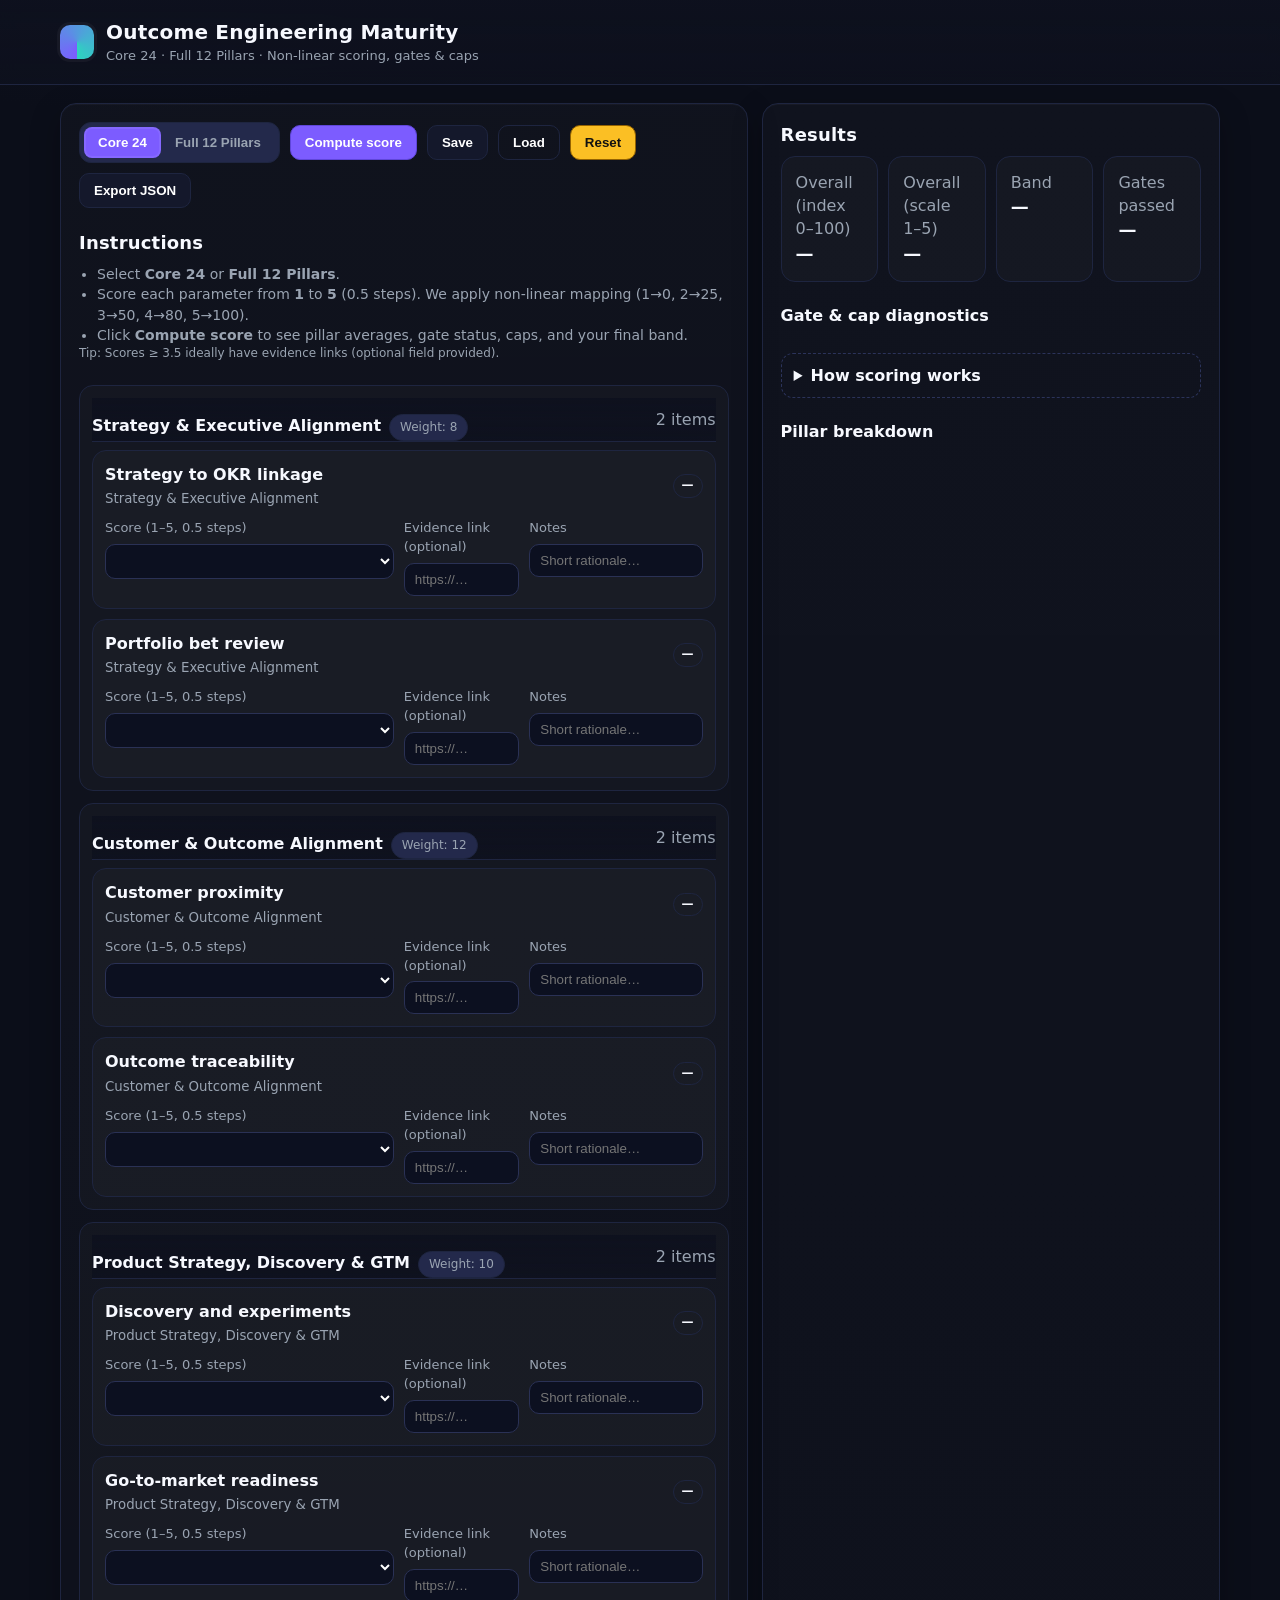
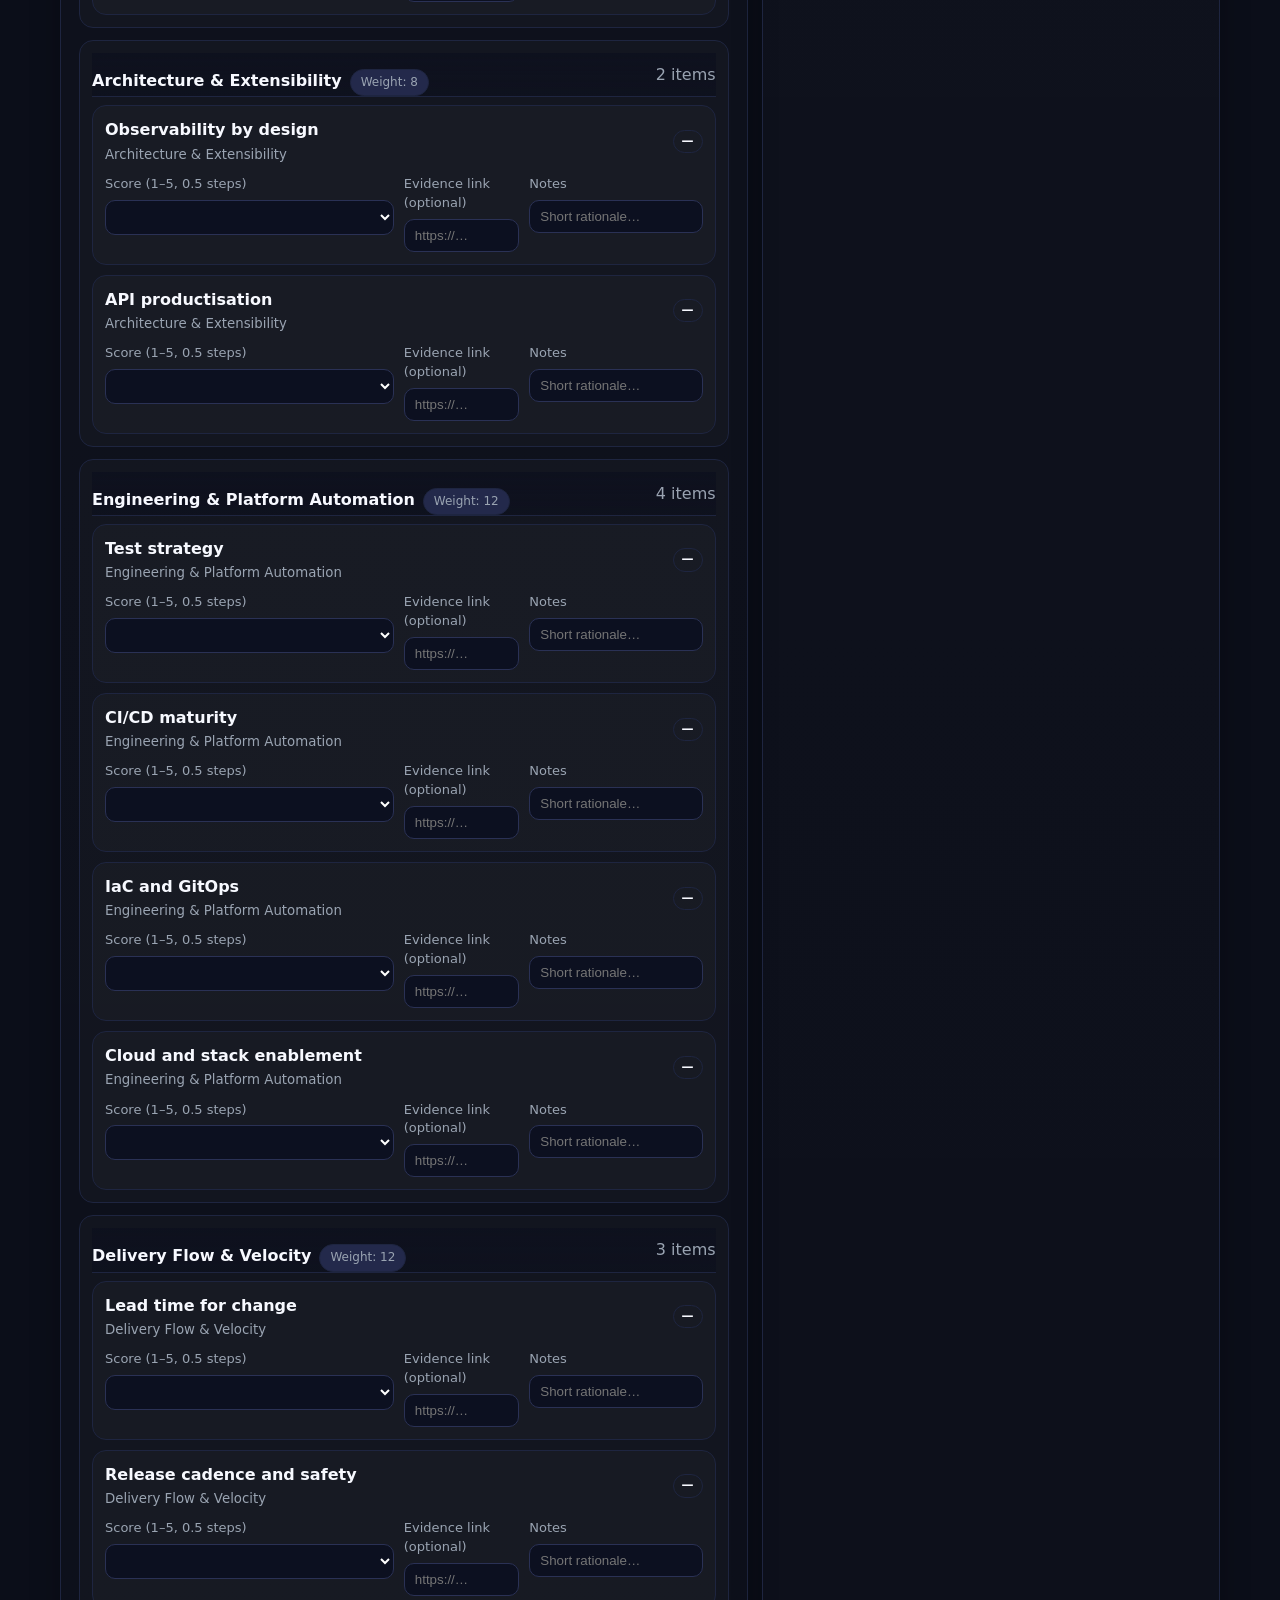
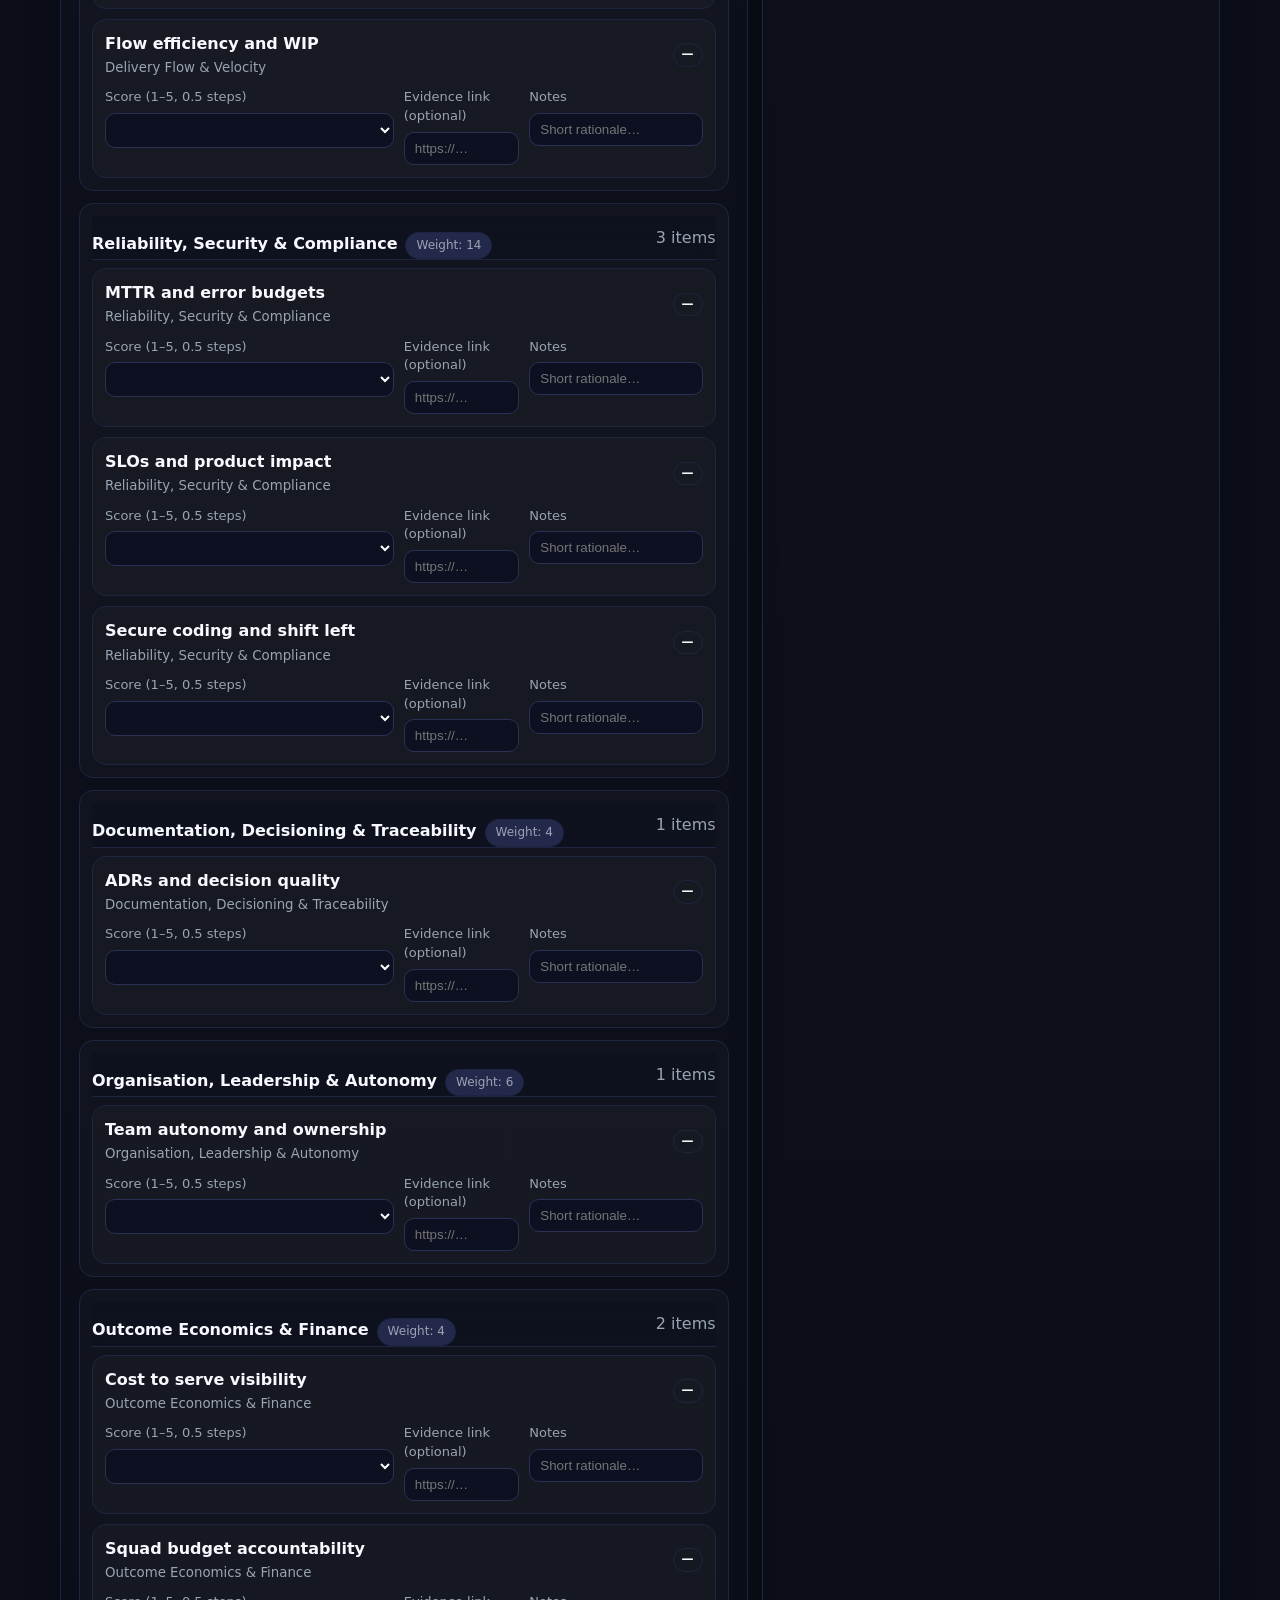
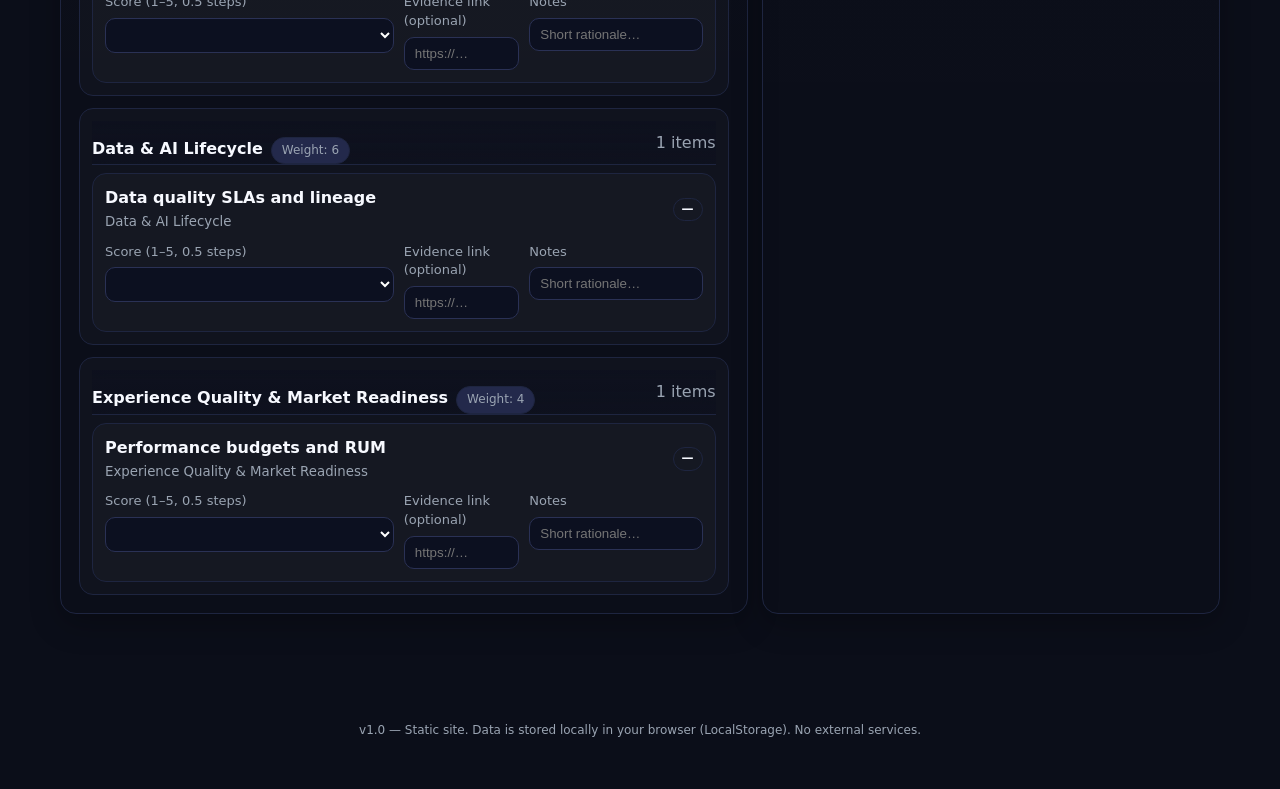
==== Index.html @ f4f96140 "Create Index.html" ====
<!DOCTYPE html>
<html lang="en">
<head>
<meta charset="utf-8" />
<meta name="viewport" content="width=device-width, initial-scale=1" />
<title>Outcome Engineering Maturity – Core 24 & 12 Pillars</title>
<style>
  :root{
    --bg:#0f1220;--panel:#14182b;--muted:#9aa4b2;--text:#f7f9ff;
    --brand:#7c5cff;--brand-2:#2dd4bf;--red:#ff6b6b;--amber:#fbbf24;--green:#22c55e;
    --line:#1e2540;--chip:#23294b;
  }
  *{box-sizing:border-box}
  body{
    margin:0; font:16px/1.45 system-ui, -apple-system, Segoe UI, Roboto, Inter, Arial, sans-serif;
    color:var(--text); background:radial-gradient(60rem 60rem at 10% -10%, #1a1f36, #0b0e19 70%), var(--bg);
  }
  header{
    position:sticky; top:0; z-index:5;
    background:linear-gradient(180deg, rgba(14,17,30,.9),rgba(14,17,30,.6)), rgba(14,17,30,.6);
    backdrop-filter: blur(8px);
    border-bottom:1px solid var(--line);
  }
  .wrap{max-width:1200px; margin:0 auto; padding:18px 20px;}
  .brand{display:flex; align-items:center; gap:12px;}
  .logo{width:34px; height:34px; border-radius:10px; background:conic-gradient(from 180deg, var(--brand), var(--brand-2)); box-shadow:0 0 0 3px #ffffff0a}
  h1{margin:0; font-size:20px; letter-spacing:.2px}
  .sub{color:var(--muted); font-size:13px}
  main{max-width:1200px; margin:18px auto; padding:0 20px 60px}
  .card{
    background:linear-gradient(180deg, rgba(255,255,255,0.02), rgba(255,255,255,0));
    border:1px solid var(--line); border-radius:16px; padding:18px;
    box-shadow: 0 10px 30px rgba(0,0,0,.25), inset 0 1px 0 rgba(255,255,255,.03);
  }
  .toolbar{display:flex; flex-wrap:wrap; gap:10px; align-items:center}
  .seg{
    display:inline-flex; padding:4px; background:var(--chip); border-radius:12px; border:1px solid var(--line);
  }
  .seg button{
    border:0; background:transparent; color:var(--muted); padding:8px 14px; border-radius:8px; cursor:pointer; font-weight:600
  }
  .seg button.active{background:var(--brand); color:#fff; box-shadow:0 0 0 2px #ffffff12 inset}
  .btn{border:1px solid var(--line); background:var(--panel); color:#fff; padding:9px 14px; border-radius:10px; cursor:pointer; font-weight:600}
  .btn.primary{background:var(--brand); border-color:#5f46d9}
  .btn.ghost{background:transparent}
  .btn.good{background:var(--green); border-color:#128d44}
  .btn.warn{background:var(--amber); border-color:#946200; color:#111}
  .btn.danger{background:var(--red); border-color:#8d2020}
  .grid{display:grid; gap:14px}
  @media (min-width:1024px){ .grid-cols-2{grid-template-columns:1fr 1fr} .grid-cols-3{grid-template-columns:1.2fr .8fr} }
  .pill{display:inline-flex; gap:8px; align-items:center; padding:4px 10px; background:var(--chip); border:1px solid var(--line); border-radius:999px; color:var(--muted); font-size:12px}
  .muted{color:var(--muted)}
  .section{margin-top:22px}
  .h2{font-size:18px; margin:0 0 8px; letter-spacing:.2px}
  .h3{font-size:16px; margin:16px 0 4px}
  .item{border:1px solid var(--line); border-radius:14px; padding:12px; background:rgba(255,255,255,.02)}
  .item header{all:unset; display:flex; justify-content:space-between; align-items:center}
  .item small{color:var(--muted)}
  .flex{display:flex; gap:10px; align-items:center}
  select, input[type="number"], input[type="text"], textarea{
    width:100%; background:#0c1020; color:#fff; border:1px solid #2a3155; border-radius:10px; padding:8px 10px;
  }
  label{display:block; font-size:13px; color:var(--muted); margin-bottom:6px}
  .row{display:grid; gap:10px}
  @media (min-width:780px){ .row{grid-template-columns:2fr .8fr 1.2fr}}
  .progress{
    width:100%; height:10px; border-radius:999px; background:#0e1230; border:1px solid var(--line); overflow:hidden;
  }
  .bar{height:100%; background:linear-gradient(90deg, var(--brand), var(--brand-2)); width:0%}
  .kpis{display:grid; grid-template-columns: repeat(2, minmax(0,1fr)); gap:10px}
  @media (min-width:780px){ .kpis{grid-template-columns: repeat(4, minmax(0,1fr));}}
  .kpi{border:1px solid var(--line); border-radius:14px; padding:14px; background:rgba(255,255,255,.02)}
  .kpi strong{font-size:18px}
  .tag{display:inline-block; padding:2px 8px; border-radius:999px; background:#233; color:#aee; font-size:12px; border:1px solid #2b395a}
  .list{margin:0; padding-left:18px; color:var(--muted); font-size:14px}
  .pillars{display:grid; gap:12px}
  .pillars .pillar-card{border:1px solid var(--line); border-radius:14px; padding:12px; background:rgba(255,255,255,.02)}
  .score-badge{padding:2px 8px; border-radius:999px; font-weight:700; font-size:12px; border:1px solid var(--line)}
  .score-good{background:#0f2f1b; color:#7ef39a; border-color:#135d34}
  .score-warn{background:#2f2a0f; color:#ffd977; border-color:#6b5514}
  .score-bad{background:#311315; color:#ffa1a9; border-color:#6b262b}
  footer{color:var(--muted); font-size:12px; padding:30px 0 50px; text-align:center}
  details{border:1px dashed #2b335a; border-radius:12px; padding:10px 12px}
  details > summary{cursor:pointer}
  .hint{font-size:12px; color:var(--muted)}
</style>
</head>
<body>
<header>
  <div class="wrap brand">
    <div class="logo" aria-hidden="true"></div>
    <div>
      <h1>Outcome Engineering Maturity</h1>
      <div class="sub">Core 24 &middot; Full 12 Pillars &middot; Non-linear scoring, gates & caps</div>
    </div>
  </div>
</header>

<main class="grid grid-cols-3">
  <section class="card">
    <div class="toolbar">
      <div class="seg" role="tablist" aria-label="Module selector">
        <button id="btnCore" class="active" role="tab" aria-selected="true">Core 24</button>
        <button id="btnFull" role="tab" aria-selected="false">Full 12 Pillars</button>
      </div>
      <button class="btn primary" id="btnCompute">Compute score</button>
      <button class="btn" id="btnSave">Save</button>
      <button class="btn ghost" id="btnLoad">Load</button>
      <button class="btn warn" id="btnReset">Reset</button>
      <button class="btn" id="btnExport">Export JSON</button>
    </div>

    <div class="section">
      <h2 class="h2">Instructions</h2>
      <ul class="list">
        <li>Select <b>Core 24</b> or <b>Full 12 Pillars</b>.</li>
        <li>Score each parameter from <b>1</b> to <b>5</b> (0.5 steps). We apply non-linear mapping (1→0, 2→25, 3→50, 4→80, 5→100).</li>
        <li>Click <b>Compute score</b> to see pillar averages, gate status, caps, and your final band.</li>
      </ul>
      <div class="hint">Tip: Scores ≥ 3.5 ideally have evidence links (optional field provided).</div>
    </div>

    <div id="formArea" class="section pillars"></div>
  </section>

  <aside class="card">
    <h2 class="h2">Results</h2>
    <div class="kpis" id="kpis">
      <div class="kpi">
        <div class="muted">Overall (index 0–100)</div>
        <strong id="overallIndex">—</strong>
      </div>
      <div class="kpi">
        <div class="muted">Overall (scale 1–5)</div>
        <strong id="overallScale">—</strong>
      </div>
      <div class="kpi">
        <div class="muted">Band</div>
        <strong id="overallBand">—</strong>
      </div>
      <div class="kpi">
        <div class="muted">Gates passed</div>
        <strong id="gatesPassed">—</strong>
      </div>
    </div>

    <div class="section">
      <h3 class="h3">Gate & cap diagnostics</h3>
      <div id="gateList" class="pillars"></div>
      <div class="section">
        <details>
          <summary><b>How scoring works</b></summary>
          <div class="muted" style="margin-top:8px">
            We map each score to a non-linear index (1→0, 2→25, 3→50, 4→80, 5→100), average by pillar (weights applied), then:
            <ul class="list">
              <li><b>Gates:</b> Must pass all to exceed Level 3.</li>
              <li><b>Caps:</b> Lead time/Release < 3 → cap 2.4, Proximity ≤2 → cap 2.9, Traceability ≤2 → cap 3.0.</li>
            </ul>
          </div>
        </details>
      </div>
    </div>

    <div class="section">
      <h3 class="h3">Pillar breakdown</h3>
      <div id="pillarBreakdown" class="pillars"></div>
    </div>
  </aside>
</main>

<footer>
  v1.0 — Static site. Data is stored locally in your browser (LocalStorage). No external services.
</footer>

<script>
/* -----------------------------
   DATA MODEL
--------------------------------*/
const WEIGHTS = {
  "Strategy & Executive Alignment": 8,
  "Customer & Outcome Alignment": 12,
  "Product Strategy, Discovery & GTM": 10,
  "Architecture & Extensibility": 8,
  "Engineering & Platform Automation": 12,
  "Delivery Flow & Velocity": 12,
  "Reliability, Security & Compliance": 14,
  "Documentation, Decisioning & Traceability": 4,
  "Organisation, Leadership & Autonomy": 6,
  "Outcome Economics & Finance": 4,
  "Data & AI Lifecycle": 6,
  "Experience Quality & Market Readiness": 4,
};

const FULL_MODEL = [
  { pillar:"Strategy & Executive Alignment", params:[
    "Strategy to OKR linkage",
    "Portfolio bet review",
    "Exec single narrative",
    "Decision cadence and reversibility"
  ]},
  { pillar:"Customer & Outcome Alignment", params:[
    "Customer proximity",
    "KPI literacy",
    "Problem framing",
    "Outcome traceability"
  ]},
  { pillar:"Product Strategy, Discovery & GTM", params:[
    "Discovery and experiments",
    "Prioritisation method",
    "Roadmapping",
    "Go-to-market readiness"
  ]},
  { pillar:"Architecture & Extensibility", params:[
    "Modularity",
    "Evolutionary architecture",
    "API productisation",
    "Observability by design"
  ]},
  { pillar:"Engineering & Platform Automation", params:[
    "Test strategy",
    "Code review and gates",
    "Dev workflow",
    "CI/CD maturity",
    "IaC and GitOps",
    "Cloud and stack enablement"
  ]},
  { pillar:"Delivery Flow & Velocity", params:[
    "Lead time for change",
    "Release cadence and safety",
    "Flow efficiency and WIP",
    "Planning cadence and adaptability"
  ]},
  { pillar:"Reliability, Security & Compliance", params:[
    "Incident management",
    "MTTR and error budgets",
    "SLOs and product impact",
    "Anomaly detection",
    "Secure coding and shift left",
    "Privacy and data handling",
    "Compliance and evidence",
    "Runtime security and IR"
  ]},
  { pillar:"Documentation, Decisioning & Traceability", params:[
    "Code and API docs",
    "Knowledge sharing and onboarding",
    "ADRs and decision quality",
    "Audit and traceability"
  ]},
  { pillar:"Organisation, Leadership & Autonomy", params:[
    "Role clarity and triad",
    "Team autonomy and ownership",
    "Growth and calibration",
    "Leadership behaviour"
  ]},
  { pillar:"Outcome Economics & Finance", params:[
    "Cost to serve visibility",
    "Squad budget accountability",
    "Pricing and value levers",
    "FinOps practice"
  ]},
  { pillar:"Data & AI Lifecycle", params:[
    "Data quality SLAs and lineage",
    "Model lifecycle and monitoring",
    "Responsible AI",
    "Analytics self-serve"
  ]},
  { pillar:"Experience Quality & Market Readiness", params:[
    "Performance budgets and RUM",
    "Accessibility and inclusion",
    "Internationalisation and localisation",
    "Support integration"
  ]},
];

/* Core 24 = strongest predictors of Level 4 eligibility */
const CORE24_LIST = [
  ["Strategy & Executive Alignment","Strategy to OKR linkage"],
  ["Strategy & Executive Alignment","Portfolio bet review"],
  ["Customer & Outcome Alignment","Customer proximity"],
  ["Customer & Outcome Alignment","Outcome traceability"],
  ["Product Strategy, Discovery & GTM","Discovery and experiments"],
  ["Product Strategy, Discovery & GTM","Go-to-market readiness"],
  ["Architecture & Extensibility","Observability by design"],
  ["Architecture & Extensibility","API productisation"],
  ["Engineering & Platform Automation","Test strategy"],
  ["Engineering & Platform Automation","CI/CD maturity"],
  ["Engineering & Platform Automation","IaC and GitOps"],
  ["Engineering & Platform Automation","Cloud and stack enablement"],
  ["Delivery Flow & Velocity","Lead time for change"],
  ["Delivery Flow & Velocity","Release cadence and safety"],
  ["Delivery Flow & Velocity","Flow efficiency and WIP"],
  ["Reliability, Security & Compliance","MTTR and error budgets"],
  ["Reliability, Security & Compliance","SLOs and product impact"],
  ["Reliability, Security & Compliance","Secure coding and shift left"],
  ["Documentation, Decisioning & Traceability","ADRs and decision quality"],
  ["Organisation, Leadership & Autonomy","Team autonomy and ownership"],
  ["Outcome Economics & Finance","Cost to serve visibility"],
  ["Outcome Economics & Finance","Squad budget accountability"],
  ["Data & AI Lifecycle","Data quality SLAs and lineage"],
  ["Experience Quality & Market Readiness","Performance budgets and RUM"],
];

/* Gates & Caps (names must match data) */
const GATES = [
  { id:"G1", label:"Outcome traceability ≥ 4", needs:[["Customer & Outcome Alignment","Outcome traceability"]], test:(vals)=> vals[0] >= 4 },
  { id:"G2", label:"Lead time ≥ 4 AND Release safety ≥ 4", needs:[
      ["Delivery Flow & Velocity","Lead time for change"],
      ["Delivery Flow & Velocity","Release cadence and safety"]
    ], test:(vals)=> vals[0] >= 4 && vals[1] >= 4 },
  { id:"G3", label:"SLO ownership and MTTR ≥ 4", needs:[
      ["Reliability, Security & Compliance","SLOs and product impact"],
      ["Reliability, Security & Compliance","MTTR and error budgets"]
    ], test:(vals)=> vals[0] >= 4 && vals[1] >= 4 },
  { id:"G4", label:"Customer proximity & KPI literacy ≥ 4", needs:[
      ["Customer & Outcome Alignment","Customer proximity"],
      ["Customer & Outcome Alignment","KPI literacy"]
    ], test:(vals)=> vals[0] >= 4 && vals[1] >= 4 },
  { id:"G5", label:"Strategy → OKR linkage ≥ 3.5", needs:[
      ["Strategy & Executive Alignment","Strategy to OKR linkage"]
    ], test:(vals)=> vals[0] >= 3.5 },
  { id:"G6", label:"Cost to serve & Squad budget ≥ 3.5", needs:[
      ["Outcome Economics & Finance","Cost to serve visibility"],
      ["Outcome Economics & Finance","Squad budget accountability"]
    ], test:(vals)=> vals[0] >= 3.5 && vals[1] >= 3.5 },
];

const CAPS = [
  { label:"Cap 2.4 if Lead time < 3 or Release < 3",
    needs:[
      ["Delivery Flow & Velocity","Lead time for change"],
      ["Delivery Flow & Velocity","Release cadence and safety"]
    ],
    cap:2.4,
    test:(vals)=> (vals[0] < 3) || (vals[1] < 3)
  },
  { label:"Cap 2.9 if Customer proximity ≤ 2",
    needs:[["Customer & Outcome Alignment","Customer proximity"]],
    cap:2.9,
    test:(vals)=> vals[0] <= 2
  },
  { label:"Cap 3.0 if Outcome traceability ≤ 2",
    needs:[["Customer & Outcome Alignment","Outcome traceability"]],
    cap:3.0,
    test:(vals)=> vals[0] <= 2
  },
];

/* -----------------------------
   UTILITIES
--------------------------------*/
const HALF_STEPS = ["",1,1.5,2,2.5,3,3.5,4,4.5,5];

function scoreToIndex(s){
  if (s === "" || s === null || isNaN(s)) return null;
  s = +s;
  if (s <= 2) return (s - 1) * 25;             // 1→0 .. 2→25
  if (s <= 3) return 25 + (s - 2) * 25;         // 2→25 .. 3→50
  if (s <= 4) return 50 + (s - 3) * 30;         // 3→50 .. 4→80
  return 80 + (s - 4) * 20;                     // 4→80 .. 5→100
}

function indexToScale(idx){ // inverse mapping for display (approx)
  if (idx === null || isNaN(idx)) return null;
  if (idx <= 25) return 1 + (idx/25);
  if (idx <= 50) return 2 + ((idx-25)/25);
  if (idx <= 80) return 3 + ((idx-50)/30);
  return 4 + ((idx-80)/20);
}

function bandFromScale(scale){
  if (scale === null) return "—";
  if (scale < 2) return "Level 1 – Traditional";
  if (scale < 2.5) return "Level 2 – Emerging";
  if (scale <= 3) return "Level 3 – Agile max";
  if (scale <= 4) return "Level 4 – Outcome oriented";
  return "Level 5 – Outcome engineered";
}

function fmt(n, digits=1){ return (n===null || isNaN(n)) ? "—" : (+n).toFixed(digits); }

function makeId(pillar, param){ return btoa(unescape(encodeURIComponent(`${pillar}__${param}`))).replace(/=+$/,''); }

/* -----------------------------
   RENDERING
--------------------------------*/
const formArea = document.getElementById("formArea");
const btnCore = document.getElementById("btnCore");
const btnFull = document.getElementById("btnFull");
let currentModule = "core"; // core | full

function render(){
  formArea.innerHTML = "";
  if (currentModule === "core"){
    renderCore24();
  } else {
    renderFull();
  }
}

function renderCore24(){
  const groups = groupCore24();
  Object.entries(groups).forEach(([pillar, items])=>{
    const card = document.createElement("div");
    card.className = "pillar-card";
    card.innerHTML = `
      <header class="flex" style="justify-content:space-between">
        <div class="flex" style="gap:8px; align-items:baseline">
          <h3 class="h3">${pillar}</h3>
          <span class="pill">Weight: ${WEIGHTS[pillar]}</span>
        </div>
        <span class="muted">${items.length} items</span>
      </header>
      <div class="grid" style="margin-top:8px; gap:10px"></div>
    `;
    const grid = card.querySelector(".grid");
    items.forEach(param=>{
      grid.appendChild(renderItem(pillar, param));
    });
    formArea.appendChild(card);
  });
}

function groupCore24(){
  const map = {};
  CORE24_LIST.forEach(([pillar,param])=>{
    if(!map[pillar]) map[pillar]=[];
    map[pillar].push(param);
  });
  return map;
}

function renderFull(){
  FULL_MODEL.forEach(block=>{
    const card = document.createElement("div");
    card.className = "pillar-card";
    card.innerHTML = `
      <header class="flex" style="justify-content:space-between">
        <div class="flex" style="gap:8px; align-items:baseline">
          <h3 class="h3">${block.pillar}</h3>
          <span class="pill">Weight: ${WEIGHTS[block.pillar]}</span>
        </div>
        <span class="muted">${block.params.length} items</span>
      </header>
      <div class="grid" style="margin-top:8px; gap:10px"></div>
    `;
    const grid = card.querySelector(".grid");
    block.params.forEach(param=>{
      grid.appendChild(renderItem(block.pillar, param));
    });
    formArea.appendChild(card);
  });
}

function renderItem(pillar, param){
  const id = makeId(pillar,param);
  const wrap = document.createElement("div");
  wrap.className = "item";
  wrap.innerHTML = `
    <header>
      <div>
        <div style="font-weight:700">${param}</div>
        <small>${pillar}</small>
      </div>
      <span class="score-badge" id="badge-${id}">—</span>
    </header>
    <div class="row" style="margin-top:10px">
      <div>
        <label for="score-${id}">Score (1–5, 0.5 steps)</label>
        <select id="score-${id}" data-pillar="${pillar}" data-param="${param}">
          ${HALF_STEPS.map(v=>`<option value="${v}">${v===""?"":v}</option>`).join("")}
        </select>
      </div>
      <div>
        <label for="evi-${id}">Evidence link (optional)</label>
        <input id="evi-${id}" type="text" placeholder="https://…">
      </div>
      <div>
        <label for="notes-${id}">Notes</label>
        <input id="notes-${id}" type="text" placeholder="Short rationale…">
      </div>
    </div>
  `;
  wrap.querySelector(`#score-${id}`).addEventListener("change", (e)=>{
    const v = e.target.value === "" ? NaN : parseFloat(e.target.value);
    const badge = wrap.querySelector(`#badge-${id}`);
    if (isNaN(v)){ badge.textContent = "—"; badge.className = "score-badge"; return; }
    badge.textContent = v.toFixed(1);
    badge.className = "score-badge " + (v>=4 ? "score-good" : v>=3 ? "score-warn" : "score-bad");
    saveDraftField(id, "score", e.target.value);
  });
  ["evi","notes"].forEach(kind=>{
    wrap.querySelector(`#${kind}-${id}`).addEventListener("input",(e)=>{
      saveDraftField(id, kind, e.target.value);
    });
  });
  // restore draft if present
  const draft = (currentModule==="core"?loadDraftCore():loadDraftFull());
  if (draft[id]){
    const d = draft[id];
    if(d.score!=null){ wrap.querySelector(`#score-${id}`).value = d.score; wrap.querySelector(`#score-${id}`).dispatchEvent(new Event("change")); }
    if(d.evi){ wrap.querySelector(`#evi-${id}`).value = d.evi; }
    if(d.notes){ wrap.querySelector(`#notes-${id}`).value = d.notes; }
  }
  return wrap;
}

/* -----------------------------
   STATE & STORAGE
--------------------------------*/
const STORAGE_KEYS = { core:"oemm_core24", full:"oemm_full12" };

function collectScores(){
  const data = {};
  const selects = formArea.querySelectorAll("select[id^='score-']");
  selects.forEach(sel=>{
    const pillar = sel.dataset.pillar;
    const param = sel.dataset.param;
    const id = makeId(pillar,param);
    const raw = sel.value === "" ? null : parseFloat(sel.value);
    if(!data[pillar]) data[pillar]={};
    data[pillar][param] = raw;
  });
  return data;
}

function saveDraftField(id, kind, val){
  const key = STORAGE_KEYS[currentModule];
  const obj = JSON.parse(localStorage.getItem(key) || "{}");
  if(!obj[id]) obj[id]={};
  obj[id][kind]=val;
  localStorage.setItem(key, JSON.stringify(obj));
}

function loadDraftCore(){ return JSON.parse(localStorage.getItem(STORAGE_KEYS.core) || "{}"); }
function loadDraftFull(){ return JSON.parse(localStorage.getItem(STORAGE_KEYS.full) || "{}"); }

function onSave(){
  const data = collectFullDraft();
  localStorage.setItem(STORAGE_KEYS[currentModule], JSON.stringify(data));
  alert("Saved locally.");
}

function onLoad(){
  render(); // rendering restores from saved drafts
  alert("Loaded from local storage (if any).");
}

function onReset(){
  if(!confirm("Clear all scores and local data for this module?")) return;
  localStorage.removeItem(STORAGE_KEYS[currentModule]);
  render();
}

function collectFullDraft(){
  const res = {};
  document.querySelectorAll(".item").forEach(it=>{
    const sel = it.querySelector("select[id^='score-']");
    const id = sel.id.replace("score-","");
    res[id] = {
      score: sel.value,
      evi: (it.querySelector(`#evi-${id}`)||{}).value || "",
      notes: (it.querySelector(`#notes-${id}`)||{}).value || ""
    };
  });
  return res;
}

/* -----------------------------
   COMPUTATION
--------------------------------*/
function compute(moduleKind){
  const input = collectScores(); // pillar -> {param: score}
  // Build pillar index averages
  const pillarIndices = {};
  let sumW = 0, sumWx = 0;

  const modelBlocks = (moduleKind==="core") ? buildModelFromCore() : FULL_MODEL;

  modelBlocks.forEach(block=>{
    const scores = input[block.pillar] || {};
    const indices = block.params
      .map(p => scores[p])
      .filter(v => v!==null && !isNaN(v))
      .map(scoreToIndex)
      .filter(v => v!==null);
    const avg = indices.length ? (indices.reduce((a,b)=>a+b,0) / indices.length) : null;
    pillarIndices[block.pillar] = avg;
    if (avg !== null){
      sumW += WEIGHTS[block.pillar];
      sumWx += WEIGHTS[block.pillar] * avg;
    }
  });

  const overallIndexPre = (sumW>0) ? (sumWx / sumW) : null;
  const overallScalePre = indexToScale(overallIndexPre);

  // Gates
  const gateDetails = evaluateGates(input);
  const allGatesPass = gateDetails.every(g=>g.pass === true);

  // After gates (min with 3 if failed)
  let scaleAfterGates = overallScalePre;
  if (scaleAfterGates !== null && !allGatesPass){
    scaleAfterGates = Math.min(scaleAfterGates, 3.0);
  }

  // Caps
  const capDetails = evaluateCaps(input);
  let finalScale = scaleAfterGates;
  capDetails.forEach(c=>{
    if (c.trigger){
      finalScale = Math.min(finalScale, c.cap);
    }
  });
  const finalIndex = (finalScale===null) ? null : scoreToIndex(finalScale);

  // Update UI
  document.getElementById("overallIndex").textContent = fmt(finalIndex,1);
  document.getElementById("overallScale").textContent = fmt(finalScale,1);
  document.getElementById("overallBand").textContent = bandFromScale(finalScale);
  document.getElementById("gatesPassed").textContent = allGatesPass ? "All" : `${gateDetails.filter(g=>g.pass).length}/${GATES.length}`;

  renderGateList(gateDetails, capDetails);
  renderPillarBreakdown(pillarIndices);

  return {
    pillarIndices, overallIndexPre, overallScalePre,
    afterGatesScale: scaleAfterGates, finalScale, finalIndex,
    gateDetails, capDetails
  };
}

function buildModelFromCore(){
  // transform core list to grouped blocks like FULL_MODEL
  const map = {};
  CORE24_LIST.forEach(([pillar,param])=>{
    if(!map[pillar]) map[pillar]=[];
    map[pillar].push(param);
  });
  return Object.keys(map).map(p=>({pillar:p, params:map[p]}));
}

function lookupParam(input, pillar, param){
  if (!input[pillar]) return null;
  const v = input[pillar][param];
  return (v===null || isNaN(v)) ? null : v;
}

function evaluateGates(input){
  return GATES.map(g=>{
    const vals = g.needs.map(([p,pr]) => lookupParam(input,p,pr));
    const missing = vals.some(v=>v===null);
    const pass = missing ? false : g.test(vals);
    return { id:g.id, label:g.label, vals, missing, pass };
  });
}

function evaluateCaps(input){
  return CAPS.map(c=>{
    const vals = c.needs.map(([p,pr]) => lookupParam(input,p,pr));
    const missing = vals.some(v=>v===null);
    const trig = missing ? false : c.test(vals);
    return { label:c.label, trigger: trig, cap:c.cap, vals };
  });
}

/* -----------------------------
   UI HELPERS (results)
--------------------------------*/
function renderGateList(gates, caps){
  const box = document.getElementById("gateList");
  box.innerHTML = "";

  gates.forEach(g=>{
    const row = document.createElement("div");
    const state = g.missing ? "score-bad" : (g.pass ? "score-good" : "score-bad");
    const txt = g.missing ? "Missing scores" : (g.pass ? "PASS" : "FAIL");
    row.className = "pillar-card";
    row.innerHTML = `
      <div class="flex" style="justify-content:space-between">
        <div>${g.label}</div>
        <span class="score-badge ${state}">${txt}</span>
      </div>
    `;
    box.appendChild(row);
  });

  const capsHeader = document.createElement("div");
  capsHeader.className = "muted";
  capsHeader.style.marginTop = "8px";
  capsHeader.textContent = "Caps";
  box.appendChild(capsHeader);

  caps.forEach(c=>{
    const row = document.createElement("div");
    row.className = "pillar-card";
    const state = c.trigger ? "score-bad" : "score-good";
    row.innerHTML = `
      <div class="flex" style="justify-content:space-between">
        <div>${c.label}</div>
        <span class="score-badge ${state}">${c.trigger ? "ACTIVE" : "—"}</span>
      </div>
    `;
    box.appendChild(row);
  });
}

function renderPillarBreakdown(pillarIdx){
  const cont = document.getElementById("pillarBreakdown");
  cont.innerHTML = "";
  Object.keys(WEIGHTS).forEach(pillar=>{
    const idx = pillarIdx[pillar] ?? null;
    const scale = indexToScale(idx);
    const pct = idx===null ? 0 : Math.max(0, Math.min(100, idx));
    const state = scale===null ? "" : (scale>=4 ? "score-good" : scale>=3 ? "score-warn" : "score-bad");
    const card = document.createElement("div");
    card.className = "pillar-card";
    card.innerHTML = `
      <div class="flex" style="justify-content:space-between; align-items:center">
        <div class="flex" style="gap:8px; align-items:baseline">
          <strong>${pillar}</strong>
          <span class="pill">Weight: ${WEIGHTS[pillar]}</span>
        </div>
        <span class="score-badge ${state}">${fmt(scale,1)}</span>
      </div>
      <div class="progress" style="margin-top:8px"><div class="bar" style="width:${pct}%"></div></div>
    `;
    cont.appendChild(card);
  });
}

/* -----------------------------
   EXPORT
--------------------------------*/
function exportJSON(){
  const data = collectFullDraft();
  const module = currentModule;
  const calc = compute(currentModule);
  const payload = { module, data, calc, ts: new Date().toISOString() };
  const blob = new Blob([JSON.stringify(payload,null,2)], {type:"application/json"});
  const a = document.createElement("a");
  a.href = URL.createObjectURL(blob);
  a.download = `oemm_${module}_${Date.now()}.json`;
  a.click();
  URL.revokeObjectURL(a.href);
}

/* -----------------------------
   EVENTS
--------------------------------*/
btnCore.addEventListener("click", ()=>{
  currentModule = "core";
  btnCore.classList.add("active");
  btnCore.setAttribute("aria-selected","true");
  btnFull.classList.remove("active");
  btnFull.setAttribute("aria-selected","false");
  render();
});
btnFull.addEventListener("click", ()=>{
  currentModule = "full";
  btnFull.classList.add("active");
  btnFull.setAttribute("aria-selected","true");
  btnCore.classList.remove("active");
  btnCore.setAttribute("aria-selected","false");
  render();
});
document.getElementById("btnCompute").addEventListener("click", ()=> compute(currentModule));
document.getElementById("btnSave").addEventListener("click", onSave);
document.getElementById("btnLoad").addEventListener("click", onLoad);
document.getElementById("btnReset").addEventListener("click", onReset);
document.getElementById("btnExport").addEventListener("click", exportJSON);

// initial render
render();
</script>
</body>
</html>
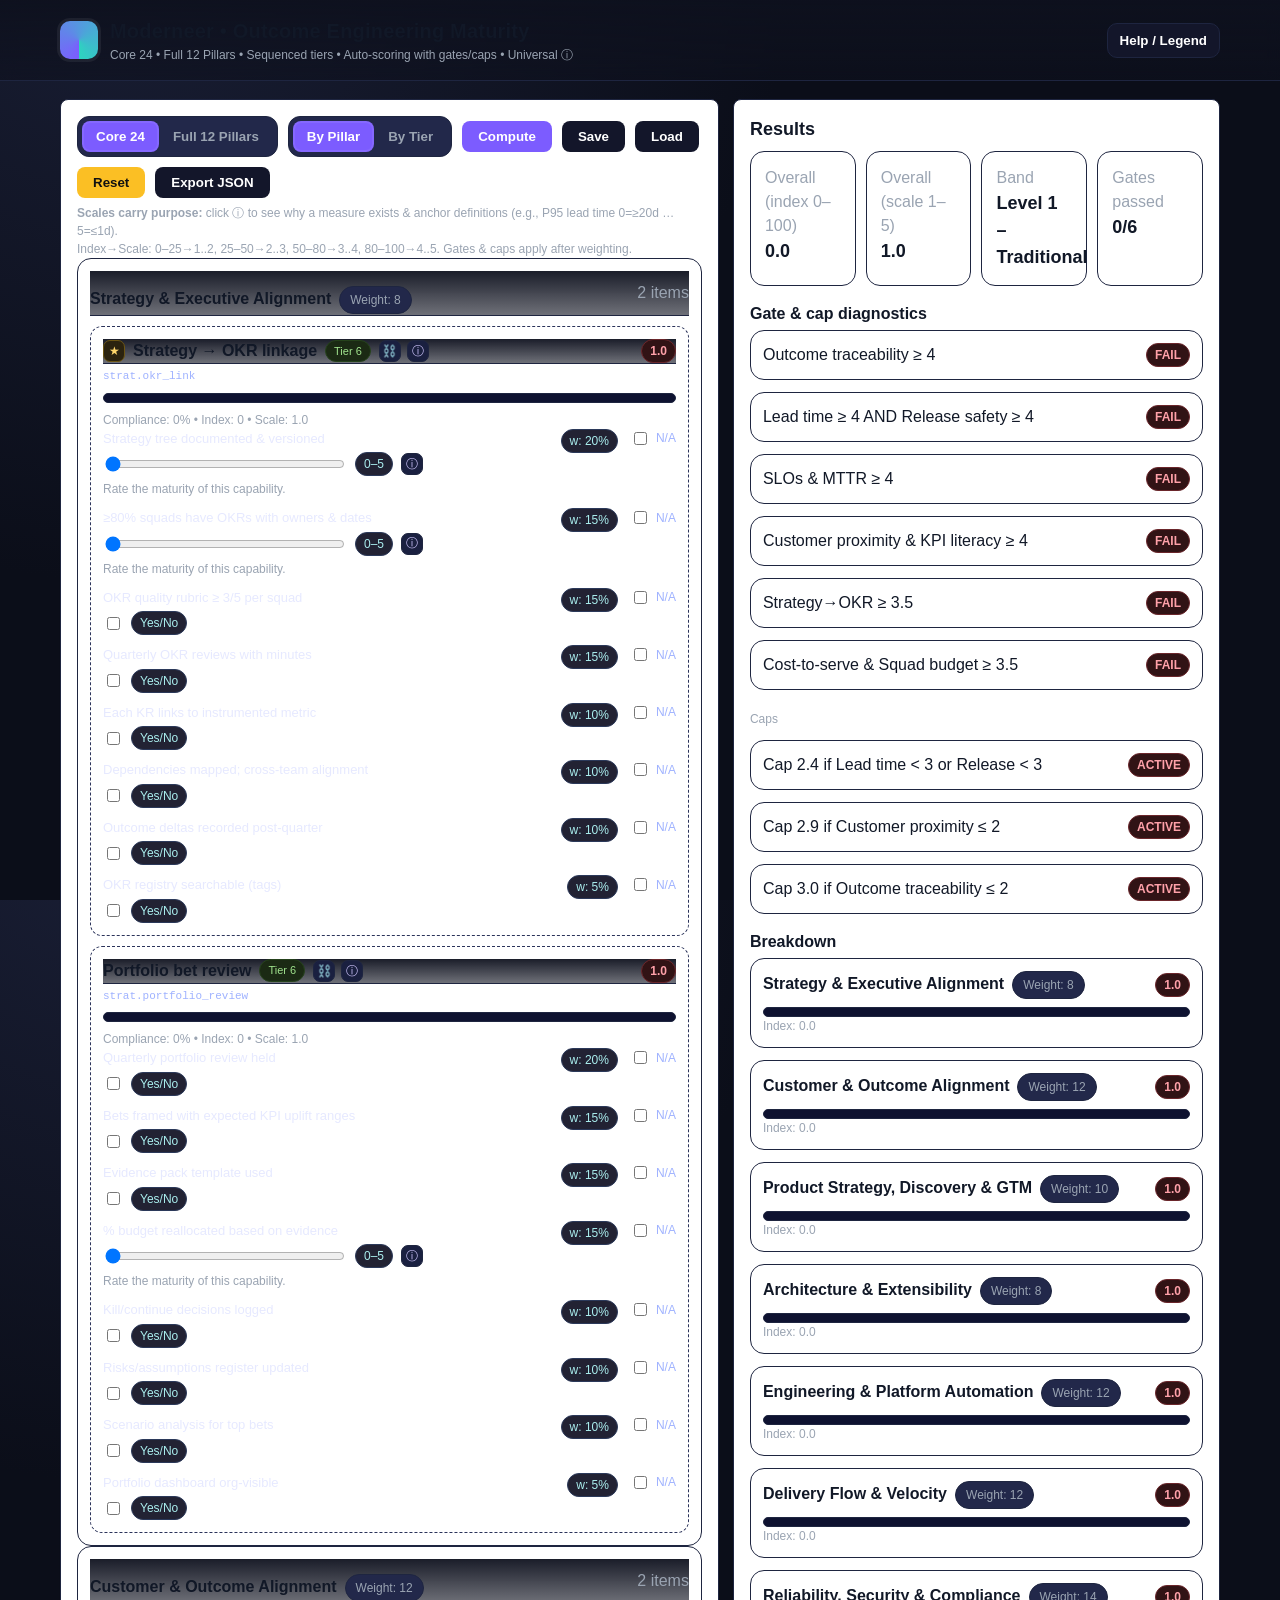
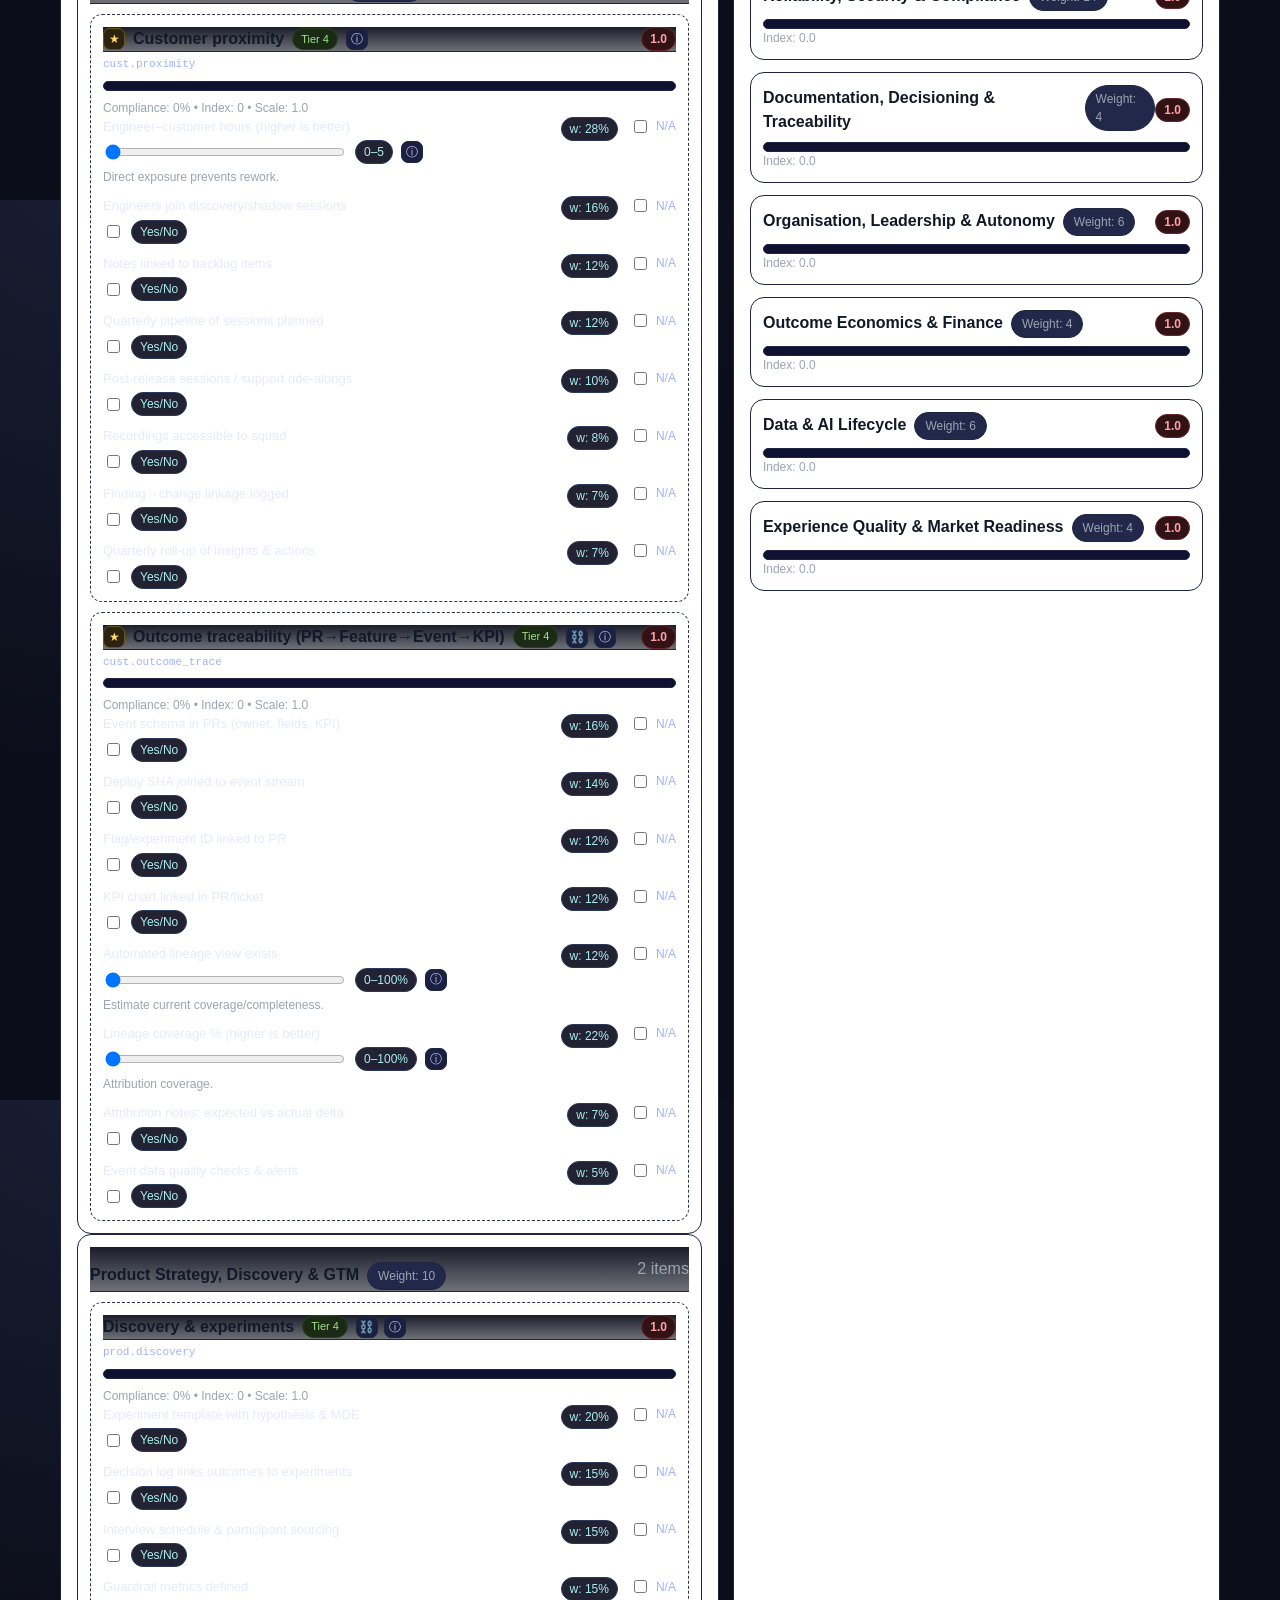
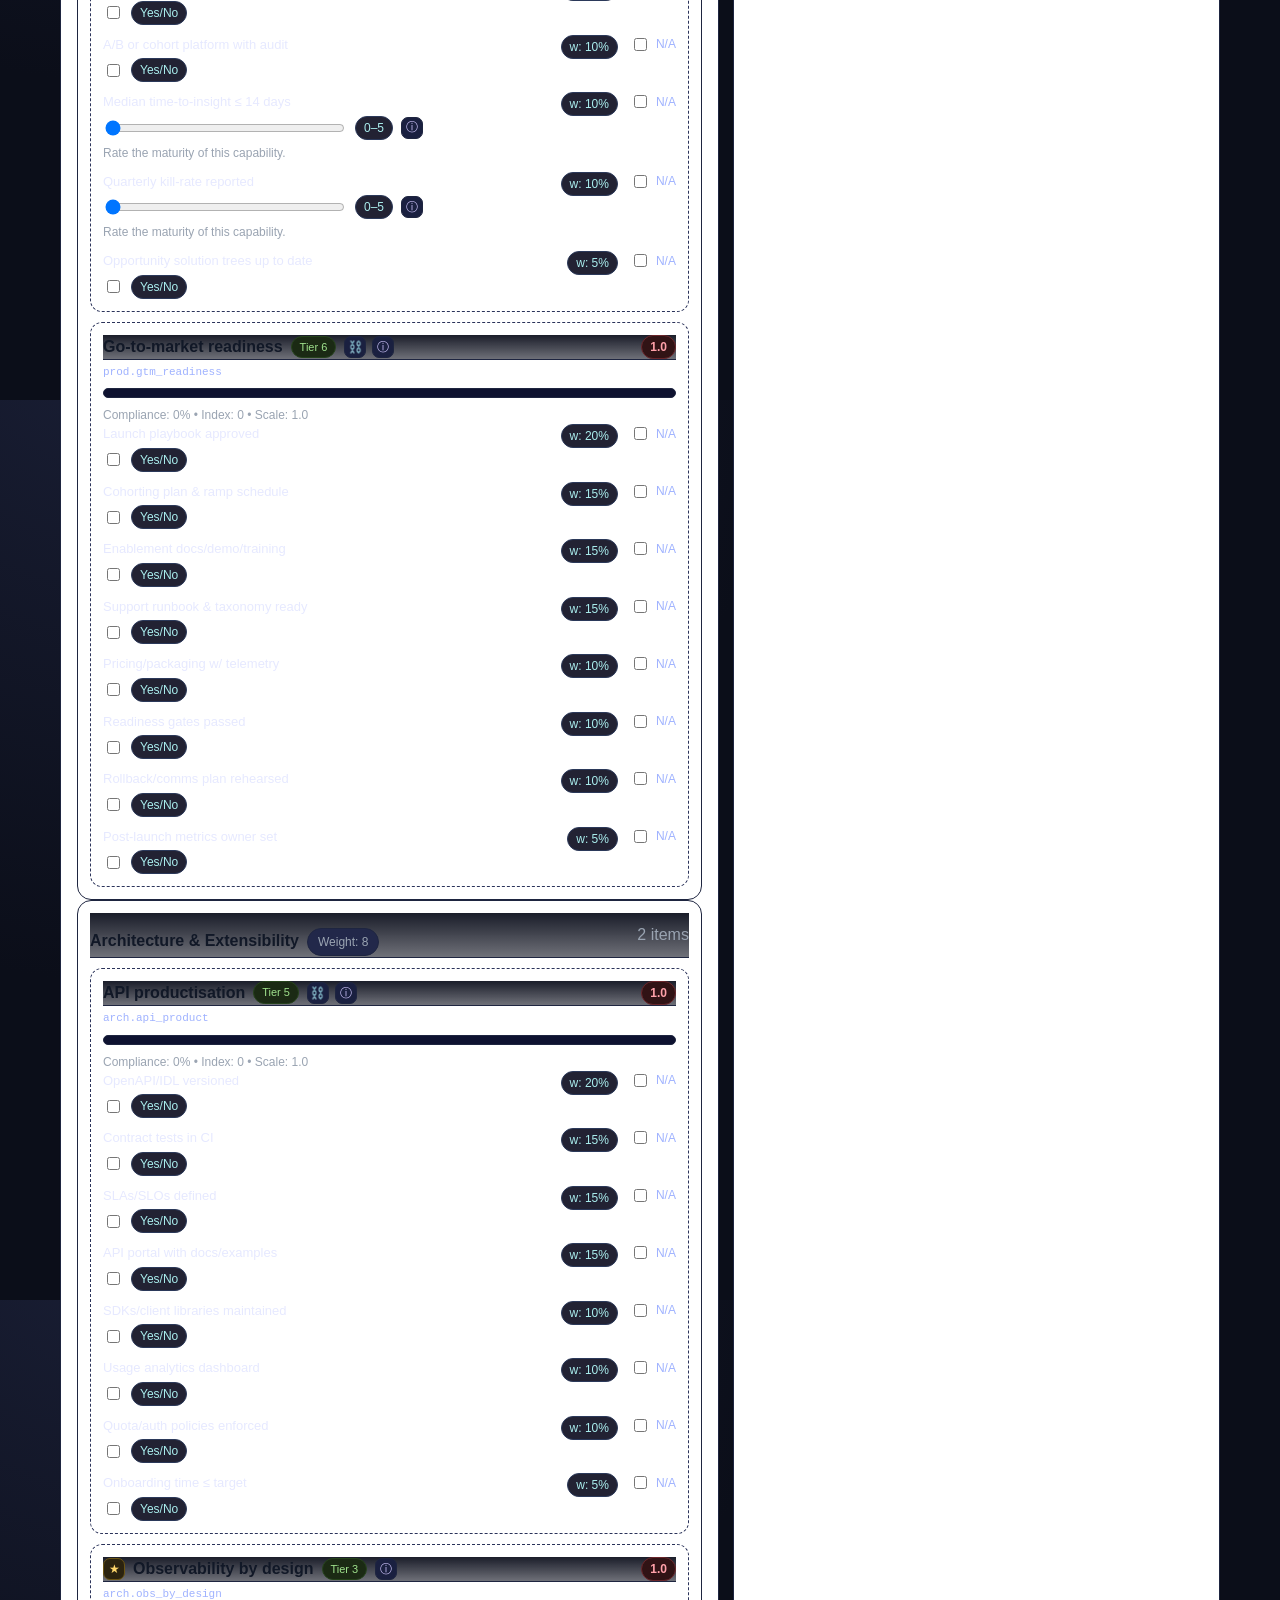
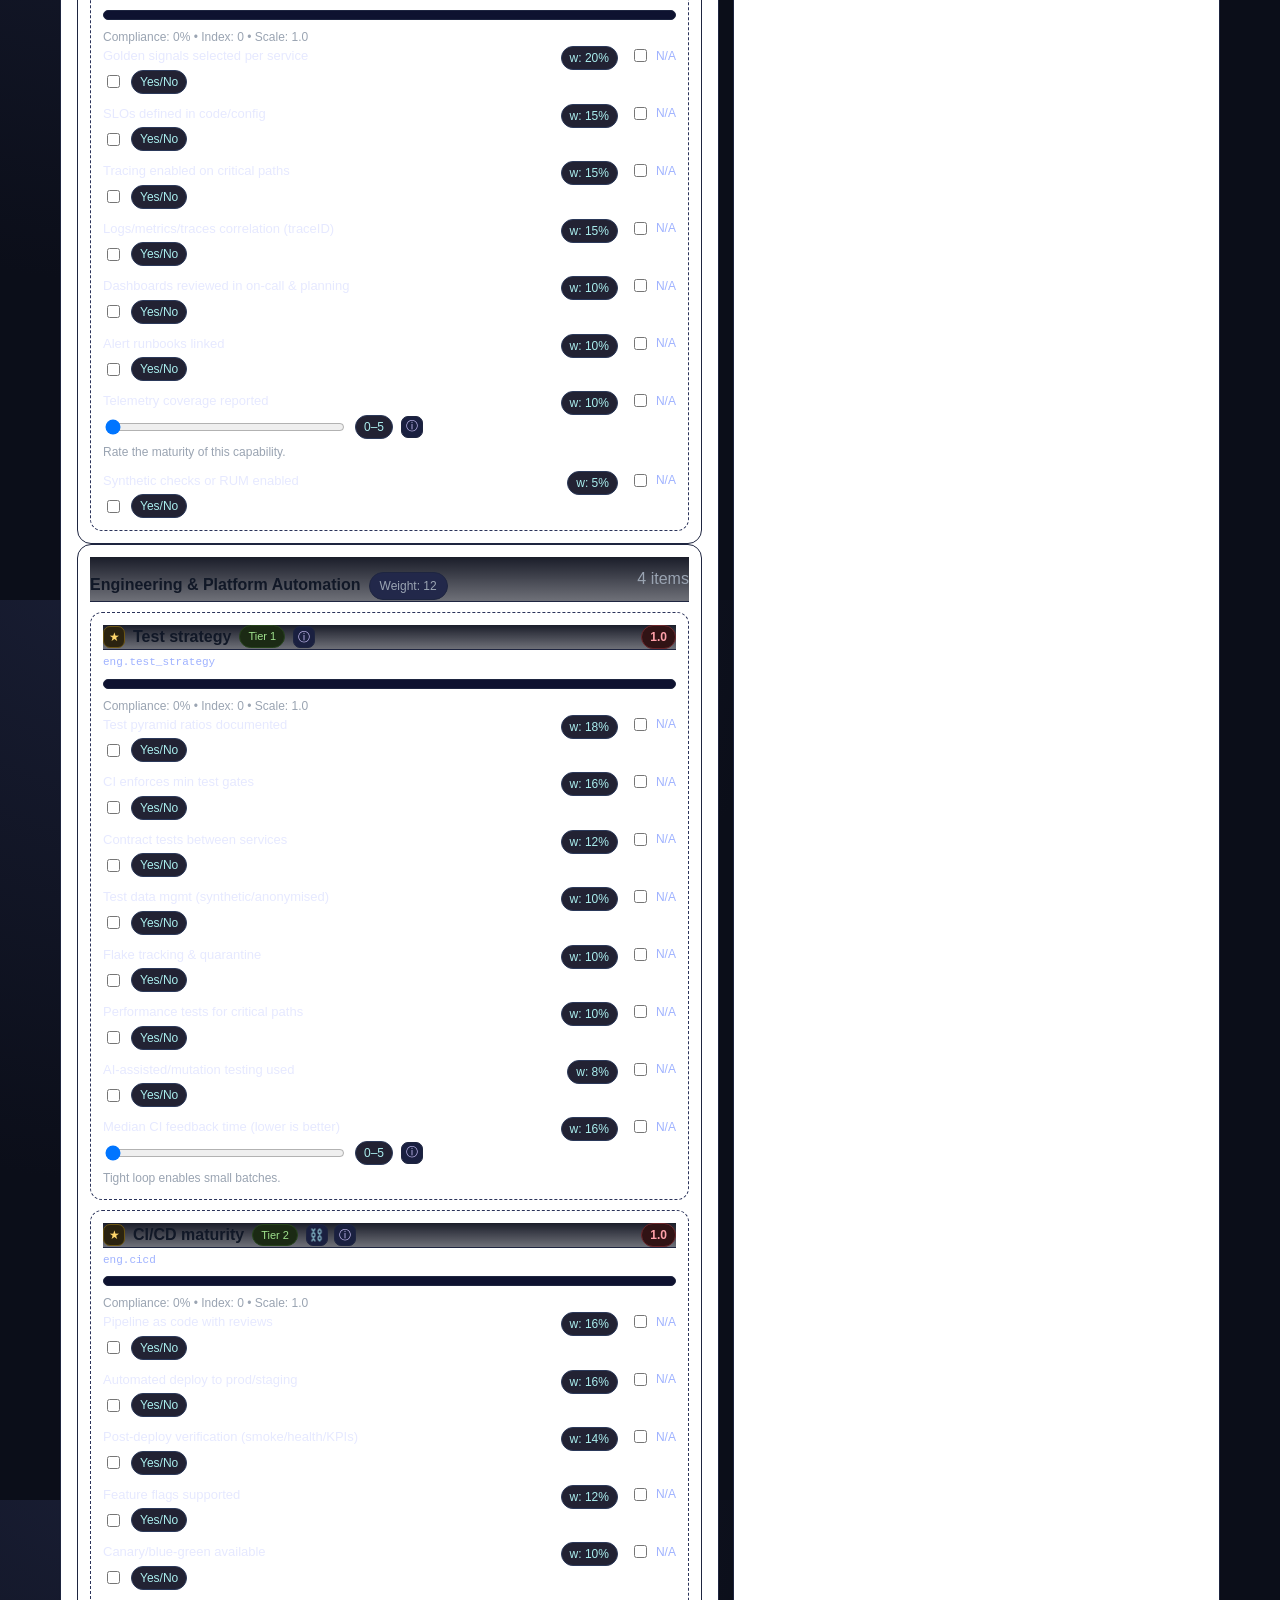
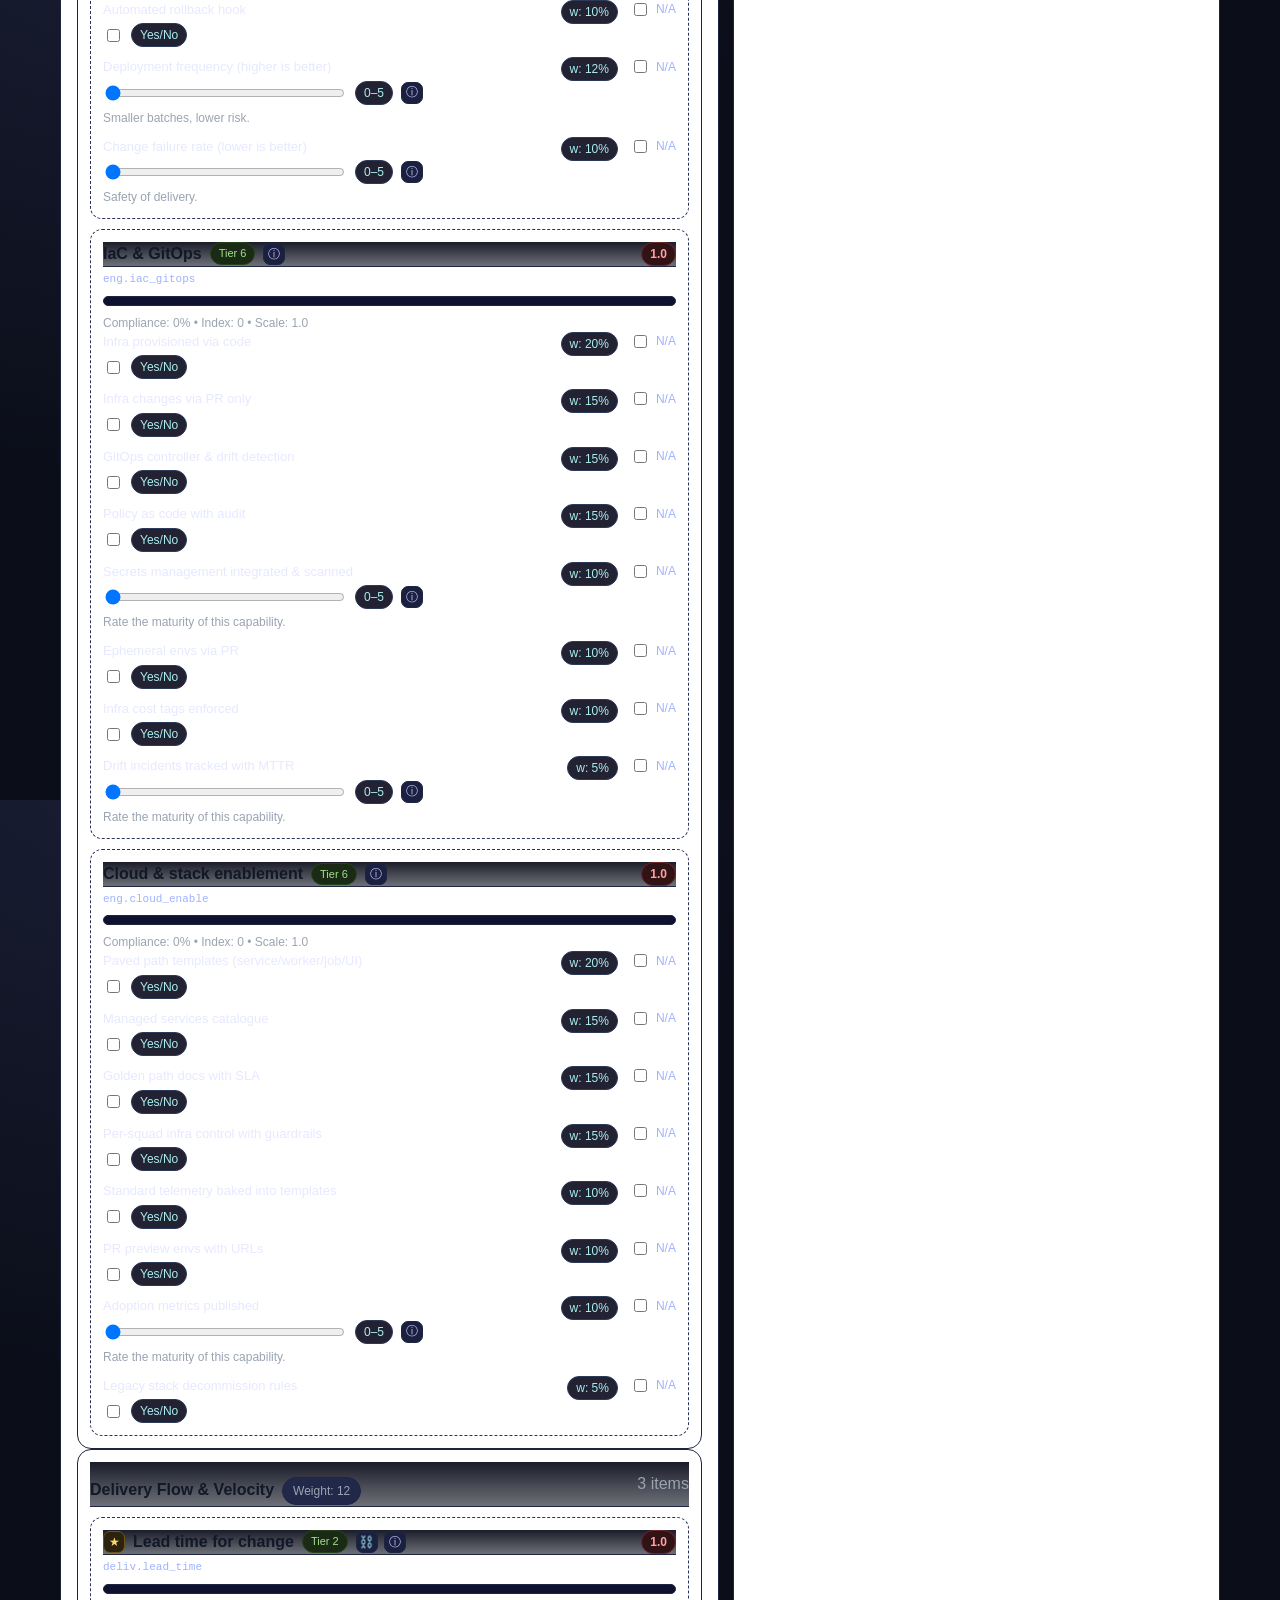
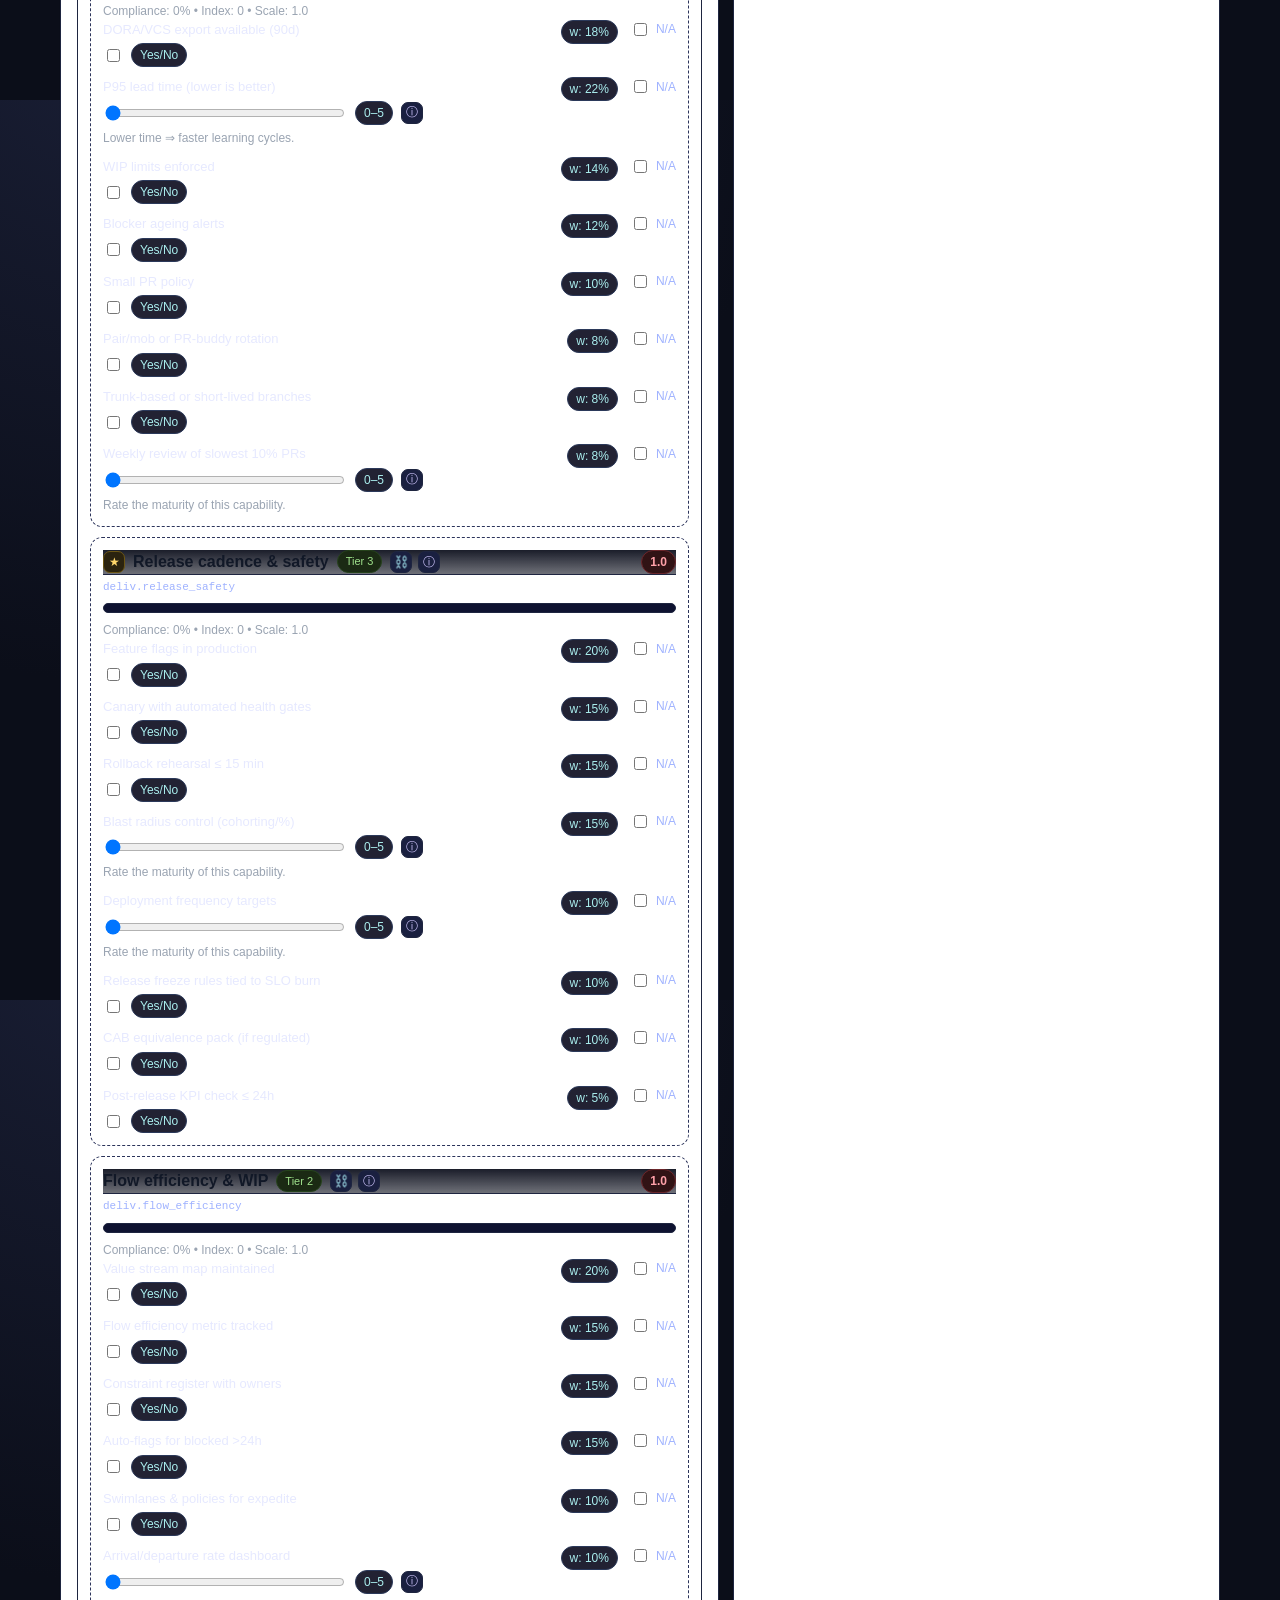
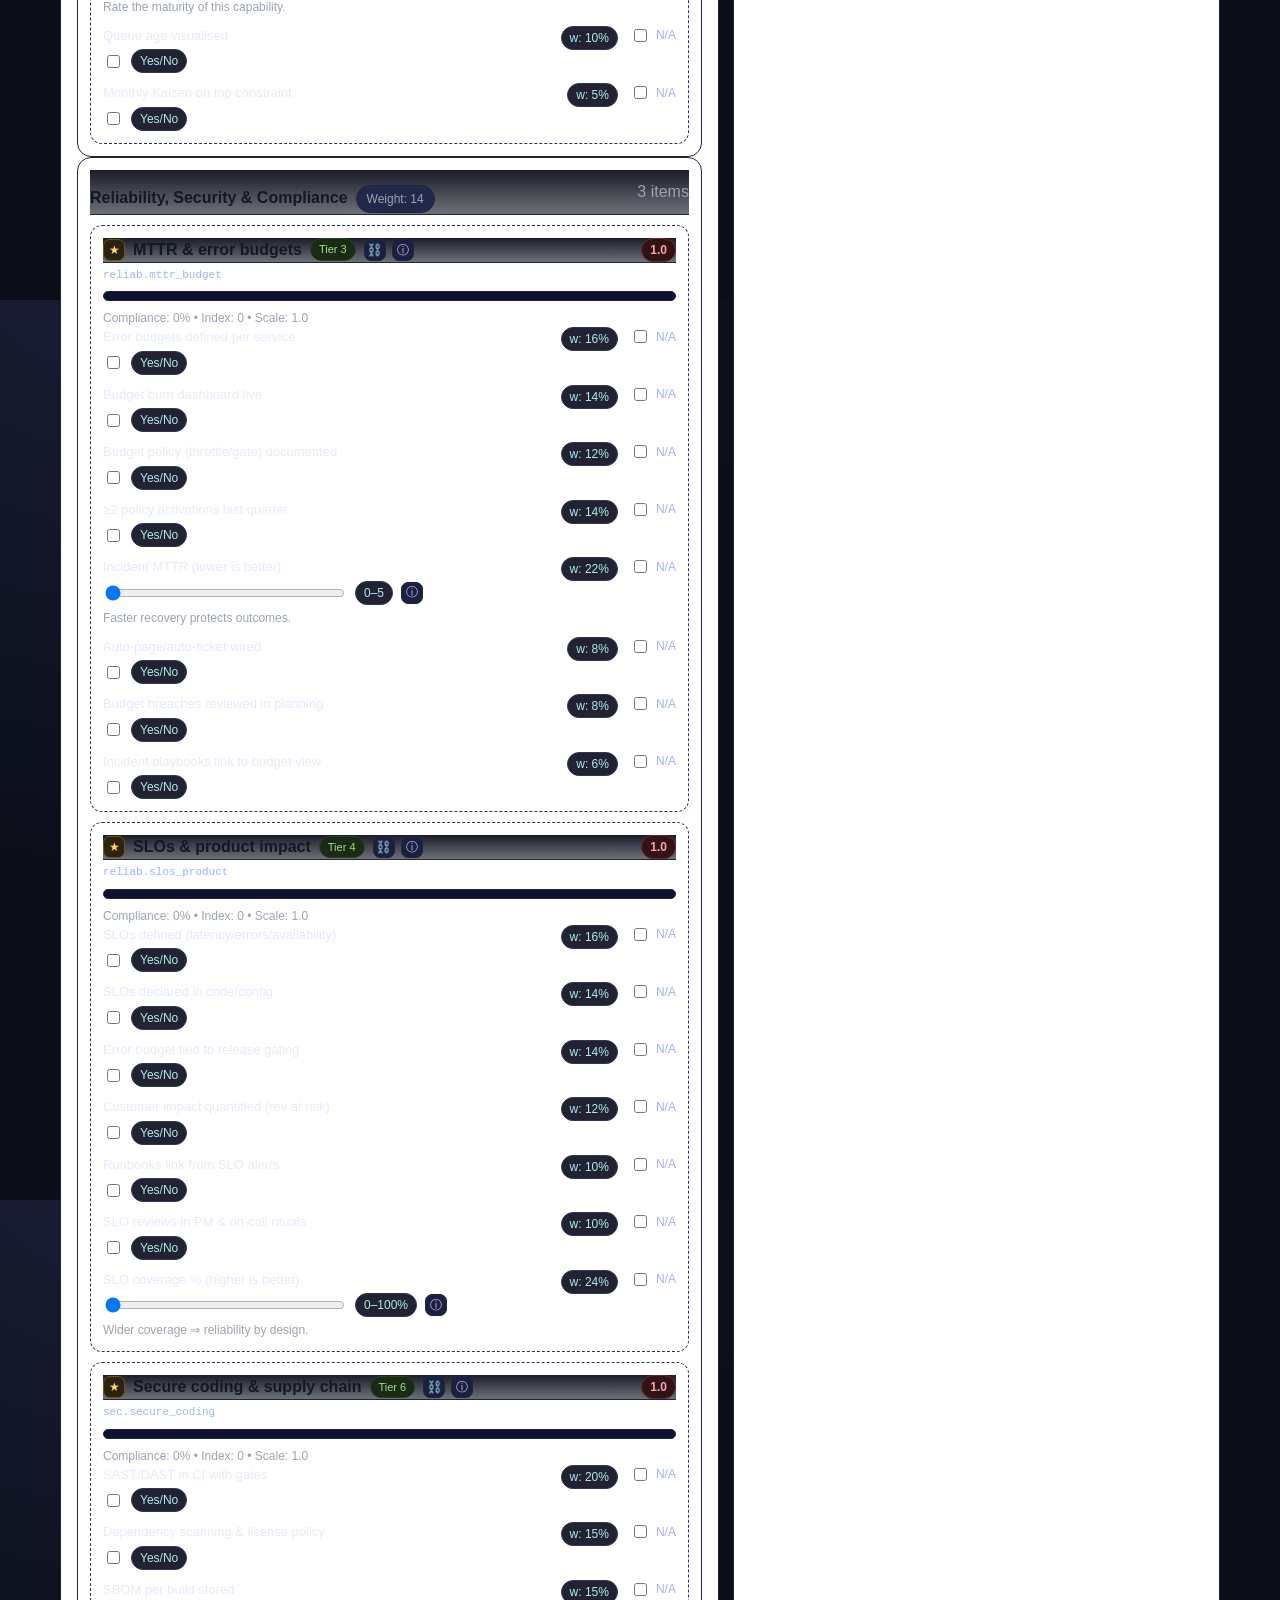
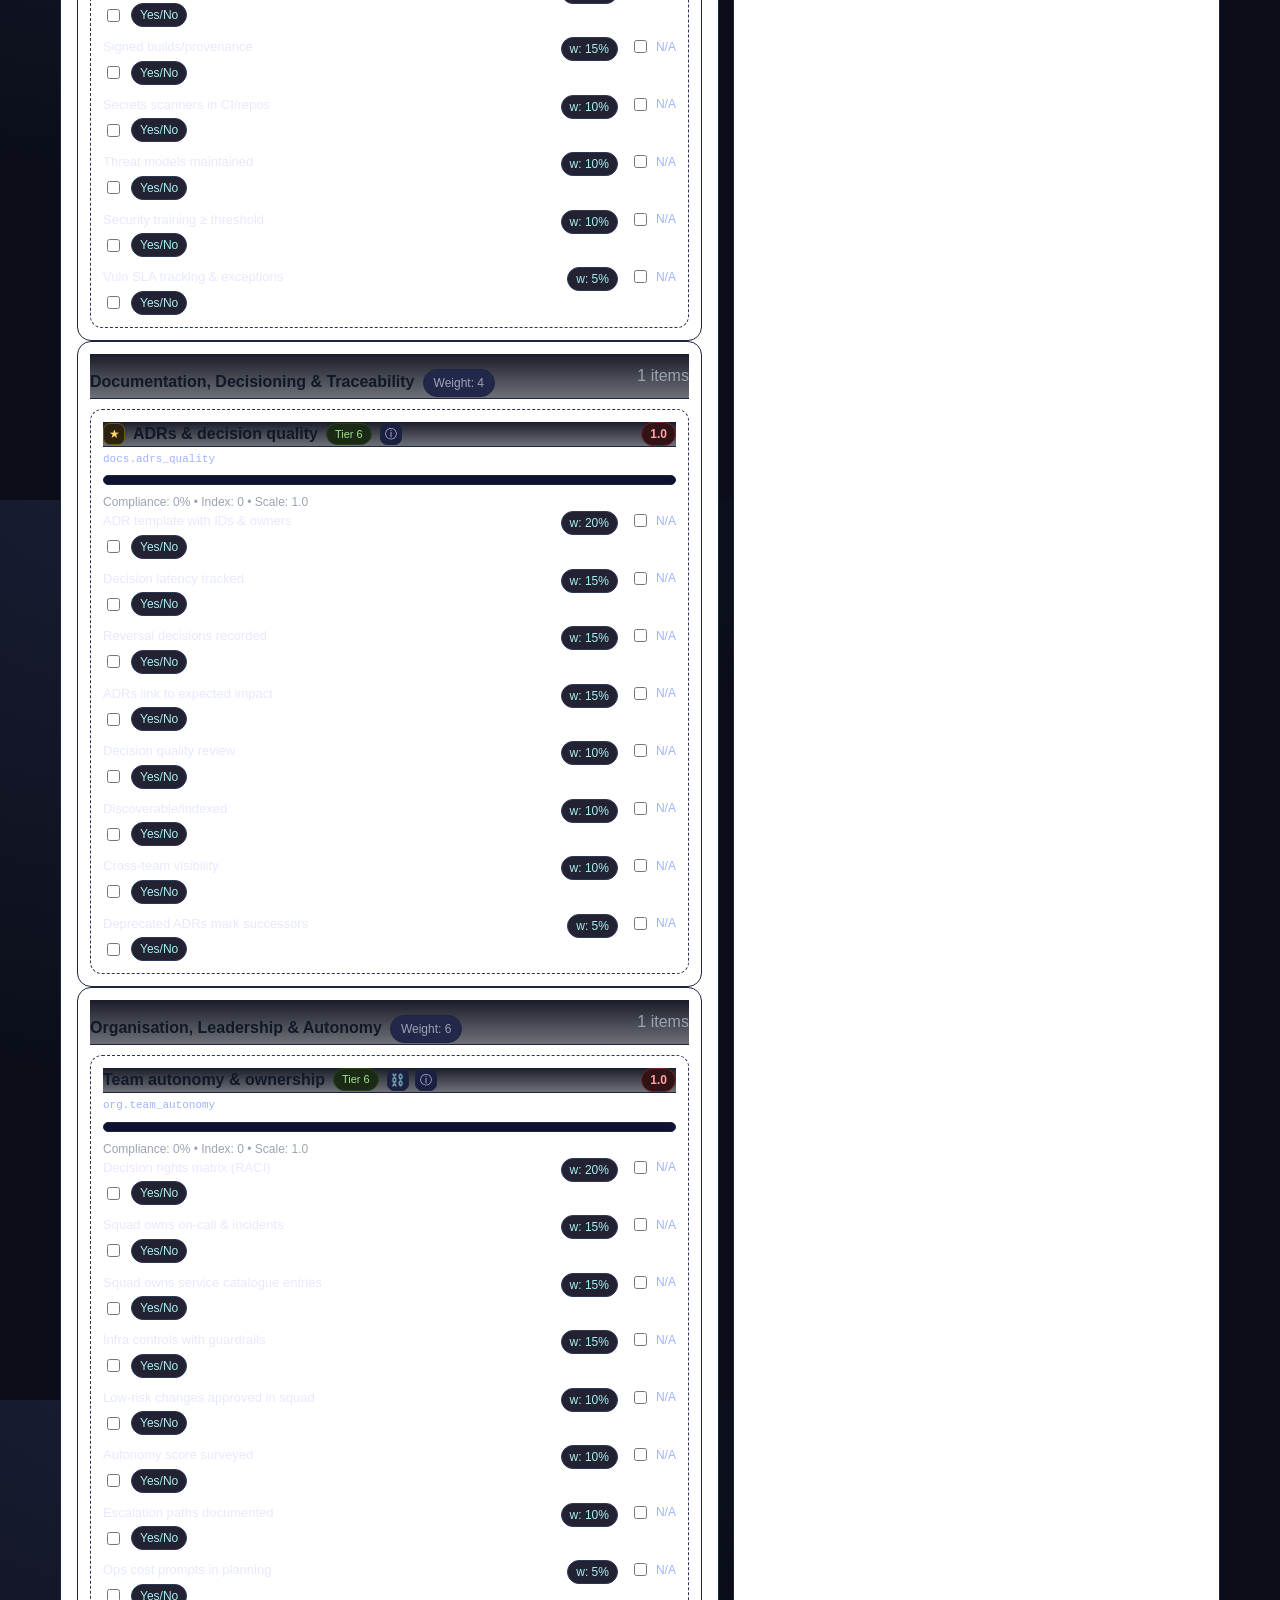
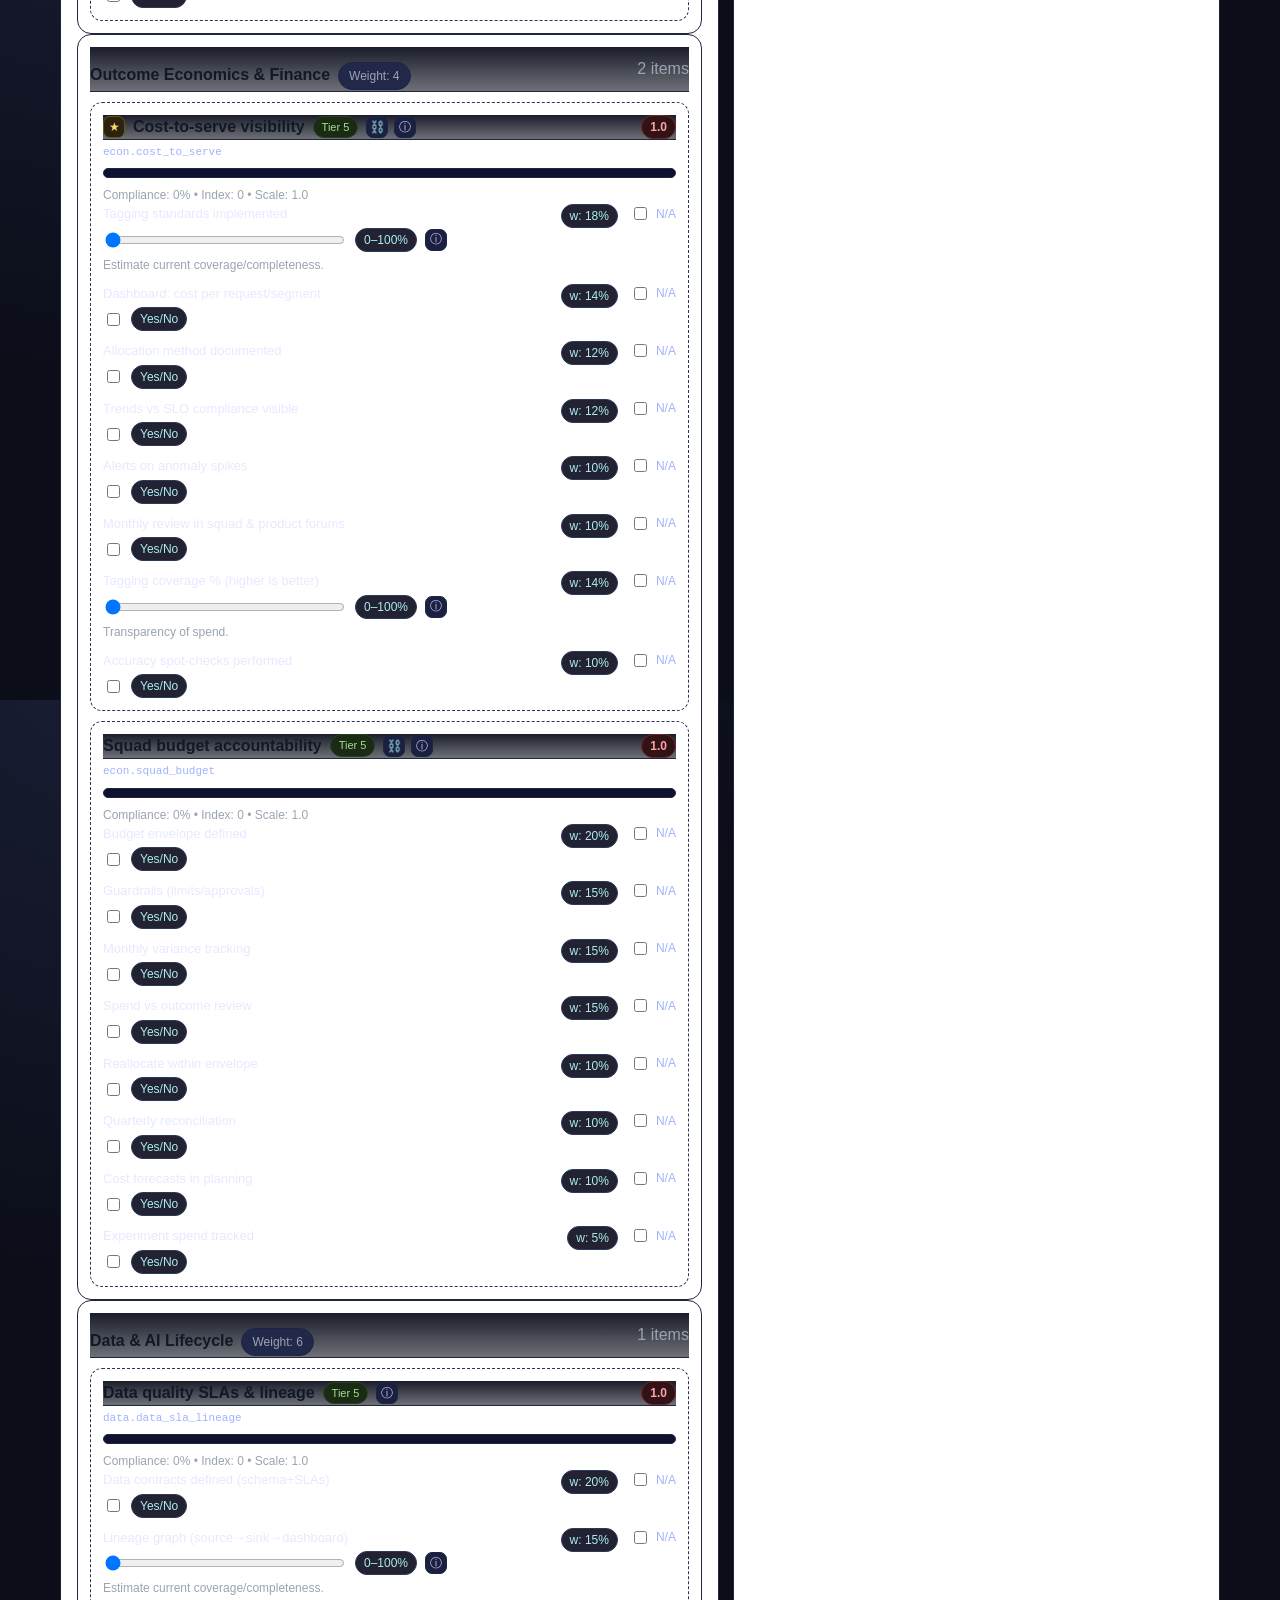
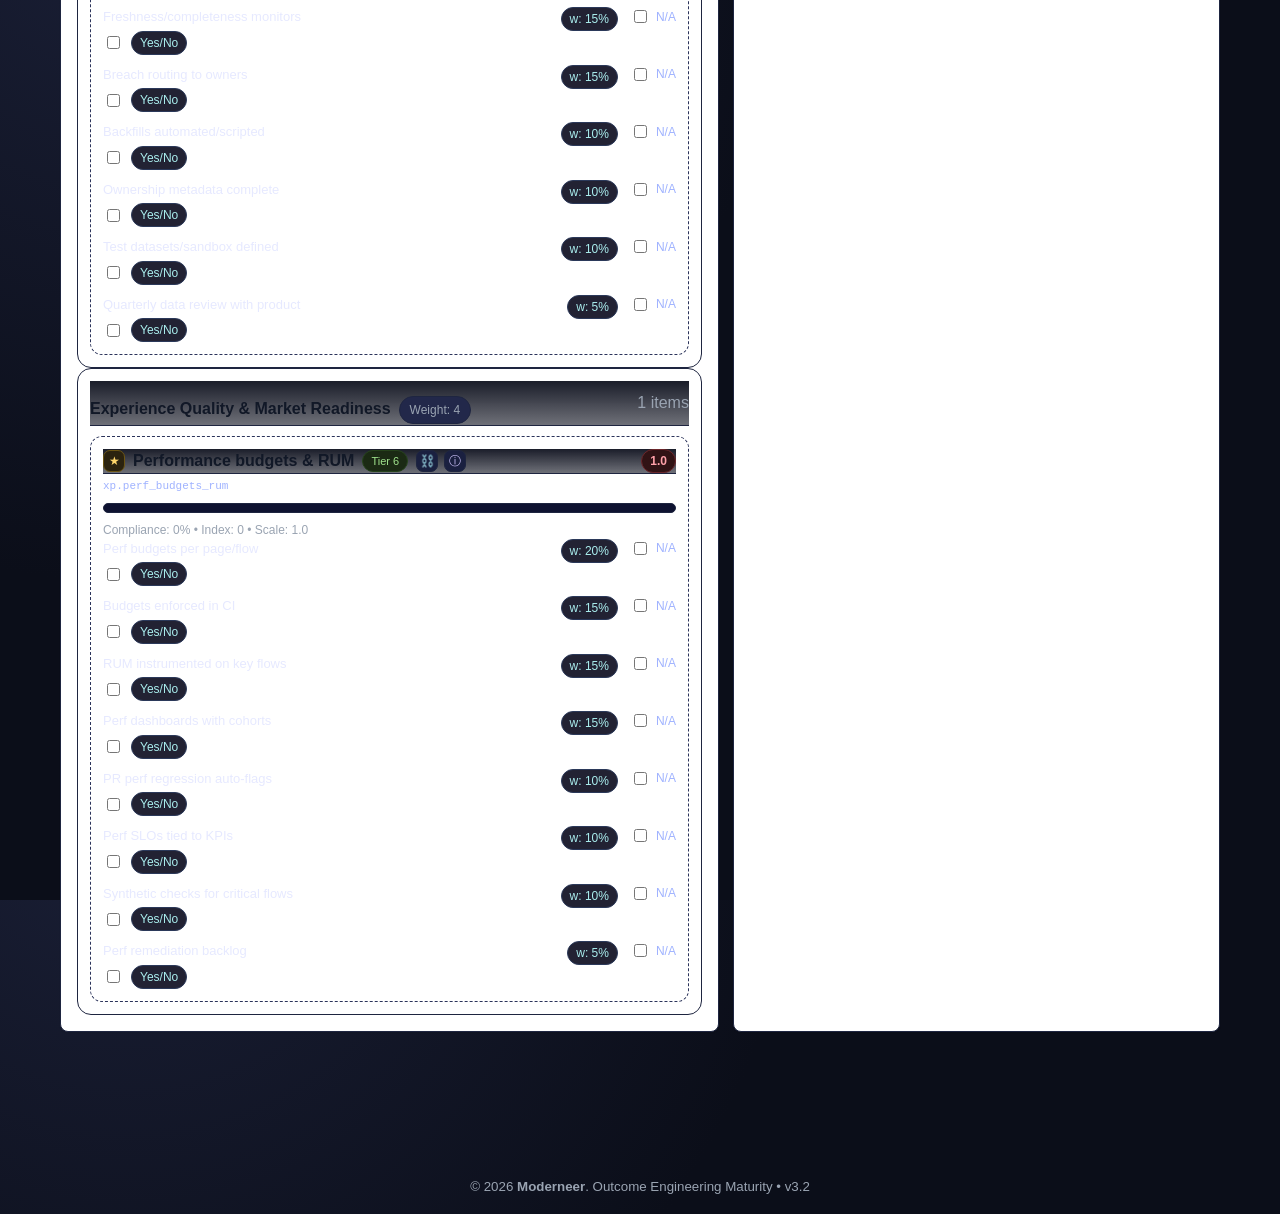
==== commit 0a4d97b3: "Update Index.html" ====
--- a/Index.html
+++ b/Index.html
@@ -3,96 +3,151 @@
 <head>
 <meta charset="utf-8" />
 <meta name="viewport" content="width=device-width, initial-scale=1" />
-<title>Outcome Engineering Maturity – Core 24 & 12 Pillars</title>
+<title>Moderneer • Outcome Engineering Maturity</title>
+<meta name="theme-color" content="#7c5cff" />
+<!-- Default tokens (safe fallbacks). Your moderneer.css will override these. -->
 <style>
   :root{
-    --bg:#0f1220;--panel:#14182b;--muted:#9aa4b2;--text:#f7f9ff;
-    --brand:#7c5cff;--brand-2:#2dd4bf;--red:#ff6b6b;--amber:#fbbf24;--green:#22c55e;
-    --line:#1e2540;--chip:#23294b;
+    --brand-name:"Moderneer";
+    --font: Inter, ui-sans-serif, system-ui, -apple-system, Segoe UI, Roboto, Arial, sans-serif;
+
+    /* brand palette (override in moderneer.css) */
+    --bg:#0e0f1a;           /* page background */
+    --panel:#13162a;        /* card bg */
+    --muted:#9aa4b2;        /* secondary text */
+    --text:#f6f8ff;         /* primary text */
+
+    --brand:#7c5cff;        /* primary brand */
+    --brand-2:#2dd4bf;      /* accent gradient */
+    --accent:#00d4ff;       /* optional accent */
+
+    --line:#1e2540;         /* borders */
+    --chip:#22284a;         /* chips/pills */
+
+    --ok:#22c55e;           /* good */
+    --warn:#fbbf24;         /* warn */
+    --bad:#ff6b6b;          /* bad */
+
+    --overlay:#0b0f22cc;    /* modal overlay */
+    --radius:14px;
   }
+
+  /* === Base === */
   *{box-sizing:border-box}
+  html,body{height:100%}
   body{
-    margin:0; font:16px/1.45 system-ui, -apple-system, Segoe UI, Roboto, Inter, Arial, sans-serif;
-    color:var(--text); background:radial-gradient(60rem 60rem at 10% -10%, #1a1f36, #0b0e19 70%), var(--bg);
+    margin:0; font:16px/1.5 var(--font); color:var(--text);
+    background:radial-gradient(60rem 60rem at 10% -10%, #1a1f36, #0b0e19 70%), var(--bg);
   }
+  a{color:inherit}
+  code{font-family: ui-monospace, SFMono-Regular, Menlo, Consolas, monospace}
+
   header{
-    position:sticky; top:0; z-index:5;
-    background:linear-gradient(180deg, rgba(14,17,30,.9),rgba(14,17,30,.6)), rgba(14,17,30,.6);
-    backdrop-filter: blur(8px);
+    position:sticky; top:0; z-index:8;
+    background:linear-gradient(180deg, rgba(14,17,30,.95), rgba(14,17,30,.6));
+    backdrop-filter:blur(8px);
     border-bottom:1px solid var(--line);
   }
-  .wrap{max-width:1200px; margin:0 auto; padding:18px 20px;}
-  .brand{display:flex; align-items:center; gap:12px;}
-  .logo{width:34px; height:34px; border-radius:10px; background:conic-gradient(from 180deg, var(--brand), var(--brand-2)); box-shadow:0 0 0 3px #ffffff0a}
-  h1{margin:0; font-size:20px; letter-spacing:.2px}
-  .sub{color:var(--muted); font-size:13px}
-  main{max-width:1200px; margin:18px auto; padding:0 20px 60px}
+  .wrap{max-width:1200px;margin:0 auto;padding:16px 20px}
+  .brandbar{display:flex;align-items:center;justify-content:space-between;gap:16px}
+  .brand-left{display:flex;align-items:center;gap:12px}
+  .logo{
+    width:38px;height:38px;border-radius:10px;flex:0 0 38px;
+    background:conic-gradient(from 180deg, var(--brand), var(--brand-2));
+    box-shadow:0 0 0 3px #ffffff10;
+  }
+  .wordmark{display:flex;flex-direction:column}
+  .wordmark h1{margin:0;font-size:20px;font-weight:800;letter-spacing:.2px}
+  .wordmark .sub{color:var(--muted);font-size:12px}
+
+  .help-btn{border:1px solid var(--line);background:var(--panel);color:#fff;
+    padding:9px 12px;border-radius:10px;cursor:pointer;font-weight:700}
+  .help-btn:hover{background:#1a1f3e}
+
+  main{max-width:1200px;margin:18px auto;padding:0 20px 80px}
+  .grid{display:grid;gap:14px}
+  @media (min-width:1100px){ .grid-cols-3{grid-template-columns:1.15fr .85fr} }
+
   .card{
-    background:linear-gradient(180deg, rgba(255,255,255,0.02), rgba(255,255,255,0));
-    border:1px solid var(--line); border-radius:16px; padding:18px;
-    box-shadow: 0 10px 30px rgba(0,0,0,.25), inset 0 1px 0 rgba(255,255,255,.03);
+    background:linear-gradient(180deg, rgba(255,255,255,.02), rgba(255,255,255,0));
+    border:1px solid var(--line); border-radius:var(--radius); padding:18px;
+    box-shadow:0 10px 30px rgba(0,0,0,.25), inset 0 1px 0 rgba(255,255,255,.03)
   }
-  .toolbar{display:flex; flex-wrap:wrap; gap:10px; align-items:center}
-  .seg{
-    display:inline-flex; padding:4px; background:var(--chip); border-radius:12px; border:1px solid var(--line);
-  }
-  .seg button{
-    border:0; background:transparent; color:var(--muted); padding:8px 14px; border-radius:8px; cursor:pointer; font-weight:600
-  }
-  .seg button.active{background:var(--brand); color:#fff; box-shadow:0 0 0 2px #ffffff12 inset}
-  .btn{border:1px solid var(--line); background:var(--panel); color:#fff; padding:9px 14px; border-radius:10px; cursor:pointer; font-weight:600}
-  .btn.primary{background:var(--brand); border-color:#5f46d9}
-  .btn.ghost{background:transparent}
-  .btn.good{background:var(--green); border-color:#128d44}
-  .btn.warn{background:var(--amber); border-color:#946200; color:#111}
-  .btn.danger{background:var(--red); border-color:#8d2020}
-  .grid{display:grid; gap:14px}
-  @media (min-width:1024px){ .grid-cols-2{grid-template-columns:1fr 1fr} .grid-cols-3{grid-template-columns:1.2fr .8fr} }
-  .pill{display:inline-flex; gap:8px; align-items:center; padding:4px 10px; background:var(--chip); border:1px solid var(--line); border-radius:999px; color:var(--muted); font-size:12px}
+
+  .toolbar{display:flex;flex-wrap:wrap;gap:10px;align-items:center}
+  .seg{display:inline-flex;padding:4px;background:var(--chip);border-radius:12px;border:1px solid var(--line)}
+  .seg button{border:0;background:transparent;color:var(--muted);padding:8px 14px;border-radius:8px;cursor:pointer;font-weight:600}
+  .seg button.active{background:var(--brand);color:#fff;box-shadow:0 0 0 2px #ffffff12 inset}
+
+  .btn{border:1px solid var(--line);background:var(--panel);color:#fff;padding:9px 14px;border-radius:10px;cursor:pointer;font-weight:600}
+  .btn.primary{background:var(--brand);border-color:#5f46d9}
+  .btn.warn{background:var(--warn);border-color:#8a6b00;color:#111}
+
+  .pill{display:inline-flex;gap:8px;align-items:center;padding:4px 10px;background:var(--chip);border:1px solid var(--line);border-radius:999px;color:var(--muted);font-size:12px}
   .muted{color:var(--muted)}
-  .section{margin-top:22px}
-  .h2{font-size:18px; margin:0 0 8px; letter-spacing:.2px}
-  .h3{font-size:16px; margin:16px 0 4px}
-  .item{border:1px solid var(--line); border-radius:14px; padding:12px; background:rgba(255,255,255,.02)}
-  .item header{all:unset; display:flex; justify-content:space-between; align-items:center}
-  .item small{color:var(--muted)}
-  .flex{display:flex; gap:10px; align-items:center}
-  select, input[type="number"], input[type="text"], textarea{
-    width:100%; background:#0c1020; color:#fff; border:1px solid #2a3155; border-radius:10px; padding:8px 10px;
-  }
-  label{display:block; font-size:13px; color:var(--muted); margin-bottom:6px}
-  .row{display:grid; gap:10px}
-  @media (min-width:780px){ .row{grid-template-columns:2fr .8fr 1.2fr}}
-  .progress{
-    width:100%; height:10px; border-radius:999px; background:#0e1230; border:1px solid var(--line); overflow:hidden;
-  }
-  .bar{height:100%; background:linear-gradient(90deg, var(--brand), var(--brand-2)); width:0%}
-  .kpis{display:grid; grid-template-columns: repeat(2, minmax(0,1fr)); gap:10px}
-  @media (min-width:780px){ .kpis{grid-template-columns: repeat(4, minmax(0,1fr));}}
-  .kpi{border:1px solid var(--line); border-radius:14px; padding:14px; background:rgba(255,255,255,.02)}
+  .h2{font-size:18px;margin:0 0 8px}
+  .h3{font-size:16px;margin:16px 0 4px}
+
+  .pillar-card{border:1px solid var(--line);border-radius:14px;padding:12px;background:rgba(255,255,255,.02)}
+  .item{border:1px dashed #2b335a;border-radius:12px;padding:12px;background:rgba(255,255,255,.02);margin-top:10px}
+  .item header{display:flex;justify-content:space-between;align-items:center;gap:8px}
+  .titleWrap{display:flex;align-items:center;gap:8px;flex-wrap:wrap}
+  .icons{display:flex;gap:6px;align-items:center}
+  .ico{display:inline-flex;align-items:center;justify-content:center;width:22px;height:22px;border-radius:7px;background:#1a2040;border:1px solid var(--line);color:#cfe;cursor:pointer;font-size:12px}
+  .ico.star{color:#ffd76b;background:#2b230f;border-color:#6b5514}
+  .ico.chain{color:#9fd7ff}
+  .ico.info{color:#d1c7ff}
+
+  .score-badge{padding:2px 8px;border-radius:999px;font-weight:700;font-size:12px;border:1px solid var(--line)}
+  .score-good{background:#0f2f1b;color:#7ef39a;border-color:#135d34}
+  .score-warn{background:#2f2a0f;color:#ffd977;border-color:#6b5514}
+  .score-bad{background:#311315;color:#ffa1a9;border-color:#6b262b}
+
+  .progress{width:100%;height:10px;border-radius:999px;background:#0e1230;border:1px solid var(--line);overflow:hidden}
+  .bar{height:100%;background:linear-gradient(90deg, var(--brand), var(--brand-2));width:0%}
+
+  .checks{display:grid;gap:10px}
+  .row{display:flex;gap:12px;align-items:flex-start;flex-wrap:wrap}
+  .field{display:flex;flex-direction:column;gap:4px;min-width:280px;flex:1}
+  .field label{font-size:13px;color:#e6e9ff}
+  .chip{padding:2px 8px;border-radius:999px;background:#223;color:#aee;border:1px solid #2b395a;font-size:12px}
+  .tiny{font-size:12px;color:var(--muted)}
+  input[type="range"]{width:240px}
+  .na{display:flex;align-items:center;gap:6px;font-size:12px;color:#9fb2ff}
+
+  .kpis{display:grid;grid-template-columns:repeat(4,minmax(0,1fr));gap:10px}
+  .kpi{border:1px solid var(--line);border-radius:14px;padding:14px;background:rgba(255,255,255,.02)}
   .kpi strong{font-size:18px}
-  .tag{display:inline-block; padding:2px 8px; border-radius:999px; background:#233; color:#aee; font-size:12px; border:1px solid #2b395a}
-  .list{margin:0; padding-left:18px; color:var(--muted); font-size:14px}
-  .pillars{display:grid; gap:12px}
-  .pillars .pillar-card{border:1px solid var(--line); border-radius:14px; padding:12px; background:rgba(255,255,255,.02)}
-  .score-badge{padding:2px 8px; border-radius:999px; font-weight:700; font-size:12px; border:1px solid var(--line)}
-  .score-good{background:#0f2f1b; color:#7ef39a; border-color:#135d34}
-  .score-warn{background:#2f2a0f; color:#ffd977; border-color:#6b5514}
-  .score-bad{background:#311315; color:#ffa1a9; border-color:#6b262b}
-  footer{color:var(--muted); font-size:12px; padding:30px 0 50px; text-align:center}
-  details{border:1px dashed #2b335a; border-radius:12px; padding:10px 12px}
-  details > summary{cursor:pointer}
-  .hint{font-size:12px; color:var(--muted)}
+  .tierTag{background:#1b2a14;border:1px solid #25421b;color:#9fe18c;padding:2px 8px;border-radius:999px;font-size:11px}
+  .deck{display:grid;gap:12px}
+
+  /* modal */
+  .overlay{position:fixed;inset:0;background:var(--overlay);display:none;z-index:20;align-items:center;justify-content:center;padding:20px}
+  .modal{max-width:820px;width:100%;background:#0f142b;border:1px solid var(--line);border-radius:14px;box-shadow:0 20px 60px #0009}
+  .modal header{display:flex;justify-content:space-between;align-items:center;padding:14px 16px;border-bottom:1px solid var(--line)}
+  .modal .content{padding:16px;max-height:72vh;overflow:auto}
+  .x{cursor:pointer;border:1px solid var(--line);border-radius:8px;padding:4px 8px;background:#1b2040}
+  .bul{margin:8px 0 0 16px;color:#cfe}
+  .bul li{margin:4px 0}
+
+  footer{color:var(--muted);text-align:center}
 </style>
+
+<!-- Your brand stylesheet; place it next to this file. It will override tokens and styles above. -->
+<link rel="stylesheet" href="moderneer.css">
 </head>
-<body>
+<body class="moderneer">
 <header>
-  <div class="wrap brand">
-    <div class="logo" aria-hidden="true"></div>
-    <div>
-      <h1>Outcome Engineering Maturity</h1>
-      <div class="sub">Core 24 &middot; Full 12 Pillars &middot; Non-linear scoring, gates & caps</div>
+  <div class="wrap brandbar">
+    <div class="brand-left">
+      <!-- If you have a mark, swap this div for: <img src="assets/moderneer-mark.svg" alt="Moderneer" class="logo" /> -->
+      <div class="logo" aria-hidden="true"></div>
+      <div class="wordmark">
+        <h1>Moderneer • Outcome Engineering Maturity</h1>
+        <div class="sub">Core 24 • Full 12 Pillars • Sequenced tiers • Auto-scoring with gates/caps • Universal ⓘ</div>
+      </div>
     </div>
+    <button id="btnHelp" class="help-btn" aria-label="Open help and legend">Help / Legend</button>
   </div>
 </header>
 
@@ -100,678 +155,1236 @@
   <section class="card">
     <div class="toolbar">
       <div class="seg" role="tablist" aria-label="Module selector">
-        <button id="btnCore" class="active" role="tab" aria-selected="true">Core 24</button>
-        <button id="btnFull" role="tab" aria-selected="false">Full 12 Pillars</button>
+        <button id="btnCore" class="active" aria-selected="true">Core 24</button>
+        <button id="btnFull" aria-selected="false">Full 12 Pillars</button>
       </div>
-      <button class="btn primary" id="btnCompute">Compute score</button>
+      <div class="seg" role="tablist" aria-label="View selector">
+        <button id="btnViewPillar" class="active" aria-selected="true">By Pillar</button>
+        <button id="btnViewTier" aria-selected="false">By Tier</button>
+      </div>
+      <button class="btn primary" id="btnCompute">Compute</button>
       <button class="btn" id="btnSave">Save</button>
-      <button class="btn ghost" id="btnLoad">Load</button>
+      <button class="btn" id="btnLoad">Load</button>
       <button class="btn warn" id="btnReset">Reset</button>
       <button class="btn" id="btnExport">Export JSON</button>
     </div>
 
-    <div class="section">
-      <h2 class="h2">Instructions</h2>
-      <ul class="list">
-        <li>Select <b>Core 24</b> or <b>Full 12 Pillars</b>.</li>
-        <li>Score each parameter from <b>1</b> to <b>5</b> (0.5 steps). We apply non-linear mapping (1→0, 2→25, 3→50, 4→80, 5→100).</li>
-        <li>Click <b>Compute score</b> to see pillar averages, gate status, caps, and your final band.</li>
-      </ul>
-      <div class="hint">Tip: Scores ≥ 3.5 ideally have evidence links (optional field provided).</div>
+    <div class="section tiny" style="margin-top:6px">
+      <b>Scales carry purpose:</b> click ⓘ to see why a measure exists & anchor definitions (e.g., P95 lead time 0=≥20d … 5=≤1d).
+      <br/>Index→Scale: 0–25→1..2, 25–50→2..3, 50–80→3..4, 80–100→4..5. Gates & caps apply after weighting.
     </div>
 
-    <div id="formArea" class="section pillars"></div>
+    <div id="formArea" class="section"></div>
   </section>
 
   <aside class="card">
     <h2 class="h2">Results</h2>
-    <div class="kpis" id="kpis">
-      <div class="kpi">
-        <div class="muted">Overall (index 0–100)</div>
-        <strong id="overallIndex">—</strong>
-      </div>
-      <div class="kpi">
-        <div class="muted">Overall (scale 1–5)</div>
-        <strong id="overallScale">—</strong>
-      </div>
-      <div class="kpi">
-        <div class="muted">Band</div>
-        <strong id="overallBand">—</strong>
-      </div>
-      <div class="kpi">
-        <div class="muted">Gates passed</div>
-        <strong id="gatesPassed">—</strong>
-      </div>
+    <div class="kpis">
+      <div class="kpi"><div class="muted">Overall (index 0–100)</div><strong id="overallIndex">—</strong></div>
+      <div class="kpi"><div class="muted">Overall (scale 1–5)</div><strong id="overallScale">—</strong></div>
+      <div class="kpi"><div class="muted">Band</div><strong id="overallBand">—</strong></div>
+      <div class="kpi"><div class="muted">Gates passed</div><strong id="gatesPassed">—</strong></div>
     </div>
 
     <div class="section">
       <h3 class="h3">Gate & cap diagnostics</h3>
-      <div id="gateList" class="pillars"></div>
-      <div class="section">
-        <details>
-          <summary><b>How scoring works</b></summary>
-          <div class="muted" style="margin-top:8px">
-            We map each score to a non-linear index (1→0, 2→25, 3→50, 4→80, 5→100), average by pillar (weights applied), then:
-            <ul class="list">
-              <li><b>Gates:</b> Must pass all to exceed Level 3.</li>
-              <li><b>Caps:</b> Lead time/Release < 3 → cap 2.4, Proximity ≤2 → cap 2.9, Traceability ≤2 → cap 3.0.</li>
-            </ul>
-          </div>
-        </details>
-      </div>
+      <div id="gateList" class="deck"></div>
     </div>
 
     <div class="section">
-      <h3 class="h3">Pillar breakdown</h3>
-      <div id="pillarBreakdown" class="pillars"></div>
+      <h3 class="h3">Breakdown</h3>
+      <div id="pillarBreakdown" class="deck"></div>
     </div>
   </aside>
 </main>
 
-<footer>
-  v1.0 — Static site. Data is stored locally in your browser (LocalStorage). No external services.
+<!-- Modal -->
+<div class="overlay" id="overlay">
+  <div class="modal">
+    <header><strong id="modalTitle">Details</strong><button class="x" id="modalClose">Close</button></header>
+    <div class="content" id="modalContent"></div>
+  </div>
+</div>
+
+<footer class="wrap" style="margin-top:30px">
+  <small>© <span id="yr"></span> <strong>Moderneer</strong>. Outcome Engineering Maturity • v3.2</small>
 </footer>
 
 <script>
-/* -----------------------------
-   DATA MODEL
---------------------------------*/
-const WEIGHTS = {
-  "Strategy & Executive Alignment": 8,
-  "Customer & Outcome Alignment": 12,
-  "Product Strategy, Discovery & GTM": 10,
-  "Architecture & Extensibility": 8,
-  "Engineering & Platform Automation": 12,
-  "Delivery Flow & Velocity": 12,
-  "Reliability, Security & Compliance": 14,
-  "Documentation, Decisioning & Traceability": 4,
-  "Organisation, Leadership & Autonomy": 6,
-  "Outcome Economics & Finance": 4,
-  "Data & AI Lifecycle": 6,
-  "Experience Quality & Market Readiness": 4,
+/* ===== Year ===== */
+document.getElementById('yr').textContent = new Date().getFullYear();
+
+/* ==========================================================
+   SCALE CATALOG — purpose + anchors (incl. generic fallbacks)
+   ========================================================== */
+const SCALE_CATALOG = {
+  p95_lead_time:{label:"P95 Lead Time",purpose:"Shorten idea→production to tighten feedback loops.",anchors:["0 = ≥20 days","1 = ~15 days","2 = ~10 days","3 = ~5 days","4 = ~2 days","5 = ≤1 day"]},
+  deploy_frequency:{label:"Deployment Frequency",purpose:"Increase safe delivery cadence to reduce batch size.",anchors:["0 = Monthly","1 = Bi-weekly","2 = Weekly","3 = 2–3×/week","4 = Daily","5 = Hourly"]},
+  change_failure_rate:{label:"Change Failure Rate",purpose:"Ship safely by reducing incidents per deployment.",anchors:["0 = ≥40%","2 = ~25%","3 = ~15%","4 = ~8%","5 = ≤5% (↑ is better)"]},
+  ci_feedback_time:{label:"CI Feedback Time",purpose:"Tighten developer loop to enable small, frequent changes.",anchors:["0 = ≥60m","1 = 45m","2 = 30m","3 = 20m","4 = 15m","5 = ≤10m"]},
+  mttr_scale:{label:"MTTR",purpose:"Recover fast to protect user outcomes & error budgets.",anchors:["0 = ≥2 days","2 = ~8h","3 = ~2h","4 = ~45m","5 = ≤15m"]},
+  slo_coverage_pct:{label:"SLO Coverage %",purpose:"Ensure reliability is defined where it matters.",anchors:["0–100% of services with SLOs"]},
+  lineage_coverage_pct:{label:"Outcome Lineage %",purpose:"Trace PR→Feature→Event→KPI to attribute impact.",anchors:["0–100% merged PRs with lineage"]},
+  eng_cust_hours:{label:"Engineer–Customer Hours",purpose:"Bring engineers closer to users to reduce rework.",anchors:["0 = 0h/qtr","1 = 1h","2 = 2h","3 = 4h","4 = 6h","5 = ≥8h per engineer/quarter"]},
+  tagging_coverage_pct:{label:"Tagging Coverage %",purpose:"Expose cost-to-serve for financial decisions.",anchors:["0–100% resources correctly tagged"]},
+  /* GENERIC FALLBACKS */
+  generic_0_5:{label:"Maturity (0–5)",purpose:"Rate the maturity of this capability.",anchors:["0 = Not at all","1 = Ad-hoc","2 = Emerging","3 = Defined","4 = Managed","5 = Optimised"]},
+  generic_0_100:{label:"Coverage % (0–100)",purpose:"Estimate current coverage/completeness.",anchors:["0% = none → 100% = fully covered"]}
 };
 
-const FULL_MODEL = [
-  { pillar:"Strategy & Executive Alignment", params:[
-    "Strategy to OKR linkage",
-    "Portfolio bet review",
-    "Exec single narrative",
-    "Decision cadence and reversibility"
-  ]},
-  { pillar:"Customer & Outcome Alignment", params:[
-    "Customer proximity",
-    "KPI literacy",
-    "Problem framing",
-    "Outcome traceability"
-  ]},
-  { pillar:"Product Strategy, Discovery & GTM", params:[
-    "Discovery and experiments",
-    "Prioritisation method",
-    "Roadmapping",
-    "Go-to-market readiness"
-  ]},
-  { pillar:"Architecture & Extensibility", params:[
-    "Modularity",
-    "Evolutionary architecture",
-    "API productisation",
-    "Observability by design"
-  ]},
-  { pillar:"Engineering & Platform Automation", params:[
-    "Test strategy",
-    "Code review and gates",
-    "Dev workflow",
-    "CI/CD maturity",
-    "IaC and GitOps",
-    "Cloud and stack enablement"
-  ]},
-  { pillar:"Delivery Flow & Velocity", params:[
-    "Lead time for change",
-    "Release cadence and safety",
-    "Flow efficiency and WIP",
-    "Planning cadence and adaptability"
-  ]},
-  { pillar:"Reliability, Security & Compliance", params:[
-    "Incident management",
-    "MTTR and error budgets",
-    "SLOs and product impact",
-    "Anomaly detection",
-    "Secure coding and shift left",
-    "Privacy and data handling",
-    "Compliance and evidence",
-    "Runtime security and IR"
-  ]},
-  { pillar:"Documentation, Decisioning & Traceability", params:[
-    "Code and API docs",
-    "Knowledge sharing and onboarding",
-    "ADRs and decision quality",
-    "Audit and traceability"
-  ]},
-  { pillar:"Organisation, Leadership & Autonomy", params:[
-    "Role clarity and triad",
-    "Team autonomy and ownership",
-    "Growth and calibration",
-    "Leadership behaviour"
-  ]},
-  { pillar:"Outcome Economics & Finance", params:[
-    "Cost to serve visibility",
-    "Squad budget accountability",
-    "Pricing and value levers",
-    "FinOps practice"
-  ]},
-  { pillar:"Data & AI Lifecycle", params:[
-    "Data quality SLAs and lineage",
-    "Model lifecycle and monitoring",
-    "Responsible AI",
-    "Analytics self-serve"
-  ]},
-  { pillar:"Experience Quality & Market Readiness", params:[
-    "Performance budgets and RUM",
-    "Accessibility and inclusion",
-    "Internationalisation and localisation",
-    "Support integration"
-  ]},
-];
-
-/* Core 24 = strongest predictors of Level 4 eligibility */
-const CORE24_LIST = [
-  ["Strategy & Executive Alignment","Strategy to OKR linkage"],
-  ["Strategy & Executive Alignment","Portfolio bet review"],
-  ["Customer & Outcome Alignment","Customer proximity"],
-  ["Customer & Outcome Alignment","Outcome traceability"],
-  ["Product Strategy, Discovery & GTM","Discovery and experiments"],
-  ["Product Strategy, Discovery & GTM","Go-to-market readiness"],
-  ["Architecture & Extensibility","Observability by design"],
-  ["Architecture & Extensibility","API productisation"],
-  ["Engineering & Platform Automation","Test strategy"],
-  ["Engineering & Platform Automation","CI/CD maturity"],
-  ["Engineering & Platform Automation","IaC and GitOps"],
-  ["Engineering & Platform Automation","Cloud and stack enablement"],
-  ["Delivery Flow & Velocity","Lead time for change"],
-  ["Delivery Flow & Velocity","Release cadence and safety"],
-  ["Delivery Flow & Velocity","Flow efficiency and WIP"],
-  ["Reliability, Security & Compliance","MTTR and error budgets"],
-  ["Reliability, Security & Compliance","SLOs and product impact"],
-  ["Reliability, Security & Compliance","Secure coding and shift left"],
-  ["Documentation, Decisioning & Traceability","ADRs and decision quality"],
-  ["Organisation, Leadership & Autonomy","Team autonomy and ownership"],
-  ["Outcome Economics & Finance","Cost to serve visibility"],
-  ["Outcome Economics & Finance","Squad budget accountability"],
-  ["Data & AI Lifecycle","Data quality SLAs and lineage"],
-  ["Experience Quality & Market Readiness","Performance budgets and RUM"],
-];
-
-/* Gates & Caps (names must match data) */
-const GATES = [
-  { id:"G1", label:"Outcome traceability ≥ 4", needs:[["Customer & Outcome Alignment","Outcome traceability"]], test:(vals)=> vals[0] >= 4 },
-  { id:"G2", label:"Lead time ≥ 4 AND Release safety ≥ 4", needs:[
-      ["Delivery Flow & Velocity","Lead time for change"],
-      ["Delivery Flow & Velocity","Release cadence and safety"]
-    ], test:(vals)=> vals[0] >= 4 && vals[1] >= 4 },
-  { id:"G3", label:"SLO ownership and MTTR ≥ 4", needs:[
-      ["Reliability, Security & Compliance","SLOs and product impact"],
-      ["Reliability, Security & Compliance","MTTR and error budgets"]
-    ], test:(vals)=> vals[0] >= 4 && vals[1] >= 4 },
-  { id:"G4", label:"Customer proximity & KPI literacy ≥ 4", needs:[
-      ["Customer & Outcome Alignment","Customer proximity"],
-      ["Customer & Outcome Alignment","KPI literacy"]
-    ], test:(vals)=> vals[0] >= 4 && vals[1] >= 4 },
-  { id:"G5", label:"Strategy → OKR linkage ≥ 3.5", needs:[
-      ["Strategy & Executive Alignment","Strategy to OKR linkage"]
-    ], test:(vals)=> vals[0] >= 3.5 },
-  { id:"G6", label:"Cost to serve & Squad budget ≥ 3.5", needs:[
-      ["Outcome Economics & Finance","Cost to serve visibility"],
-      ["Outcome Economics & Finance","Squad budget accountability"]
-    ], test:(vals)=> vals[0] >= 3.5 && vals[1] >= 3.5 },
-];
-
-const CAPS = [
-  { label:"Cap 2.4 if Lead time < 3 or Release < 3",
-    needs:[
-      ["Delivery Flow & Velocity","Lead time for change"],
-      ["Delivery Flow & Velocity","Release cadence and safety"]
+/* ==========================================================
+   DEFAULT PURPOSE (if a parameter lacks detailed text)
+   ========================================================== */
+const DEFAULT_PURPOSE_BY_PREFIX = {
+  strat:"Align strategy to measurable outcomes and governance.",
+  cust:"Wire customer evidence and KPIs into daily work.",
+  prod:"De-risk bets via discovery, prioritisation and GTM readiness.",
+  arch:"Shape systems for safe change and extensibility.",
+  eng:"Automate build/test/deploy and enable paved paths.",
+  deliv:"Improve flow metrics and release safety.",
+  reliab:"Protect user outcomes with SLOs, incidents and budgets.",
+  sec:"Bake security, privacy and compliance into the lifecycle.",
+  docs:"Make decisions and knowledge discoverable and auditable.",
+  org:"Enable empowered, accountable, outcome-owning teams.",
+  econ:"Expose costs and link spend to value outcomes.",
+  data:"Ensure trustworthy data/ML with SLAs and oversight.",
+  xp:"Deliver fast, inclusive experiences with feedback loops."
+};
+
+/* ==========================================================
+   TIER / META — sequence, popularity, dependencies, purpose
+   ========================================================== */
+const PARAM_META = {
+  /* Tier 1 – Foundations */
+  "eng.test_strategy":{tier:1,popular:true,purpose:"Fast, trustworthy feedback at unit→e2e levels.",dependsOn:[]},
+  "eng.code_review_gates":{tier:1,purpose:"Consistent code/security gates via PRs.",dependsOn:[]},
+  "docs.code_api_docs":{tier:1,purpose:"Docs-as-code; discoverable & fresh.",dependsOn:[]},
+  "org.role_triad":{tier:1,purpose:"Clear EM/PM/Design decision rights.",dependsOn:[]},
+  "cust.kpi_literacy":{tier:1,purpose:"Teams read & act on KPIs; shared vocabulary.",dependsOn:[]},
+  /* Tier 2 – Flow basics */
+  "deliv.lead_time":{tier:2,popular:true,purpose:"Shorten change lead time; primary flow signal.",dependsOn:["eng.test_strategy","eng.code_review_gates","eng.dev_workflow"]},
+  "deliv.flow_efficiency":{tier:2,purpose:"Visualise queues; reduce wait vs work.",dependsOn:["deliv.lead_time"]},
+  "eng.dev_workflow":{tier:2,purpose:"Reproducible local/cloud dev; fast bootstraps.",dependsOn:[]},
+  "eng.cicd":{tier:2,popular:true,purpose:"Automated build/test/deploy; ship often & safely.",dependsOn:["eng.test_strategy","eng.dev_workflow"]},
+  "arch.modularity":{tier:2,purpose:"Right-sized modules/services to limit blast radius.",dependsOn:[]},
+  /* Tier 3 – Release & reliability */
+  "deliv.release_safety":{tier:3,popular:true,purpose:"Progressive delivery, flags, rollback.",dependsOn:["eng.cicd"]},
+  "reliab.incident_mgmt":{tier:3,purpose:"Coordinated response; RCAs & drills.",dependsOn:["arch.obs_by_design"]},
+  "reliab.mttr_budget":{tier:3,popular:true,purpose:"Error budgets policies + MTTR tracking.",dependsOn:["arch.obs_by_design","reliab.incident_mgmt"]},
+  "arch.obs_by_design":{tier:3,popular:true,purpose:"Golden signals, tracing & runbooks.",dependsOn:[]},
+  /* Tier 4 – Product outcome wiring */
+  "cust.proximity":{tier:4,popular:true,purpose:"Engineers meet users; evidence flows in.",dependsOn:[]},
+  "cust.outcome_trace":{tier:4,popular:true,purpose:"PR→Feature→Event→KPI lineage for attribution.",dependsOn:["data.data_sla_lineage"]},
+  "reliab.slos_product":{tier:4,popular:true,purpose:"Product-relevant SLOs & budget policy.",dependsOn:["arch.obs_by_design"]},
+  "prod.discovery":{tier:4,purpose:"Derisk bets via experiments & guardrails.",dependsOn:["cust.problem_framing"]},
+  "cust.problem_framing":{tier:4,purpose:"Evidence-first problem statements.",dependsOn:[]},
+  /* Tier 5 – Economics & data */
+  "econ.cost_to_serve":{tier:5,popular:true,purpose:"Cost per request/segment drives choices.",dependsOn:["eng.iac_gitops","eng.cloud_enable"]},
+  "econ.squad_budget":{tier:5,purpose:"Local budget ownership & reallocation.",dependsOn:["econ.cost_to_serve"]},
+  "data.data_sla_lineage":{tier:5,purpose:"Data contracts, lineage & quality SLAs.",dependsOn:[]},
+  "arch.api_product":{tier:5,purpose:"API as product: SLAs, adoption, analytics.",dependsOn:["arch.modularity"]},
+  /* Tier 6 – Enterprise excellence */
+  "prod.gtm_readiness":{tier:6,purpose:"Enablement, support & rollback plans.",dependsOn:["deliv.release_safety"]},
+  "econ.finops":{tier:6,purpose:"Policy-driven cloud savings & forecasts.",dependsOn:["econ.cost_to_serve","eng.iac_gitops"]},
+  "data.model_lifecycle":{tier:6,purpose:"Drift monitors, rollback, cadence.",dependsOn:["data.data_sla_lineage"]},
+  "data.responsible_ai":{tier:6,purpose:"Fairness, HITL, auditability.",dependsOn:["data.model_lifecycle"]},
+  "xp.perf_budgets_rum":{tier:6,popular:true,purpose:"Perceived perf tied to KPIs.",dependsOn:["eng.cicd"]},
+  "xp.accessibility":{tier:6,purpose:"Inclusive usage (WCAG).",dependsOn:[]},
+  "xp.i18n_l10n":{tier:6,purpose:"Global readiness.",dependsOn:[]},
+  "xp.support_integration":{tier:6,purpose:"Close loop with Customer Support.",dependsOn:[]},
+  "strat.okr_link":{tier:6,popular:true,purpose:"Connect strategy→OKRs→metrics; governance.",dependsOn:["cust.kpi_literacy"]},
+  "strat.portfolio_review":{tier:6,purpose:"Evidence-based allocation/kill.",dependsOn:["cust.outcome_trace","reliab.slos_product"]},
+  "strat.exec_narrative":{tier:6,purpose:"Single story across customer, tech, finance.",dependsOn:[]},
+  "strat.decision_reversible":{tier:6,purpose:"Fast, reversible decisions.",dependsOn:["docs.adrs_quality"]},
+  "deliv.planning_adapt":{tier:6,purpose:"Metrics-driven replanning cadence.",dependsOn:["strat.okr_link"]},
+  "arch.evolutionary":{tier:6,purpose:"Fitness functions in CI; guided change.",dependsOn:["eng.test_strategy","eng.cicd"]},
+  "eng.iac_gitops":{tier:6,purpose:"Infra as code; drift & policy control.",dependsOn:[]},
+  "eng.cloud_enable":{tier:6,purpose:"Paved paths, managed services, guardrails.",dependsOn:[]},
+  "reliab.anomaly":{tier:6,purpose:"Change-aware alerting, fatigue control.",dependsOn:["arch.obs_by_design"]},
+  "sec.secure_coding":{tier:6,popular:true,purpose:"Supply chain & code security.",dependsOn:["eng.cicd"]},
+  "sec.privacy_data":{tier:6,purpose:"Lawful, safe data usage.",dependsOn:["data.data_sla_lineage"]},
+  "sec.compliance_evidence":{tier:6,purpose:"Evidence-as-code, audit-ready.",dependsOn:["eng.cicd"]},
+  "sec.runtime_ir":{tier:6,purpose:"Detect/contain/respond.",dependsOn:["reliab.incident_mgmt"]},
+  "docs.knowledge_onboarding":{tier:6,purpose:"Reduce time-to-first-PR.",dependsOn:["docs.code_api_docs"]},
+  "docs.adrs_quality":{tier:6,popular:true,purpose:"Decision quality, reversals & traceability.",dependsOn:[]},
+  "docs.audit_trace":{tier:6,purpose:"End-to-end accountability.",dependsOn:[]},
+  "org.team_autonomy":{tier:6,purpose:"Own problem→ops within guardrails.",dependsOn:["org.role_triad"]},
+  "org.growth_calibration":{tier:6,purpose:"Fair, evidence-based growth.",dependsOn:[]},
+  "org.leadership_behaviour":{tier:6,purpose:"Unblockers; outcome-first leadership.",dependsOn:[]},
+  "econ.pricing_levers":{tier:6,purpose:"Telemetry-informed pricing tests.",dependsOn:["data.analytics_selfserve"]},
+  "prod.prioritisation":{tier:6,purpose:"Value/risk sequencing tied to OKRs.",dependsOn:["cust.problem_framing"]},
+  "prod.roadmapping":{tier:6,purpose:"Outcome-based, scenario-aware plans.",dependsOn:["strat.okr_link"]},
+  "data.analytics_selfserve":{tier:6,purpose:"Speed to insight; self-serve.",dependsOn:["data.data_sla_lineage"]}
+};
+
+/* ==========================================================
+   MODEL (weights, gates, caps, parameters)
+   ========================================================== */
+const MODEL = {
+  weights: {
+    "Strategy & Executive Alignment": 8,
+    "Customer & Outcome Alignment": 12,
+    "Product Strategy, Discovery & GTM": 10,
+    "Architecture & Extensibility": 8,
+    "Engineering & Platform Automation": 12,
+    "Delivery Flow & Velocity": 12,
+    "Reliability, Security & Compliance": 14,
+    "Documentation, Decisioning & Traceability": 4,
+    "Organisation, Leadership & Autonomy": 6,
+    "Outcome Economics & Finance": 4,
+    "Data & AI Lifecycle": 6,
+    "Experience Quality & Market Readiness": 4
+  },
+  gates: [
+    { id:"G1", label:"Outcome traceability ≥ 4", params:["cust.outcome_trace"], logical:"AND", threshold:4.0 },
+    { id:"G2", label:"Lead time ≥ 4 AND Release safety ≥ 4", params:["deliv.lead_time","deliv.release_safety"], logical:"AND", threshold:4.0 },
+    { id:"G3", label:"SLOs & MTTR ≥ 4", params:["reliab.slos_product","reliab.mttr_budget"], logical:"AND", threshold:4.0 },
+    { id:"G4", label:"Customer proximity & KPI literacy ≥ 4", params:["cust.proximity","cust.kpi_literacy"], logical:"AND", threshold:4.0 },
+    { id:"G5", label:"Strategy→OKR ≥ 3.5", params:["strat.okr_link"], logical:"AND", threshold:3.5 },
+    { id:"G6", label:"Cost-to-serve & Squad budget ≥ 3.5", params:["econ.cost_to_serve","econ.squad_budget"], logical:"AND", threshold:3.5 }
+  ],
+  caps: [
+    { label:"Cap 2.4 if Lead time < 3 or Release < 3", params:["deliv.lead_time","deliv.release_safety"], logic:"OR", cap:2.4, lt:3.0 },
+    { label:"Cap 2.9 if Customer proximity ≤ 2", params:["cust.proximity"], logic:"LE", cap:2.9, value:2.0 },
+    { label:"Cap 3.0 if Outcome traceability ≤ 2", params:["cust.outcome_trace"], logic:"LE", cap:3.0, value:2.0 }
+  ],
+  core24: [
+    "strat.okr_link","strat.portfolio_review",
+    "cust.proximity","cust.outcome_trace",
+    "prod.discovery","prod.gtm_readiness",
+    "arch.obs_by_design","arch.api_product",
+    "eng.test_strategy","eng.cicd","eng.iac_gitops","eng.cloud_enable",
+    "deliv.lead_time","deliv.release_safety","deliv.flow_efficiency",
+    "reliab.mttr_budget","reliab.slos_product","sec.secure_coding",
+    "docs.adrs_quality","org.team_autonomy",
+    "econ.cost_to_serve","econ.squad_budget",
+    "data.data_sla_lineage","xp.perf_budgets_rum"
+  ],
+  fullModel: {
+    pillars: [
+      { name:"Strategy & Executive Alignment", parameters:["strat.okr_link","strat.portfolio_review","strat.exec_narrative","strat.decision_reversible"] },
+      { name:"Customer & Outcome Alignment", parameters:["cust.proximity","cust.kpi_literacy","cust.problem_framing","cust.outcome_trace"] },
+      { name:"Product Strategy, Discovery & GTM", parameters:["prod.discovery","prod.prioritisation","prod.roadmapping","prod.gtm_readiness"] },
+      { name:"Architecture & Extensibility", parameters:["arch.modularity","arch.evolutionary","arch.api_product","arch.obs_by_design"] },
+      { name:"Engineering & Platform Automation", parameters:["eng.test_strategy","eng.code_review_gates","eng.dev_workflow","eng.cicd","eng.iac_gitops","eng.cloud_enable"] },
+      { name:"Delivery Flow & Velocity", parameters:["deliv.lead_time","deliv.release_safety","deliv.flow_efficiency","deliv.planning_adapt"] },
+      { name:"Reliability, Security & Compliance", parameters:["reliab.incident_mgmt","reliab.mttr_budget","reliab.slos_product","reliab.anomaly","sec.secure_coding","sec.privacy_data","sec.compliance_evidence","sec.runtime_ir"] },
+      { name:"Documentation, Decisioning & Traceability", parameters:["docs.code_api_docs","docs.knowledge_onboarding","docs.adrs_quality","docs.audit_trace"] },
+      { name:"Organisation, Leadership & Autonomy", parameters:["org.role_triad","org.team_autonomy","org.growth_calibration","org.leadership_behaviour"] },
+      { name:"Outcome Economics & Finance", parameters:["econ.cost_to_serve","econ.squad_budget","econ.pricing_levers","econ.finops"] },
+      { name:"Data & AI Lifecycle", parameters:["data.data_sla_lineage","data.model_lifecycle","data.responsible_ai","data.analytics_selfserve"] },
+      { name:"Experience Quality & Market Readiness", parameters:["xp.perf_budgets_rum","xp.accessibility","xp.i18n_l10n","xp.support_integration"] }
     ],
-    cap:2.4,
-    test:(vals)=> (vals[0] < 3) || (vals[1] < 3)
-  },
-  { label:"Cap 2.9 if Customer proximity ≤ 2",
-    needs:[["Customer & Outcome Alignment","Customer proximity"]],
-    cap:2.9,
-    test:(vals)=> vals[0] <= 2
-  },
-  { label:"Cap 3.0 if Outcome traceability ≤ 2",
-    needs:[["Customer & Outcome Alignment","Outcome traceability"]],
-    cap:3.0,
-    test:(vals)=> vals[0] <= 2
-  },
-];
-
-/* -----------------------------
-   UTILITIES
---------------------------------*/
-const HALF_STEPS = ["",1,1.5,2,2.5,3,3.5,4,4.5,5];
-
-function scoreToIndex(s){
-  if (s === "" || s === null || isNaN(s)) return null;
-  s = +s;
-  if (s <= 2) return (s - 1) * 25;             // 1→0 .. 2→25
-  if (s <= 3) return 25 + (s - 2) * 25;         // 2→25 .. 3→50
-  if (s <= 4) return 50 + (s - 3) * 30;         // 3→50 .. 4→80
-  return 80 + (s - 4) * 20;                     // 4→80 .. 5→100
-}
-
-function indexToScale(idx){ // inverse mapping for display (approx)
-  if (idx === null || isNaN(idx)) return null;
-  if (idx <= 25) return 1 + (idx/25);
-  if (idx <= 50) return 2 + ((idx-25)/25);
-  if (idx <= 80) return 3 + ((idx-50)/30);
+    parameters: {
+      /* Detailed, weighted examples */
+      "deliv.lead_time": { label:"Lead time for change", checks:[
+        {type:"check",  w:18, label:"DORA/VCS export available (90d)"},
+        {type:"scale5", w:22, label:"P95 lead time (lower is better)", scaleRef:"p95_lead_time", purpose:"Lower time ⇒ faster learning cycles."},
+        {type:"check",  w:14, label:"WIP limits enforced"},
+        {type:"check",  w:12, label:"Blocker ageing alerts"},
+        {type:"check",  w:10, label:"Small PR policy"},
+        {type:"check",  w:8,  label:"Pair/mob or PR-buddy rotation"},
+        {type:"check",  w:8,  label:"Trunk-based or short-lived branches"},
+        {type:"check",  w:8,  label:"Weekly review of slowest 10% PRs"}
+      ]},
+      "eng.test_strategy": { label:"Test strategy", checks:[
+        {type:"check",  w:18, label:"Test pyramid ratios documented"},
+        {type:"check",  w:16, label:"CI enforces min test gates"},
+        {type:"check",  w:12, label:"Contract tests between services"},
+        {type:"check",  w:10, label:"Test data mgmt (synthetic/anonymised)"},
+        {type:"check",  w:10, label:"Flake tracking & quarantine"},
+        {type:"check",  w:10, label:"Performance tests for critical paths"},
+        {type:"check",  w:8,  label:"AI-assisted/mutation testing used"},
+        {type:"scale5", w:16, label:"Median CI feedback time (lower is better)", scaleRef:"ci_feedback_time", purpose:"Tight loop enables small batches."}
+      ]},
+      "reliab.mttr_budget": { label:"MTTR & error budgets", checks:[
+        {type:"check",  w:16, label:"Error budgets defined per service"},
+        {type:"check",  w:14, label:"Budget burn dashboard live"},
+        {type:"check",  w:12, label:"Budget policy (throttle/gate) documented"},
+        {type:"check",  w:14, label:"≥2 policy activations last quarter"},
+        {type:"scale5", w:22, label:"Incident MTTR (lower is better)", scaleRef:"mttr_scale", purpose:"Faster recovery protects outcomes."},
+        {type:"check",  w:8,  label:"Auto-page/auto-ticket wired"},
+        {type:"check",  w:8,  label:"Budget breaches reviewed in planning"},
+        {type:"check",  w:6,  label:"Incident playbooks link to budget view"}
+      ]},
+      "reliab.slos_product": { label:"SLOs & product impact", checks:[
+        {type:"check",   w:16, label:"SLOs defined (latency/errors/availability)"},
+        {type:"check",   w:14, label:"SLOs declared in code/config"},
+        {type:"check",   w:14, label:"Error budget tied to release gating"},
+        {type:"check",   w:12, label:"Customer impact quantified (rev at risk)"},
+        {type:"check",   w:10, label:"Runbooks link from SLO alerts"},
+        {type:"check",   w:10, label:"SLO reviews in PM & on-call rituals"},
+        {type:"scale100",w:24, label:"SLO coverage % (higher is better)", scaleRef:"slo_coverage_pct", purpose:"Wider coverage ⇒ reliability by design."}
+      ]},
+      "cust.proximity": { label:"Customer proximity", checks:[
+        {type:"scale5",  w:28, label:"Engineer–customer hours (higher is better)", scaleRef:"eng_cust_hours", purpose:"Direct exposure prevents rework."},
+        {type:"check",   w:16, label:"Engineers join discovery/shadow sessions"},
+        {type:"check",   w:12, label:"Notes linked to backlog items"},
+        {type:"check",   w:12, label:"Quarterly pipeline of sessions planned"},
+        {type:"check",   w:10, label:"Post-release sessions / support ride-alongs"},
+        {type:"check",   w:8,  label:"Recordings accessible to squad"},
+        {type:"check",   w:7,  label:"Finding→change linkage logged"},
+        {type:"check",   w:7,  label:"Quarterly roll-up of insights & actions"}
+      ]},
+      "cust.outcome_trace": { label:"Outcome traceability (PR→Feature→Event→KPI)", checks:[
+        {type:"check",   w:16, label:"Event schema in PRs (owner, fields, KPI)"},
+        {type:"check",   w:14, label:"Deploy SHA joined to event stream"},
+        {type:"check",   w:12, label:"Flag/experiment ID linked to PR"},
+        {type:"check",   w:12, label:"KPI chart linked in PR/ticket"},
+        {type:"check",   w:12, label:"Automated lineage view exists"},
+        {type:"scale100",w:22, label:"Lineage coverage % (higher is better)", scaleRef:"lineage_coverage_pct", purpose:"Attribution coverage."},
+        {type:"check",   w:7,  label:"Attribution notes: expected vs actual delta"},
+        {type:"check",   w:5,  label:"Event data quality checks & alerts"}
+      ]},
+      "eng.cicd": { label:"CI/CD maturity", checks:[
+        {type:"check",  w:16, label:"Pipeline as code with reviews"},
+        {type:"check",  w:16, label:"Automated deploy to prod/staging"},
+        {type:"check",  w:14, label:"Post-deploy verification (smoke/health/KPIs)"},
+        {type:"check",  w:12, label:"Feature flags supported"},
+        {type:"check",  w:10, label:"Canary/blue-green available"},
+        {type:"check",  w:10, label:"Automated rollback hook"},
+        {type:"scale5", w:12, label:"Deployment frequency (higher is better)", scaleRef:"deploy_frequency", purpose:"Smaller batches, lower risk."},
+        {type:"scale5", w:10, label:"Change failure rate (lower is better)", scaleRef:"change_failure_rate", purpose:"Safety of delivery."}
+      ]},
+      "econ.cost_to_serve": { label:"Cost-to-serve visibility", checks:[
+        {type:"check",   w:18, label:"Tagging standards implemented"},
+        {type:"check",   w:14, label:"Dashboard: cost per request/segment"},
+        {type:"check",   w:12, label:"Allocation method documented"},
+        {type:"check",   w:12, label:"Trends vs SLO compliance visible"},
+        {type:"check",   w:10, label:"Alerts on anomaly spikes"},
+        {type:"check",   w:10, label:"Monthly review in squad & product forums"},
+        {type:"scale100",w:14, label:"Tagging coverage % (higher is better)", scaleRef:"tagging_coverage_pct", purpose:"Transparency of spend."},
+        {type:"check",   w:10, label:"Accuracy spot-checks performed"}
+      ]},
+
+      /* Remaining parameters (auto-profiled weights; labels present for all) */
+      "strat.okr_link": { label:"Strategy → OKR linkage", checks:[
+        {label:"Strategy tree documented & versioned"},
+        {label:"≥80% squads have OKRs with owners & dates"},
+        {label:"OKR quality rubric ≥ 3/5 per squad"},
+        {label:"Quarterly OKR reviews with minutes"},
+        {label:"Each KR links to instrumented metric"},
+        {label:"Dependencies mapped; cross-team alignment"},
+        {label:"Outcome deltas recorded post-quarter"},
+        {label:"OKR registry searchable (tags)"}
+      ]},
+      "strat.portfolio_review": { label:"Portfolio bet review", checks:[
+        {label:"Quarterly portfolio review held"},
+        {label:"Bets framed with expected KPI uplift ranges"},
+        {label:"Evidence pack template used"},
+        {label:"% budget reallocated based on evidence"},
+        {label:"Kill/continue decisions logged"},
+        {label:"Risks/assumptions register updated"},
+        {label:"Scenario analysis for top bets"},
+        {label:"Portfolio dashboard org-visible"}
+      ]},
+      "strat.exec_narrative": { label:"Executive single narrative", checks:[
+        {label:"Narrative links customer/tech/finance"},
+        {label:"Versioned & refreshed quarterly"},
+        {label:"Referenced in exec reviews/QBRs"},
+        {label:"KPIs aligned to narrative themes"},
+        {label:"Org-wide accessible/searchable"},
+        {label:"Feedback loop to update"}
+      ]},
+      "strat.decision_reversible": { label:"Decision cadence & reversibility", checks:[
+        {label:"ADRs mandatory for key decisions"},
+        {label:"Decision latency tracked"},
+        {label:"Reversal protocol defined"},
+        {label:"Reversal yield measured"},
+        {label:"Sunset/stop criteria documented"},
+        {label:"Periodic retro on major decisions"}
+      ]},
+      "cust.kpi_literacy": { label:"KPI literacy", checks:[
+        {label:"KPI registry with owners & formulas"},
+        {label:"KPI quiz ≥ threshold"},
+        {label:"Work items link to target KPI"},
+        {label:"KPI dashboards in rituals"},
+        {label:"Pre-release KPI forecast captured"},
+        {label:"Post-release delta reviewed"}
+      ]},
+      "cust.problem_framing": { label:"Problem framing", checks:[
+        {label:"Opportunity solution tree maintained"},
+        {label:"Assumptions log with tests"},
+        {label:"Impact sizing documented"},
+        {label:"Customer evidence attached"},
+        {label:"Alternatives compared"},
+        {label:"Triad-approved problem statement"}
+      ]},
+      "prod.discovery": { label:"Discovery & experiments", checks:[
+        {label:"Experiment template with hypothesis & MDE"},
+        {label:"Decision log links outcomes to experiments"},
+        {label:"Interview schedule & participant sourcing"},
+        {label:"Guardrail metrics defined"},
+        {label:"A/B or cohort platform with audit"},
+        {label:"Median time-to-insight ≤ 14 days"},
+        {label:"Quarterly kill-rate reported"},
+        {label:"Opportunity solution trees up to date"}
+      ]},
+      "prod.prioritisation": { label:"Prioritisation method", checks:[
+        {label:"Impact/risk/confidence/TTV scored"},
+        {label:"Option value or sequencing captured"},
+        {label:"Assumptions & ranges explicit"},
+        {label:"Result ties to strategy/OKRs"},
+        {label:"Periodic re-prioritisation"},
+        {label:"Decision log linked"}
+      ]},
+      "prod.roadmapping": { label:"Roadmapping", checks:[
+        {label:"Outcome-based roadmap"},
+        {label:"Dependencies & risks mapped"},
+        {label:"Replan cycle ≤ quarterly"},
+        {label:"Scenario/guardrails defined"},
+        {label:"Capacity assumptions listed"},
+        {label:"Public, versioned roadmap"}
+      ]},
+      "prod.gtm_readiness": { label:"Go-to-market readiness", checks:[
+        {label:"Launch playbook approved"},
+        {label:"Cohorting plan & ramp schedule"},
+        {label:"Enablement docs/demo/training"},
+        {label:"Support runbook & taxonomy ready"},
+        {label:"Pricing/packaging w/ telemetry"},
+        {label:"Readiness gates passed"},
+        {label:"Rollback/comms plan rehearsed"},
+        {label:"Post-launch metrics owner set"}
+      ]},
+      "arch.modularity": { label:"Modularity", checks:[
+        {label:"Domain/capability map defined"},
+        {label:"Service/module boundaries documented"},
+        {label:"Ownership per module clear"},
+        {label:"Change blast radius measured"},
+        {label:"Dependency graph maintained"},
+        {label:"Refactoring backlog exists"}
+      ]},
+      "arch.evolutionary": { label:"Evolutionary architecture", checks:[
+        {label:"Fitness functions defined"},
+        {label:"Fitness tests in CI"},
+        {label:"Architecture runway documented"},
+        {label:"Policy failures tracked"},
+        {label:"Refactor budget set"},
+        {label:"Architecture reviews regular"}
+      ]},
+      "arch.api_product": { label:"API productisation", checks:[
+        {label:"OpenAPI/IDL versioned"},
+        {label:"Contract tests in CI"},
+        {label:"SLAs/SLOs defined"},
+        {label:"API portal with docs/examples"},
+        {label:"SDKs/client libraries maintained"},
+        {label:"Usage analytics dashboard"},
+        {label:"Quota/auth policies enforced"},
+        {label:"Onboarding time ≤ target"}
+      ]},
+      "arch.obs_by_design": { label:"Observability by design", checks:[
+        {label:"Golden signals selected per service"},
+        {label:"SLOs defined in code/config"},
+        {label:"Tracing enabled on critical paths"},
+        {label:"Logs/metrics/traces correlation (traceID)"},
+        {label:"Dashboards reviewed in on-call & planning"},
+        {label:"Alert runbooks linked"},
+        {label:"Telemetry coverage reported"},
+        {label:"Synthetic checks or RUM enabled"}
+      ]},
+      "eng.code_review_gates": { label:"Code review & gates", checks:[
+        {label:"Peer review required"},
+        {label:"Static checks/lint/format enforced"},
+        {label:"Quality/security gates on PR"},
+        {label:"AI assist guardrails"},
+        {label:"Review SLA tracked"},
+        {label:"Rollback/test evidence in PR"}
+      ]},
+      "eng.dev_workflow": { label:"Dev workflow", checks:[
+        {label:"Dev containers or cloud IDE"},
+        {label:"PR previews with seeded data"},
+        {label:"One-command bootstrap"},
+        {label:"Local/prod parity documented"},
+        {label:"Toolchain version pinning"},
+        {label:"Setup time ≤ target"}
+      ]},
+      "eng.iac_gitops": { label:"IaC & GitOps", checks:[
+        {label:"Infra provisioned via code"},
+        {label:"Infra changes via PR only"},
+        {label:"GitOps controller & drift detection"},
+        {label:"Policy as code with audit"},
+        {label:"Secrets management integrated & scanned"},
+        {label:"Ephemeral envs via PR"},
+        {label:"Infra cost tags enforced"},
+        {label:"Drift incidents tracked with MTTR"}
+      ]},
+      "eng.cloud_enable": { label:"Cloud & stack enablement", checks:[
+        {label:"Paved path templates (service/worker/job/UI)"},
+        {label:"Managed services catalogue"},
+        {label:"Golden path docs with SLA"},
+        {label:"Per-squad infra control with guardrails"},
+        {label:"Standard telemetry baked into templates"},
+        {label:"PR preview envs with URLs"},
+        {label:"Adoption metrics published"},
+        {label:"Legacy stack decommission rules"}
+      ]},
+      "deliv.release_safety": { label:"Release cadence & safety", checks:[
+        {label:"Feature flags in production"},
+        {label:"Canary with automated health gates"},
+        {label:"Rollback rehearsal ≤ 15 min"},
+        {label:"Blast radius control (cohorting/%)"},
+        {label:"Deployment frequency targets"},
+        {label:"Release freeze rules tied to SLO burn"},
+        {label:"CAB equivalence pack (if regulated)"},
+        {label:"Post-release KPI check ≤ 24h"}
+      ]},
+      "deliv.flow_efficiency": { label:"Flow efficiency & WIP", checks:[
+        {label:"Value stream map maintained"},
+        {label:"Flow efficiency metric tracked"},
+        {label:"Constraint register with owners"},
+        {label:"Auto-flags for blocked >24h"},
+        {label:"Swimlanes & policies for expedite"},
+        {label:"Arrival/departure rate dashboard"},
+        {label:"Queue age visualised"},
+        {label:"Monthly Kaizen on top constraint"}
+      ]},
+      "deliv.planning_adapt": { label:"Planning cadence & adaptability", checks:[
+        {label:"Quarterly OKRs set & tracked"},
+        {label:"Decision records maintained"},
+        {label:"Weekly evidence review (metrics)"},
+        {label:"Replan rules documented"},
+        {label:"Stakeholder comms cadence"},
+        {label:"Risk/assumption updates"}
+      ]},
+      "reliab.incident_mgmt": { label:"Incident management", checks:[
+        {label:"On-call rota & escalation"},
+        {label:"Blameless RCA template used"},
+        {label:"Runbooks per top alerts"},
+        {label:"Drills/table-tops held"},
+        {label:"Action items tracked to closure"},
+        {label:"Incident metrics dashboard"}
+      ]},
+      "reliab.anomaly": { label:"Anomaly detection", checks:[
+        {label:"Alert thresholds tuned"},
+        {label:"Change-aware alerting (deploy link)"},
+        {label:"False positive rate monitored"},
+        {label:"Context enrichment (runbook/owner)"},
+        {label:"ML/heuristics evaluated"},
+        {label:"Alert fatigue reviews"}
+      ]},
+      "sec.secure_coding": { label:"Secure coding & supply chain", checks:[
+        {label:"SAST/DAST in CI with gates"},
+        {label:"Dependency scanning & license policy"},
+        {label:"SBOM per build stored"},
+        {label:"Signed builds/provenance"},
+        {label:"Secrets scanners in CI/repos"},
+        {label:"Threat models maintained"},
+        {label:"Security training ≥ threshold"},
+        {label:"Vuln SLA tracking & exceptions"}
+      ]},
+      "sec.privacy_data": { label:"Privacy & data handling", checks:[
+        {label:"Data maps & lawful basis recorded"},
+        {label:"PII tracing by flow"},
+        {label:"Retention/deletion jobs automated"},
+        {label:"Consent checks enforced"},
+        {label:"DPIAs completed & stored"},
+        {label:"Privacy incident runbook"}
+      ]},
+      "sec.compliance_evidence": { label:"Compliance evidence", checks:[
+        {label:"Controls mapped to ISO/SOC"},
+        {label:"Evidence as code (artifacts)"},
+        {label:"Evidence freshness dashboard"},
+        {label:"Sampling window defined"},
+        {label:"Immutable audit trail"},
+        {label:"Alerts on stale/missing evidence"}
+      ]},
+      "sec.runtime_ir": { label:"Runtime security & IR", checks:[
+        {label:"SIEM integrated with product"},
+        {label:"Playbooks & containment steps"},
+        {label:"MTTD/MTTR security tracked"},
+        {label:"Drills with KPIs"},
+        {label:"Forensics capability defined"},
+        {label:"Post-incident learning captured"}
+      ]},
+      "docs.code_api_docs": { label:"Code & API docs", checks:[
+        {label:"Docs as code (in repo)"},
+        {label:"Freshness checks in CI"},
+        {label:"Usage analytics"},
+        {label:"API examples validated"},
+        {label:"Docs ownership listed"},
+        {label:"SLA for doc updates"}
+      ]},
+      "docs.knowledge_onboarding": { label:"Knowledge sharing & onboarding", checks:[
+        {label:"Onboarding path with checkpoints"},
+        {label:"Time to first PR tracked"},
+        {label:"Recorded walkthroughs"},
+        {label:"Glossary of systems"},
+        {label:"Self-serve labs/sandboxes"},
+        {label:"Feedback loop on path"}
+      ]},
+      "docs.adrs_quality": { label:"ADRs & decision quality", checks:[
+        {label:"ADR template with IDs & owners"},
+        {label:"Decision latency tracked"},
+        {label:"Reversal decisions recorded"},
+        {label:"ADRs link to expected impact"},
+        {label:"Decision quality review"},
+        {label:"Discoverable/indexed"},
+        {label:"Cross-team visibility"},
+        {label:"Deprecated ADRs mark successors"}
+      ]},
+      "docs.audit_trace": { label:"Audit & traceability", checks:[
+        {label:"User & system action logging"},
+        {label:"Searchable within minutes"},
+        {label:"Tamper-evident storage"},
+        {label:"Least privilege enforced"},
+        {label:"Retention policy documented"},
+        {label:"Access audit reports"}
+      ]},
+      "org.role_triad": { label:"Role clarity & triad", checks:[
+        {label:"EM/Product/Design triad named"},
+        {label:"Decision rights documented"},
+        {label:"Triad rituals (weekly)"},
+        {label:"Escalation routes"},
+        {label:"Role backfills planned"},
+        {label:"Outcome ownership in goals"}
+      ]},
+      "org.team_autonomy": { label:"Team autonomy & ownership", checks:[
+        {label:"Decision rights matrix (RACI)"},
+        {label:"Squad owns on-call & incidents"},
+        {label:"Squad owns service catalogue entries"},
+        {label:"Infra controls with guardrails"},
+        {label:"Low-risk changes approved in squad"},
+        {label:"Autonomy score surveyed"},
+        {label:"Escalation paths documented"},
+        {label:"Ops cost prompts in planning"}
+      ]},
+      "org.growth_calibration": { label:"Growth & calibration", checks:[
+        {label:"Lattice with competencies"},
+        {label:"Evidence-based calibration"},
+        {label:"Peer/skip calibration"},
+        {label:"Calibration transparency"},
+        {label:"Promotion packet template"},
+        {label:"Calibration cadence defined"}
+      ]},
+      "org.leadership_behaviour": { label:"Leadership behaviour", checks:[
+        {label:"Blocker removal SLA"},
+        {label:"AMAs/surveys (listening)"},
+        {label:"Systems thinking training"},
+        {label:"Outcome-based goals"},
+        {label:"Recognise learning, not just output"},
+        {label:"Visible retros/actions"}
+      ]},
+      "econ.squad_budget": { label:"Squad budget accountability", checks:[
+        {label:"Budget envelope defined"},
+        {label:"Guardrails (limits/approvals)"},
+        {label:"Monthly variance tracking"},
+        {label:"Spend vs outcome review"},
+        {label:"Reallocate within envelope"},
+        {label:"Quarterly reconciliation"},
+        {label:"Cost forecasts in planning"},
+        {label:"Experiment spend tracked"}
+      ]},
+      "econ.pricing_levers": { label:"Pricing & value levers", checks:[
+        {label:"Telemetry inputs to pricing"},
+        {label:"Pricing experiment framework"},
+        {label:"Change cycle time measured"},
+        {label:"Cohort guardrails defined"},
+        {label:"Packaging linked to outcomes"},
+        {label:"Revenue impact tracked"}
+      ]},
+      "econ.finops": { label:"FinOps practice", checks:[
+        {label:"Tagging coverage ≥ threshold"},
+        {label:"Policy engine (alerts/suggestions)"},
+        {label:"Savings tracked & attributed"},
+        {label:"Budget vs forecast dashboards"},
+        {label:"Rightsizing/RI playbooks"},
+        {label:"Monthly FinOps review"}
+      ]},
+      "data.data_sla_lineage": { label:"Data quality SLAs & lineage", checks:[
+        {label:"Data contracts defined (schema+SLAs)"},
+        {label:"Lineage graph (source→sink→dashboard)"},
+        {label:"Freshness/completeness monitors"},
+        {label:"Breach routing to owners"},
+        {label:"Backfills automated/scripted"},
+        {label:"Ownership metadata complete"},
+        {label:"Test datasets/sandbox defined"},
+        {label:"Quarterly data review with product"}
+      ]},
+      "data.model_lifecycle": { label:"Model lifecycle & monitoring", checks:[
+        {label:"Model registry with versions & lineage"},
+        {label:"Drift/perf monitors with alerts"},
+        {label:"Rollback/disable automation"},
+        {label:"Feature store documented"},
+        {label:"Shadow/canary deploys"},
+        {label:"Retraining cadence & data SLAs"}
+      ]},
+      "data.responsible_ai": { label:"Responsible AI", checks:[
+        {label:"Model cards completed"},
+        {label:"Bias/fairness tests stored"},
+        {label:"Human-in-the-loop defined"},
+        {label:"Appeal/override route"},
+        {label:"PII/consent checks"},
+        {label:"Audit trail preserved"}
+      ]},
+      "data.analytics_selfserve": { label:"Analytics self-serve", checks:[
+        {label:"Access control & catalog"},
+        {label:"Dashboards per squad"},
+        {label:"Analytics DAU/MAU telemetry"},
+        {label:"Query templates"},
+        {label:"Training/how-tos"},
+        {label:"Query latency SLAs"}
+      ]},
+      "xp.perf_budgets_rum": { label:"Performance budgets & RUM", checks:[
+        {label:"Perf budgets per page/flow"},
+        {label:"Budgets enforced in CI"},
+        {label:"RUM instrumented on key flows"},
+        {label:"Perf dashboards with cohorts"},
+        {label:"PR perf regression auto-flags"},
+        {label:"Perf SLOs tied to KPIs"},
+        {label:"Synthetic checks for critical flows"},
+        {label:"Perf remediation backlog"}
+      ]},
+      "xp.accessibility": { label:"Accessibility & inclusion", checks:[
+        {label:"WCAG targets & audits scheduled"},
+        {label:"Automated a11y linters in CI"},
+        {label:"Manual audits on critical flows"},
+        {label:"Inclusive research participants"},
+        {label:"A11y debt backlog & SLA"},
+        {label:"Assistive tech test plan"}
+      ]},
+      "xp.i18n_l10n": { label:"Internationalisation & localisation", checks:[
+        {label:"i18n frameworks in code"},
+        {label:"Locale files & workflows"},
+        {label:"Currency/timezone handling"},
+        {label:"Localisation QA process"},
+        {label:"Market toggles/feature flags"},
+        {label:"Locale bug rate tracked"}
+      ]},
+      "xp.support_integration": { label:"Support integration", checks:[
+        {label:"Ticket taxonomy aligns to backlog"},
+        {label:"Deflection & CSAT shared"},
+        {label:"Auto-label/route to squads"},
+        {label:"Support runbooks per issue"},
+        {label:"Feedback loop into roadmap"},
+        {label:"Quarterly CS×Eng review"}
+      ]}
+    }
+  }
+};
+
+/* ---------- Weights & sliders backfill so every ⓘ has content ---------- */
+const TAPER8=[20,15,15,15,10,10,10,5], TAPER6=[20,20,15,15,15,15];
+function patchModel(){
+  const P = MODEL.fullModel.parameters;
+  // Backfill parameter purpose if absent
+  Object.keys(P).forEach(pid=>{
+    PARAM_META[pid] = PARAM_META[pid] || {};
+    if(!PARAM_META[pid].purpose){
+      const pref = pid.split('.')[0];
+      PARAM_META[pid].purpose = DEFAULT_PURPOSE_BY_PREFIX[pref] || "Purpose: see checks below.";
+    }
+  });
+  for(const pid of Object.keys(P)){
+    const def = P[pid];
+    def.checks.forEach(ch=>{ if(!ch.type) ch.type="check"; });
+    const hasW = def.checks.some(ch=> typeof ch.w==="number");
+    if(!hasW){
+      const n=def.checks.length; let prof=(n===8?TAPER8:(n===6?TAPER6:null));
+      if(!prof){
+        prof = Array.from({length:n},(_,i)=> Math.max(8, Math.round(100*Math.pow(0.88,i))));
+        const s=prof.reduce((a,b)=>a+b,0); prof=prof.map(x=>Math.round(100*x/s));
+        const d=100-prof.reduce((a,b)=>a+b,0); if(d) prof[0]+=d;
+      }
+      def.checks.forEach((ch,i)=> ch.w = prof[i]);
+    } else {
+      const s = def.checks.reduce((a,ch)=>a+(ch.w||0),0);
+      if(s>0) def.checks.forEach(ch=> ch.w = +(ch.w*100/s).toFixed(2));
+    }
+    // Heuristics: ensure sliders have a scale + purpose; checks stay boolean
+    def.checks.forEach(ch=>{
+      if(ch.type==="check"){
+        const L=(ch.label||"").toLowerCase();
+        if(/coverage %|slo coverage|lineage|tagging/.test(L)){ ch.type="scale100"; }
+        else if(/coverage|%|adoption|frequency|rate|p95|median|mttr|lead time|time to|setup time/.test(L)){ ch.type="scale5"; }
+      }
+      if((ch.type==="scale5" || ch.type==="scale100") && !ch.scaleRef){
+        ch.scaleRef = (ch.type==="scale100") ? "generic_0_100" : "generic_0_5";
+      }
+      if((ch.type==="scale5" || ch.type==="scale100") && !ch.purpose){
+        const sc = SCALE_CATALOG[ch.scaleRef]; if(sc) ch.purpose = sc.purpose;
+      }
+    });
+  }
+}
+patchModel();
+
+/* ==========================================================
+   STATE & VIEW
+   ========================================================== */
+const STORAGE_KEYS = { core:"oemm_core24_seq", full:"oemm_full12_seq" };
+let currentModule="core";    // 'core' | 'full'
+let currentView="pillar";    // 'pillar' | 'tier'
+const formArea = document.getElementById("formArea");
+
+/* utils */
+function b64(s){ return btoa(unescape(encodeURIComponent(s))).replace(/=+$/,''); }
+function fmt(n,d=1){ return (n==null||isNaN(n)) ? "—" : (+n).toFixed(d); }
+function indexToScale(idx){
+  if(idx==null||isNaN(idx)) return null;
+  if(idx<=25) return 1 + (idx/25);
+  if(idx<=50) return 2 + ((idx-25)/25);
+  if(idx<=80) return 3 + ((idx-50)/30);
   return 4 + ((idx-80)/20);
 }
-
-function bandFromScale(scale){
-  if (scale === null) return "—";
-  if (scale < 2) return "Level 1 – Traditional";
-  if (scale < 2.5) return "Level 2 – Emerging";
-  if (scale <= 3) return "Level 3 – Agile max";
-  if (scale <= 4) return "Level 4 – Outcome oriented";
+function band(scale){
+  if(scale==null) return "—";
+  if(scale<2) return "Level 1 – Traditional";
+  if(scale<2.5) return "Level 2 – Emerging";
+  if(scale<=3) return "Level 3 – Agile max";
+  if(scale<=4) return "Level 4 – Outcome oriented";
   return "Level 5 – Outcome engineered";
 }
-
-function fmt(n, digits=1){ return (n===null || isNaN(n)) ? "—" : (+n).toFixed(digits); }
-
-function makeId(pillar, param){ return btoa(unescape(encodeURIComponent(`${pillar}__${param}`))).replace(/=+$/,''); }
-
-/* -----------------------------
-   RENDERING
---------------------------------*/
-const formArea = document.getElementById("formArea");
-const btnCore = document.getElementById("btnCore");
-const btnFull = document.getElementById("btnFull");
-let currentModule = "core"; // core | full
-
+function getSaved(){ return JSON.parse(localStorage.getItem(STORAGE_KEYS[currentModule]) || "{}"); }
+function setSaved(S){ localStorage.setItem(STORAGE_KEYS[currentModule], JSON.stringify(S)); }
+
+/* ==========================================================
+   RENDER
+   ========================================================== */
 function render(){
-  formArea.innerHTML = "";
-  if (currentModule === "core"){
-    renderCore24();
-  } else {
-    renderFull();
+  formArea.innerHTML="";
+  if(currentView==="pillar") renderByPillar();
+  else renderByTier();
+  attachHandlers();
+  compute();
+}
+
+function visibleParamIds(){
+  const all = MODEL.fullModel.pillars.flatMap(p=>p.parameters);
+  if(currentModule==="core"){
+    const set = new Set(MODEL.core24);
+    return all.filter(id=> set.has(id));
   }
-}
-
-function renderCore24(){
-  const groups = groupCore24();
-  Object.entries(groups).forEach(([pillar, items])=>{
+  return all;
+}
+
+function renderByPillar(){
+  const vis = new Set(visibleParamIds());
+  MODEL.fullModel.pillars.forEach(block=>{
+    const params = block.parameters.filter(p=>vis.has(p));
+    if(!params.length) return;
     const card = document.createElement("div");
-    card.className = "pillar-card";
+    card.className="pillar-card";
     card.innerHTML = `
-      <header class="flex" style="justify-content:space-between">
-        <div class="flex" style="gap:8px; align-items:baseline">
-          <h3 class="h3">${pillar}</h3>
-          <span class="pill">Weight: ${WEIGHTS[pillar]}</span>
+      <header style="display:flex;justify-content:space-between;align-items:center">
+        <div style="display:flex;gap:8px;align-items:baseline">
+          <h3 class="h3">${block.name}</h3>
+          <span class="pill">Weight: ${MODEL.weights[block.name]}</span>
         </div>
-        <span class="muted">${items.length} items</span>
+        <span class="muted">${params.length} items</span>
       </header>
-      <div class="grid" style="margin-top:8px; gap:10px"></div>
-    `;
-    const grid = card.querySelector(".grid");
-    items.forEach(param=>{
-      grid.appendChild(renderItem(pillar, param));
+      <div></div>`;
+    const inner = card.lastElementChild;
+    params.forEach(pid=> inner.appendChild(renderParam(block.name,pid)));
+    formArea.appendChild(card);
+  });
+}
+
+function renderByTier(){
+  const vis = new Set(visibleParamIds());
+  const tiers = {};
+  vis.forEach(pid=>{
+    const t = PARAM_META[pid]?.tier || 6;
+    (tiers[t]=tiers[t]||[]).push(pid);
+  });
+  Object.keys(tiers).sort((a,b)=>a-b).forEach(t=>{
+    const ids = tiers[t];
+    const card = document.createElement("div");
+    card.className="pillar-card";
+    card.innerHTML = `
+      <header style="display:flex;justify-content:space-between;align-items:center">
+        <div class="titleWrap">
+          <h3 class="h3">Tier ${t}</h3>
+          <span class="tierTag">Low→High sequence</span>
+        </div>
+        <span class="muted">${ids.length} items</span>
+      </header>
+      <div></div>`;
+    const inner = card.lastElementChild;
+    ids.forEach(pid=>{
+      const pill = MODEL.fullModel.pillars.find(p=>p.parameters.includes(pid))?.name || "—";
+      inner.appendChild(renderParam(pill,pid,true));
     });
     formArea.appendChild(card);
   });
 }
 
-function groupCore24(){
-  const map = {};
-  CORE24_LIST.forEach(([pillar,param])=>{
-    if(!map[pillar]) map[pillar]=[];
-    map[pillar].push(param);
-  });
-  return map;
-}
-
-function renderFull(){
-  FULL_MODEL.forEach(block=>{
-    const card = document.createElement("div");
-    card.className = "pillar-card";
-    card.innerHTML = `
-      <header class="flex" style="justify-content:space-between">
-        <div class="flex" style="gap:8px; align-items:baseline">
-          <h3 class="h3">${block.pillar}</h3>
-          <span class="pill">Weight: ${WEIGHTS[block.pillar]}</span>
-        </div>
-        <span class="muted">${block.params.length} items</span>
-      </header>
-      <div class="grid" style="margin-top:8px; gap:10px"></div>
-    `;
-    const grid = card.querySelector(".grid");
-    block.params.forEach(param=>{
-      grid.appendChild(renderItem(block.pillar, param));
-    });
-    formArea.appendChild(card);
-  });
-}
-
-function renderItem(pillar, param){
-  const id = makeId(pillar,param);
+function renderParam(pillarName, pid, showPillarChip=false){
+  const def = MODEL.fullModel.parameters[pid];
+  const meta = PARAM_META[pid] || {};
+  const key = b64(pid);
   const wrap = document.createElement("div");
-  wrap.className = "item";
+  wrap.className="item";
   wrap.innerHTML = `
     <header>
-      <div>
-        <div style="font-weight:700">${param}</div>
-        <small>${pillar}</small>
+      <div class="titleWrap">
+        ${meta.popular?'<span class="ico star" title="Popular ★" data-pop="'+pid+'">★</span>':''}
+        <div style="font-weight:700">${def.label}</div>
+        ${showPillarChip?`<span class="pill">${pillarName}</span>`:""}
+        <span class="tierTag">Tier ${meta.tier||"—"}</span>
+        <div class="icons">
+          ${ (meta.dependsOn && meta.dependsOn.length) ? `<span class="ico chain" title="Dependencies" data-dep="${pid}">⛓️</span>` : "" }
+          <span class="ico info" title="Details" data-info="${pid}">ⓘ</span>
+        </div>
       </div>
-      <span class="score-badge" id="badge-${id}">—</span>
+      <span class="score-badge" id="badge-${key}">—</span>
     </header>
-    <div class="row" style="margin-top:10px">
-      <div>
-        <label for="score-${id}">Score (1–5, 0.5 steps)</label>
-        <select id="score-${id}" data-pillar="${pillar}" data-param="${param}">
-          ${HALF_STEPS.map(v=>`<option value="${v}">${v===""?"":v}</option>`).join("")}
-        </select>
-      </div>
-      <div>
-        <label for="evi-${id}">Evidence link (optional)</label>
-        <input id="evi-${id}" type="text" placeholder="https://…">
-      </div>
-      <div>
-        <label for="notes-${id}">Notes</label>
-        <input id="notes-${id}" type="text" placeholder="Short rationale…">
-      </div>
-    </div>
+    <div class="tiny" style="margin-top:2px"><code style="font-size:11px;color:#9fb2ff">${pid}</code></div>
+    <div class="progress" style="margin:8px 0"><div id="bar-${key}" class="bar" style="width:0%"></div></div>
+    <div class="tiny" id="meta-${key}">Compliance: —% • Index: — • Scale: —</div>
+    <div class="checks" id="checks-${key}"></div>
   `;
-  wrap.querySelector(`#score-${id}`).addEventListener("change", (e)=>{
-    const v = e.target.value === "" ? NaN : parseFloat(e.target.value);
-    const badge = wrap.querySelector(`#badge-${id}`);
-    if (isNaN(v)){ badge.textContent = "—"; badge.className = "score-badge"; return; }
-    badge.textContent = v.toFixed(1);
-    badge.className = "score-badge " + (v>=4 ? "score-good" : v>=3 ? "score-warn" : "score-bad");
-    saveDraftField(id, "score", e.target.value);
-  });
-  ["evi","notes"].forEach(kind=>{
-    wrap.querySelector(`#${kind}-${id}`).addEventListener("input",(e)=>{
-      saveDraftField(id, kind, e.target.value);
+  const area = wrap.querySelector(`#checks-${key}`);
+  const saved = getSaved()[pid] || {};
+  def.checks.forEach((ch,i)=>{
+    const row = document.createElement("div"); row.className="row";
+    const type = ch.type || "check";
+    const w = (typeof ch.w==="number")? ch.w : 0;
+
+    const inputId = `${key}-${i}`;
+    let control="";
+    if(type==="check"){
+      control = `
+        <div class="field" style="min-width:320px">
+          <label for="${inputId}">${ch.label}</label>
+          <div class="row" style="align-items:center;gap:8px">
+            <input id="${inputId}" type="checkbox" data-type="check" data-param="${pid}" data-index="${i}" />
+            <span class="chip">Yes/No</span>
+          </div>
+        </div>`;
+    } else if(type==="scale5"){
+      const val = saved[i]?.v ?? 0;
+      control = `
+        <div class="field">
+          <label for="${inputId}">${ch.label}</label>
+          <div class="row" style="align-items:center;gap:8px">
+            <input id="${inputId}" type="range" min="0" max="5" step="0.5" value="${val}" data-type="scale5" data-param="${pid}" data-index="${i}" aria-describedby="${inputId}-desc"/>
+            <span class="chip">0–5</span>
+            <button class="ico info" title="Scale info" data-scale="${ch.scaleRef||''}" data-scale-owner="${pid}" data-scale-idx="${i}">ⓘ</button>
+          </div>
+          <div id="${inputId}-desc" class="tiny">${ch.purpose||""}</div>
+        </div>`;
+    } else {
+      const val = saved[i]?.v ?? 0;
+      control = `
+        <div class="field">
+          <label for="${inputId}">${ch.label}</label>
+          <div class="row" style="align-items:center;gap:8px">
+            <input id="${inputId}" type="range" min="0" max="100" step="5" value="${val}" data-type="scale100" data-param="${pid}" data-index="${i}" aria-describedby="${inputId}-desc"/>
+            <span class="chip">0–100%</span>
+            <button class="ico info" title="Scale info" data-scale="${ch.scaleRef||''}" data-scale-owner="${pid}" data-scale-idx="${i}">ⓘ</button>
+          </div>
+          <div id="${inputId}-desc" class="tiny">${ch.purpose||""}</div>
+        </div>`;
+    }
+    row.innerHTML = `
+      <div style="flex:1">${control}</div>
+      <span class="chip">w: ${w}%</span>
+      <label class="na"><input type="checkbox" data-na="1" data-param="${pid}" data-index="${i}"/> N/A</label>
+    `;
+    area.appendChild(row);
+
+    const ctrl = row.querySelector(`#${CSS.escape(inputId)}`);
+    if(saved[i]){
+      if((ctrl?.dataset.type)==="check") ctrl.checked = !!saved[i].v;
+      else if(ctrl) ctrl.value = saved[i].v;
+      const na = row.querySelector(`[data-na="1"]`);
+      if(saved[i].na){ na.checked = true; if(ctrl) ctrl.disabled = true; }
+    }
+  });
+  return wrap;
+}
+
+/* ==========================================================
+   POPUPS (Info / Dependencies / Global Help)
+   ========================================================== */
+const overlay = document.getElementById("overlay");
+const modalTitle = document.getElementById("modalTitle");
+const modalContent = document.getElementById("modalContent");
+document.getElementById("modalClose").addEventListener("click", ()=> overlay.style.display="none");
+overlay.addEventListener("click", e=>{ if(e.target===overlay) overlay.style.display="none"; });
+
+function openModal(title, html){
+  modalTitle.textContent = title;
+  modalContent.innerHTML = html;
+  overlay.style.display="flex";
+}
+function paramInfoHTML(pid){
+  const def = MODEL.fullModel.parameters[pid];
+  const meta = PARAM_META[pid] || {};
+  const scaleItems = def.checks.map((ch,i)=> ({ch,i})).filter(x=> x.ch.type==="scale5" || x.ch.type==="scale100");
+  let scalesHTML = "";
+  if(scaleItems.length){
+    scalesHTML = `<h4>Scales & anchors</h4>`;
+    scaleItems.forEach(({ch,i})=>{
+      const sc = SCALE_CATALOG[ch.scaleRef||""] || null;
+      const label = ch.label + (sc?` — <em>${sc.label}</em>`:"");
+      const purpose = ch.purpose || (sc?sc.purpose:"");
+      const anchors = sc? `<ul class="bul">${sc.anchors.map(a=>`<li>${a}</li>`).join("")}</ul>` : "";
+      scalesHTML += `<div style="margin:8px 0">
+        <strong>${label}</strong><div class="tiny">${purpose}</div>${anchors}
+      </div>`;
     });
-  });
-  // restore draft if present
-  const draft = (currentModule==="core"?loadDraftCore():loadDraftFull());
-  if (draft[id]){
-    const d = draft[id];
-    if(d.score!=null){ wrap.querySelector(`#score-${id}`).value = d.score; wrap.querySelector(`#score-${id}`).dispatchEvent(new Event("change")); }
-    if(d.evi){ wrap.querySelector(`#evi-${id}`).value = d.evi; }
-    if(d.notes){ wrap.querySelector(`#notes-${id}`).value = d.notes; }
   }
-  return wrap;
-}
-
-/* -----------------------------
-   STATE & STORAGE
---------------------------------*/
-const STORAGE_KEYS = { core:"oemm_core24", full:"oemm_full12" };
-
-function collectScores(){
-  const data = {};
-  const selects = formArea.querySelectorAll("select[id^='score-']");
-  selects.forEach(sel=>{
-    const pillar = sel.dataset.pillar;
-    const param = sel.dataset.param;
-    const id = makeId(pillar,param);
-    const raw = sel.value === "" ? null : parseFloat(sel.value);
-    if(!data[pillar]) data[pillar]={};
-    data[pillar][param] = raw;
-  });
-  return data;
-}
-
-function saveDraftField(id, kind, val){
-  const key = STORAGE_KEYS[currentModule];
-  const obj = JSON.parse(localStorage.getItem(key) || "{}");
-  if(!obj[id]) obj[id]={};
-  obj[id][kind]=val;
-  localStorage.setItem(key, JSON.stringify(obj));
-}
-
-function loadDraftCore(){ return JSON.parse(localStorage.getItem(STORAGE_KEYS.core) || "{}"); }
-function loadDraftFull(){ return JSON.parse(localStorage.getItem(STORAGE_KEYS.full) || "{}"); }
-
-function onSave(){
-  const data = collectFullDraft();
-  localStorage.setItem(STORAGE_KEYS[currentModule], JSON.stringify(data));
-  alert("Saved locally.");
-}
-
-function onLoad(){
-  render(); // rendering restores from saved drafts
-  alert("Loaded from local storage (if any).");
-}
-
-function onReset(){
-  if(!confirm("Clear all scores and local data for this module?")) return;
-  localStorage.removeItem(STORAGE_KEYS[currentModule]);
+  const deps = (meta.dependsOn||[]).map(d=>`<code>${d}</code>`).join(", ");
+  return `
+    <div class="tiny" style="margin-bottom:6px"><code>${pid}</code></div>
+    <p>${meta.purpose || "No description available."}</p>
+    ${meta.popular?`<p class="tiny">★ Popular: commonly adopted / high ROI</p>`:""}
+    ${meta.dependsOn && meta.dependsOn.length ? `<p><strong>Depends on:</strong> ${deps}</p>`:""}
+    ${scalesHTML}
+  `;
+}
+
+document.getElementById("btnHelp").addEventListener("click", ()=>{
+  openModal("Moderneer • Help / Legend", `
+    <p>Assess your maturity via <b>checkboxes</b> and <b>scales</b> with clear <b>purpose</b> and <b>anchors</b>.</p>
+    <ul class="bul">
+      <li><b>Modules:</b> <em>Core 24</em> (fast baseline) vs <em>Full 12 Pillars</em> (comprehensive).</li>
+      <li><b>Views:</b> <em>By Pillar</em> groups by capability; <em>By Tier</em> shows the recommended <u>sequence of adoption</u> (low→high). <b>Tier ≠ Score level</b>.</li>
+      <li><b>Icons:</b> ★ popular high-ROI; ⛓️ <em>dependencies</em>; ⓘ details (purpose, anchors, deps).</li>
+      <li><b>Sliders:</b> Each slider is labeled; click the ⓘ beside it for plain-English anchors.</li>
+      <li><b>N/A:</b> Exclude non-applicable sub-items with <em>N/A</em>.</li>
+      <li><b>Weighting:</b> Each sub-item shows its weight (w:%). Parameters roll up to pillars → overall.</li>
+      <li><b>Index → Scale:</b> 0–25→1..2, 25–50→2..3, 50–80→3..4, 80–100→4..5.</li>
+      <li><b>Gates & Caps:</b> Failing key gates caps overall at ≤3; specific caps (e.g., proximity) may apply.</li>
+      <li><b>Save/Load/Export:</b> Local (browser) only. Use <em>Export JSON</em> to share results.</li>
+    </ul>
+  `);
+});
+
+/* ==========================================================
+   EVENTS / PERSIST
+   ========================================================== */
+function attachHandlers(){
+  formArea.addEventListener("click", e=>{
+    const t=e.target;
+    if(t.matches('[data-info]')){ const pid=t.getAttribute('data-info'); openModal(MODEL.fullModel.parameters[pid].label, paramInfoHTML(pid)); }
+    if(t.matches('[data-pop]')){ const pid=t.getAttribute('data-pop'); openModal(MODEL.fullModel.parameters[pid].label, paramInfoHTML(pid)); }
+    if(t.matches('[data-dep]')){
+      const pid=t.getAttribute('data-dep'); const meta = PARAM_META[pid]||{}; const current = compute(true);
+      let html = `<div class="tiny" style="margin-bottom:6px"><code>${pid}</code></div>`;
+      if(!meta.dependsOn || !meta.dependsOn.length){ html += "<p>No dependencies.</p>"; }
+      else{
+        html += "<ul class='bul'>";
+        meta.dependsOn.forEach(d=>{
+          const scl = current.perParam?.[d]?.scale ?? null;
+          const label = MODEL.fullModel.parameters[d]?.label || d;
+          html += `<li><strong>${label}</strong> <span class="tiny">(${d})</span> — status: <b>${fmt(scl,1)}</b></li>`;
+        });
+        html += "</ul>";
+      }
+      openModal("Dependencies", html);
+    }
+    if(t.matches('[data-scale]')){
+      const ref=t.getAttribute('data-scale'); const sc = SCALE_CATALOG[ref] || null;
+      if(!sc){ openModal("Scale", "<p>No scale info available.</p>"); return; }
+      openModal(sc.label, `<p>${sc.purpose}</p><ul class="bul">${sc.anchors.map(a=>`<li>${a}</li>`).join("")}</ul>`);
+    }
+  });
+  formArea.addEventListener("change", e=>{
+    const t=e.target;
+    if(t.matches('[data-na="1"]')){
+      const ctrl = t.closest(".row").querySelector('[data-param][data-index]:not([data-na])');
+      if(ctrl){ ctrl.disabled = t.checked; }
+    }
+    compute();
+  });
+}
+function saveAll(){ alert("Saved locally."); }
+function loadAll(){ render(); alert("Loaded (if previously saved)."); }
+function resetAll(){ if(!confirm("Clear all selections for this module?")) return; localStorage.removeItem(STORAGE_KEYS[currentModule]); render(); }
+
+document.getElementById("btnCompute").addEventListener("click", ()=>compute());
+document.getElementById("btnSave").addEventListener("click", saveAll);
+document.getElementById("btnLoad").addEventListener("click", loadAll);
+document.getElementById("btnReset").addEventListener("click", resetAll);
+document.getElementById("btnExport").addEventListener("click", ()=>{
+  const payload = { module:currentModule, view:currentView, ts:new Date().toISOString(), selections:getSaved(), results:compute(true) };
+  const blob = new Blob([JSON.stringify(payload,null,2)], {type:"application/json"});
+  const a=document.createElement("a"); a.href=URL.createObjectURL(blob); a.download=`moderneer_oemm_${currentModule}_${Date.now()}.json`;
+  a.click(); URL.revokeObjectURL(a.href);
+});
+document.getElementById("btnCore").addEventListener("click", ()=>{
+  currentModule="core";
+  document.getElementById("btnCore").classList.add("active");
+  document.getElementById("btnFull").classList.remove("active");
   render();
-}
-
-function collectFullDraft(){
-  const res = {};
-  document.querySelectorAll(".item").forEach(it=>{
-    const sel = it.querySelector("select[id^='score-']");
-    const id = sel.id.replace("score-","");
-    res[id] = {
-      score: sel.value,
-      evi: (it.querySelector(`#evi-${id}`)||{}).value || "",
-      notes: (it.querySelector(`#notes-${id}`)||{}).value || ""
-    };
-  });
-  return res;
-}
-
-/* -----------------------------
+});
+document.getElementById("btnFull").addEventListener("click", ()=>{
+  currentModule="full";
+  document.getElementById("btnFull").classList.add("active");
+  document.getElementById("btnCore").classList.remove("active");
+  render();
+});
+document.getElementById("btnViewPillar").addEventListener("click", ()=>{
+  currentView="pillar";
+  document.getElementById("btnViewPillar").classList.add("active");
+  document.getElementById("btnViewTier").classList.remove("active");
+  render();
+});
+document.getElementById("btnViewTier").addEventListener("click", ()=>{
+  currentView="tier";
+  document.getElementById("btnViewTier").classList.add("active");
+  document.getElementById("btnViewPillar").classList.remove("active");
+  render();
+});
+
+/* ==========================================================
    COMPUTATION
---------------------------------*/
-function compute(moduleKind){
-  const input = collectScores(); // pillar -> {param: score}
-  // Build pillar index averages
-  const pillarIndices = {};
-  let sumW = 0, sumWx = 0;
-
-  const modelBlocks = (moduleKind==="core") ? buildModelFromCore() : FULL_MODEL;
-
-  modelBlocks.forEach(block=>{
-    const scores = input[block.pillar] || {};
-    const indices = block.params
-      .map(p => scores[p])
-      .filter(v => v!==null && !isNaN(v))
-      .map(scoreToIndex)
-      .filter(v => v!==null);
-    const avg = indices.length ? (indices.reduce((a,b)=>a+b,0) / indices.length) : null;
-    pillarIndices[block.pillar] = avg;
-    if (avg !== null){
-      sumW += WEIGHTS[block.pillar];
-      sumWx += WEIGHTS[block.pillar] * avg;
+   ========================================================== */
+function collectCompliance(){
+  const out = {};
+  const saved = getSaved();
+  document.querySelectorAll('[data-param][data-index]:not([data-na])').forEach(ctrl=>{
+    const pid = ctrl.dataset.param, i = ctrl.dataset.index;
+    saved[pid] = saved[pid] || {};
+    const type = ctrl.dataset.type;
+    let v = 0;
+    if(type==="check") v = ctrl.checked ? 1 : 0;
+    else if(type==="scale5") v = parseFloat(ctrl.value||"0");
+    else v = parseFloat(ctrl.value||"0");
+    const naEl = ctrl.closest(".row").querySelector('[data-na="1"]');
+    const na = !!(naEl && naEl.checked);
+    saved[pid][i] = { v, na };
+  });
+  setSaved(saved);
+  visibleParamIds().forEach(pid=>{
+    const def = MODEL.fullModel.parameters[pid];
+    let num=0, den=0;
+    def.checks.forEach((ch,i)=>{
+      const rec = saved[pid]?.[i]; const w = (typeof ch.w==="number")? ch.w : 0;
+      if(rec?.na) return;
+      let val = 0;
+      if(rec){
+        if(ch.type==="check") val = rec.v?1:0;
+        else if(ch.type==="scale5") val = (rec.v||0)/5;
+        else val = (rec.v||0)/100;
+      }
+      num += w * val; den += w;
+    });
+    const idx = den>0 ? (num/den)*100 : 0;
+    out[pid] = { index: idx, scale: indexToScale(idx) };
+  });
+  return out;
+}
+
+function compute(silent=false){
+  const comp = collectCompliance();
+  if(!silent){
+    Object.keys(comp).forEach(pid=>{
+      const idx=comp[pid].index, scl=comp[pid].scale;
+      const key=b64(pid);
+      const meta=document.getElementById(`meta-${key}`);
+      const bar=document.getElementById(`bar-${key}`);
+      const badge=document.getElementById(`badge-${key}`);
+      if(meta) meta.textContent = `Compliance: ${fmt(idx,0)}% • Index: ${fmt(idx,0)} • Scale: ${fmt(scl,1)}`;
+      if(bar) bar.style.width = `${Math.max(0,Math.min(100,idx))}%`;
+      if(badge){
+        badge.textContent = fmt(scl,1);
+        badge.className = "score-badge " + (scl>=4?"score-good":scl>=3?"score-warn":"score-bad");
+      }
+    });
+  }
+  // pillar aggregation
+  const byPillar = {};
+  MODEL.fullModel.pillars.forEach(p=>{
+    const ids = p.parameters.filter(id => visibleParamIds().includes(id));
+    if(!ids.length) return;
+    const idxs = ids.map(id => comp[id]?.index).filter(v=>v!=null);
+    const avg = idxs.length ? idxs.reduce((a,c)=>a+c,0)/idxs.length : null;
+    byPillar[p.name] = avg;
+  });
+  let sumW=0, sumWx=0;
+  Object.keys(byPillar).forEach(p=>{
+    const idx = byPillar[p];
+    if(idx!=null){ sumW += MODEL.weights[p]||0; sumWx += (MODEL.weights[p]||0)*idx; }
+  });
+  const overallIndexPre = sumW? (sumWx/sumW) : null;
+  const overallScalePre = indexToScale(overallIndexPre);
+  // gates
+  const gates = MODEL.gates.map(g=>{
+    const vals = g.params.map(pid => comp[pid]?.scale ?? null);
+    const pass = vals.every(v=>v!=null) && ((g.logical==="AND") ? vals.every(v=>v>=g.threshold) : vals.some(v=>v>=g.threshold));
+    return { id:g.id, label:g.label, pass };
+  });
+  const allPass = gates.every(x=>x.pass);
+  // gates cap at 3 if fail
+  let afterGatesScale = overallScalePre;
+  if(afterGatesScale!=null && !allPass) afterGatesScale = Math.min(afterGatesScale,3.0);
+  // caps
+  const caps = MODEL.caps.map(c=>{
+    const vals = c.params.map(pid => comp[pid]?.scale ?? null);
+    let trigger=false;
+    if(vals.every(v=>v!=null)){
+      if(c.logic==="OR"){ trigger = (vals[0] < c.lt) || (vals[1] < c.lt); }
+      else if(c.logic==="LE"){ trigger = (vals[0] <= c.value); }
     }
-  });
-
-  const overallIndexPre = (sumW>0) ? (sumWx / sumW) : null;
-  const overallScalePre = indexToScale(overallIndexPre);
-
-  // Gates
-  const gateDetails = evaluateGates(input);
-  const allGatesPass = gateDetails.every(g=>g.pass === true);
-
-  // After gates (min with 3 if failed)
-  let scaleAfterGates = overallScalePre;
-  if (scaleAfterGates !== null && !allGatesPass){
-    scaleAfterGates = Math.min(scaleAfterGates, 3.0);
+    return { label:c.label, trigger, cap:c.cap };
+  });
+  let finalScale = afterGatesScale;
+  caps.forEach(c=>{ if(c.trigger) finalScale = Math.min(finalScale, c.cap); });
+  const finalIndex = (()=>{
+    if(finalScale==null) return null;
+    if(finalScale<=2) return (finalScale-1)*25;
+    if(finalScale<=3) return 25 + (finalScale-2)*25;
+    if(finalScale<=4) return 50 + (finalScale-3)*30;
+    return 80 + (finalScale-4)*20;
+  })();
+  if(!silent){
+    document.getElementById("overallIndex").textContent = fmt(finalIndex,1);
+    document.getElementById("overallScale").textContent = fmt(finalScale,1);
+    document.getElementById("overallBand").textContent = band(finalScale);
+    document.getElementById("gatesPassed").textContent = allPass ? "All" : `${gates.filter(x=>x.pass).length}/${MODEL.gates.length}`;
+    renderGateCaps(gates,caps);
+    renderBreakdown(byPillar);
   }
-
-  // Caps
-  const capDetails = evaluateCaps(input);
-  let finalScale = scaleAfterGates;
-  capDetails.forEach(c=>{
-    if (c.trigger){
-      finalScale = Math.min(finalScale, c.cap);
-    }
-  });
-  const finalIndex = (finalScale===null) ? null : scoreToIndex(finalScale);
-
-  // Update UI
-  document.getElementById("overallIndex").textContent = fmt(finalIndex,1);
-  document.getElementById("overallScale").textContent = fmt(finalScale,1);
-  document.getElementById("overallBand").textContent = bandFromScale(finalScale);
-  document.getElementById("gatesPassed").textContent = allGatesPass ? "All" : `${gateDetails.filter(g=>g.pass).length}/${GATES.length}`;
-
-  renderGateList(gateDetails, capDetails);
-  renderPillarBreakdown(pillarIndices);
-
-  return {
-    pillarIndices, overallIndexPre, overallScalePre,
-    afterGatesScale: scaleAfterGates, finalScale, finalIndex,
-    gateDetails, capDetails
-  };
-}
-
-function buildModelFromCore(){
-  // transform core list to grouped blocks like FULL_MODEL
-  const map = {};
-  CORE24_LIST.forEach(([pillar,param])=>{
-    if(!map[pillar]) map[pillar]=[];
-    map[pillar].push(param);
-  });
-  return Object.keys(map).map(p=>({pillar:p, params:map[p]}));
-}
-
-function lookupParam(input, pillar, param){
-  if (!input[pillar]) return null;
-  const v = input[pillar][param];
-  return (v===null || isNaN(v)) ? null : v;
-}
-
-function evaluateGates(input){
-  return GATES.map(g=>{
-    const vals = g.needs.map(([p,pr]) => lookupParam(input,p,pr));
-    const missing = vals.some(v=>v===null);
-    const pass = missing ? false : g.test(vals);
-    return { id:g.id, label:g.label, vals, missing, pass };
-  });
-}
-
-function evaluateCaps(input){
-  return CAPS.map(c=>{
-    const vals = c.needs.map(([p,pr]) => lookupParam(input,p,pr));
-    const missing = vals.some(v=>v===null);
-    const trig = missing ? false : c.test(vals);
-    return { label:c.label, trigger: trig, cap:c.cap, vals };
-  });
-}
-
-/* -----------------------------
-   UI HELPERS (results)
---------------------------------*/
-function renderGateList(gates, caps){
-  const box = document.getElementById("gateList");
-  box.innerHTML = "";
-
+  return { perParam: comp, byPillar, overallIndexPre, overallScalePre, afterGatesScale, finalScale, finalIndex, gates, caps };
+}
+
+function renderGateCaps(gates,caps){
+  const box=document.getElementById("gateList"); box.innerHTML="";
   gates.forEach(g=>{
-    const row = document.createElement("div");
-    const state = g.missing ? "score-bad" : (g.pass ? "score-good" : "score-bad");
-    const txt = g.missing ? "Missing scores" : (g.pass ? "PASS" : "FAIL");
-    row.className = "pillar-card";
-    row.innerHTML = `
-      <div class="flex" style="justify-content:space-between">
-        <div>${g.label}</div>
-        <span class="score-badge ${state}">${txt}</span>
-      </div>
-    `;
+    const row=document.createElement("div"); row.className="pillar-card";
+    const cls = g.pass?"score-good":"score-bad";
+    row.innerHTML = `<div style="display:flex;justify-content:space-between;align-items:center">
+      <div>${g.label}</div><span class="score-badge ${cls}">${g.pass?"PASS":"FAIL"}</span></div>`;
     box.appendChild(row);
   });
-
-  const capsHeader = document.createElement("div");
-  capsHeader.className = "muted";
-  capsHeader.style.marginTop = "8px";
-  capsHeader.textContent = "Caps";
-  box.appendChild(capsHeader);
-
+  const sep=document.createElement("div"); sep.className="tiny"; sep.style.marginTop="8px"; sep.textContent="Caps";
+  box.appendChild(sep);
   caps.forEach(c=>{
-    const row = document.createElement("div");
-    row.className = "pillar-card";
-    const state = c.trigger ? "score-bad" : "score-good";
-    row.innerHTML = `
-      <div class="flex" style="justify-content:space-between">
-        <div>${c.label}</div>
-        <span class="score-badge ${state}">${c.trigger ? "ACTIVE" : "—"}</span>
-      </div>
-    `;
+    const row=document.createElement("div"); row.className="pillar-card";
+    row.innerHTML = `<div style="display:flex;justify-content:space-between;align-items:center">
+      <div>${c.label}</div><span class="score-badge ${c.trigger?"score-bad":"score-good"}">${c.trigger?"ACTIVE":"—"}</span></div>`;
     box.appendChild(row);
   });
 }
 
-function renderPillarBreakdown(pillarIdx){
-  const cont = document.getElementById("pillarBreakdown");
-  cont.innerHTML = "";
-  Object.keys(WEIGHTS).forEach(pillar=>{
-    const idx = pillarIdx[pillar] ?? null;
-    const scale = indexToScale(idx);
-    const pct = idx===null ? 0 : Math.max(0, Math.min(100, idx));
-    const state = scale===null ? "" : (scale>=4 ? "score-good" : scale>=3 ? "score-warn" : "score-bad");
-    const card = document.createElement("div");
-    card.className = "pillar-card";
+function renderBreakdown(byPillar){
+  const cont=document.getElementById("pillarBreakdown"); cont.innerHTML="";
+  Object.keys(MODEL.weights).forEach(p=>{
+    const idx = byPillar[p];
+    if(idx==null) return;
+    const scl = indexToScale(idx);
+    const pct = Math.max(0,Math.min(100,idx));
+    const state = scl>=4?"score-good":(scl>=3?"score-warn":"score-bad");
+    const card=document.createElement("div"); card.className="pillar-card";
     card.innerHTML = `
-      <div class="flex" style="justify-content:space-between; align-items:center">
-        <div class="flex" style="gap:8px; align-items:baseline">
-          <strong>${pillar}</strong>
-          <span class="pill">Weight: ${WEIGHTS[pillar]}</span>
+      <div style="display:flex;justify-content:space-between;align-items:center">
+        <div style="display:flex; gap:8px; align-items:baseline">
+          <strong>${p}</strong><span class="pill">Weight: ${MODEL.weights[p]}</span>
         </div>
-        <span class="score-badge ${state}">${fmt(scale,1)}</span>
+        <span class="score-badge ${state}">${fmt(scl,1)}</span>
       </div>
       <div class="progress" style="margin-top:8px"><div class="bar" style="width:${pct}%"></div></div>
+      <div class="tiny">Index: ${fmt(idx,1)}</div>
     `;
     cont.appendChild(card);
   });
 }
 
-/* -----------------------------
-   EXPORT
---------------------------------*/
-function exportJSON(){
-  const data = collectFullDraft();
-  const module = currentModule;
-  const calc = compute(currentModule);
-  const payload = { module, data, calc, ts: new Date().toISOString() };
-  const blob = new Blob([JSON.stringify(payload,null,2)], {type:"application/json"});
-  const a = document.createElement("a");
-  a.href = URL.createObjectURL(blob);
-  a.download = `oemm_${module}_${Date.now()}.json`;
-  a.click();
-  URL.revokeObjectURL(a.href);
-}
-
-/* -----------------------------
-   EVENTS
---------------------------------*/
-btnCore.addEventListener("click", ()=>{
-  currentModule = "core";
-  btnCore.classList.add("active");
-  btnCore.setAttribute("aria-selected","true");
-  btnFull.classList.remove("active");
-  btnFull.setAttribute("aria-selected","false");
-  render();
-});
-btnFull.addEventListener("click", ()=>{
-  currentModule = "full";
-  btnFull.classList.add("active");
-  btnFull.setAttribute("aria-selected","true");
-  btnCore.classList.remove("active");
-  btnCore.setAttribute("aria-selected","false");
-  render();
-});
-document.getElementById("btnCompute").addEventListener("click", ()=> compute(currentModule));
-document.getElementById("btnSave").addEventListener("click", onSave);
-document.getElementById("btnLoad").addEventListener("click", onLoad);
-document.getElementById("btnReset").addEventListener("click", onReset);
-document.getElementById("btnExport").addEventListener("click", exportJSON);
-
-// initial render
+/* init */
 render();
 </script>
 </body>
-</html>
+</html>
--- a/moderneer.css
+++ b/moderneer.css
@@ -0,0 +1,182 @@
+/* ===================================================
+   Moderneer Design System
+   File: moderneer.css
+   =================================================== */
+
+/* ---------- CSS Variables (Design Tokens) ---------- */
+:root {
+  /* Colours */
+  --color-primary: #2563EB;
+  --color-secondary: #1E1E1E;
+  --color-accent: #10B981;
+
+  --color-neutral-50: #F9FAFB;
+  --color-neutral-100: #F3F4F6;
+  --color-neutral-200: #E5E7EB;
+  --color-neutral-300: #D1D5DB;
+  --color-neutral-400: #9CA3AF;
+  --color-neutral-500: #6B7280;
+  --color-neutral-600: #4B5563;
+  --color-neutral-700: #374151;
+  --color-neutral-800: #1F2937;
+  --color-neutral-900: #111827;
+
+  --color-success: #16A34A;
+  --color-error: #DC2626;
+  --color-warning: #F59E0B;
+  --color-info: #3B82F6;
+
+  /* Typography */
+  --font-heading: 'Inter', sans-serif;
+  --font-body: 'Inter', sans-serif;
+  --font-mono: 'JetBrains Mono', monospace;
+
+  --font-size-xs: 0.75rem;
+  --font-size-sm: 0.875rem;
+  --font-size-md: 1rem;
+  --font-size-lg: 1.125rem;
+  --font-size-xl: 1.25rem;
+  --font-size-2xl: 1.5rem;
+  --font-size-3xl: 1.875rem;
+
+  /* Spacing (8px scale) */
+  --space-1: 0.25rem;
+  --space-2: 0.5rem;
+  --space-3: 0.75rem;
+  --space-4: 1rem;
+  --space-6: 1.5rem;
+  --space-8: 2rem;
+  --space-12: 3rem;
+  --space-16: 4rem;
+
+  /* Borders & Radius */
+  --radius-sm: 4px;
+  --radius-md: 8px;
+  --radius-lg: 16px;
+  --radius-full: 9999px;
+
+  /* Shadows */
+  --shadow-sm: 0 1px 2px rgba(0, 0, 0, 0.05);
+  --shadow-md: 0 4px 6px rgba(0, 0, 0, 0.1);
+  --shadow-lg: 0 10px 15px rgba(0, 0, 0, 0.15);
+
+  /* Motion */
+  --ease-default: cubic-bezier(0.4, 0, 0.2, 1);
+  --duration-fast: 150ms;
+  --duration-base: 300ms;
+  --duration-slow: 500ms;
+}
+
+/* ---------- Base Styles ---------- */
+body {
+  font-family: var(--font-body);
+  font-size: var(--font-size-md);
+  color: var(--color-neutral-900);
+  background-color: var(--color-neutral-50);
+  line-height: 1.5;
+  margin: 0;
+  padding: 0;
+}
+
+h1, h2, h3, h4, h5, h6 {
+  font-family: var(--font-heading);
+  font-weight: 700;
+  margin: 0 0 var(--space-4) 0;
+}
+
+code, pre {
+  font-family: var(--font-mono);
+}
+
+/* ---------- Components ---------- */
+
+/* Buttons */
+.btn {
+  display: inline-block;
+  padding: var(--space-2) var(--space-4);
+  border-radius: var(--radius-md);
+  font-weight: 600;
+  transition: background var(--duration-base) var(--ease-default);
+  cursor: pointer;
+  border: none;
+}
+
+.btn-primary {
+  background: var(--color-primary);
+  color: white;
+}
+
+.btn-primary:hover {
+  background: #1E4DB7; /* darker shade */
+}
+
+.btn-secondary {
+  background: var(--color-secondary);
+  color: white;
+}
+
+.btn-secondary:hover {
+  background: #000000;
+}
+
+.btn-accent {
+  background: var(--color-accent);
+  color: white;
+}
+
+.btn-accent:hover {
+  background: #0B7D62;
+}
+
+/* Cards */
+.card {
+  background: white;
+  border-radius: var(--radius-md);
+  box-shadow: var(--shadow-sm);
+  padding: var(--space-4);
+  margin-bottom: var(--space-4);
+}
+
+/* Inputs */
+.input {
+  width: 100%;
+  padding: var(--space-2) var(--space-3);
+  border: 1px solid var(--color-neutral-300);
+  border-radius: var(--radius-sm);
+  font-size: var(--font-size-md);
+  transition: border var(--duration-base) var(--ease-default);
+}
+
+.input:focus {
+  border-color: var(--color-primary);
+  outline: none;
+  box-shadow: 0 0 0 3px rgba(37, 99, 235, 0.3);
+}
+
+/* Alerts */
+.alert {
+  padding: var(--space-3) var(--space-4);
+  border-radius: var(--radius-md);
+  margin-bottom: var(--space-4);
+  font-weight: 500;
+}
+
+.alert-success {
+  background: var(--color-success);
+  color: white;
+}
+
+.alert-error {
+  background: var(--color-error);
+  color: white;
+}
+
+.alert-warning {
+  background: var(--color-warning);
+  color: white;
+}
+
+.alert-info {
+  background: var(--color-info);
+  color: white;
+}
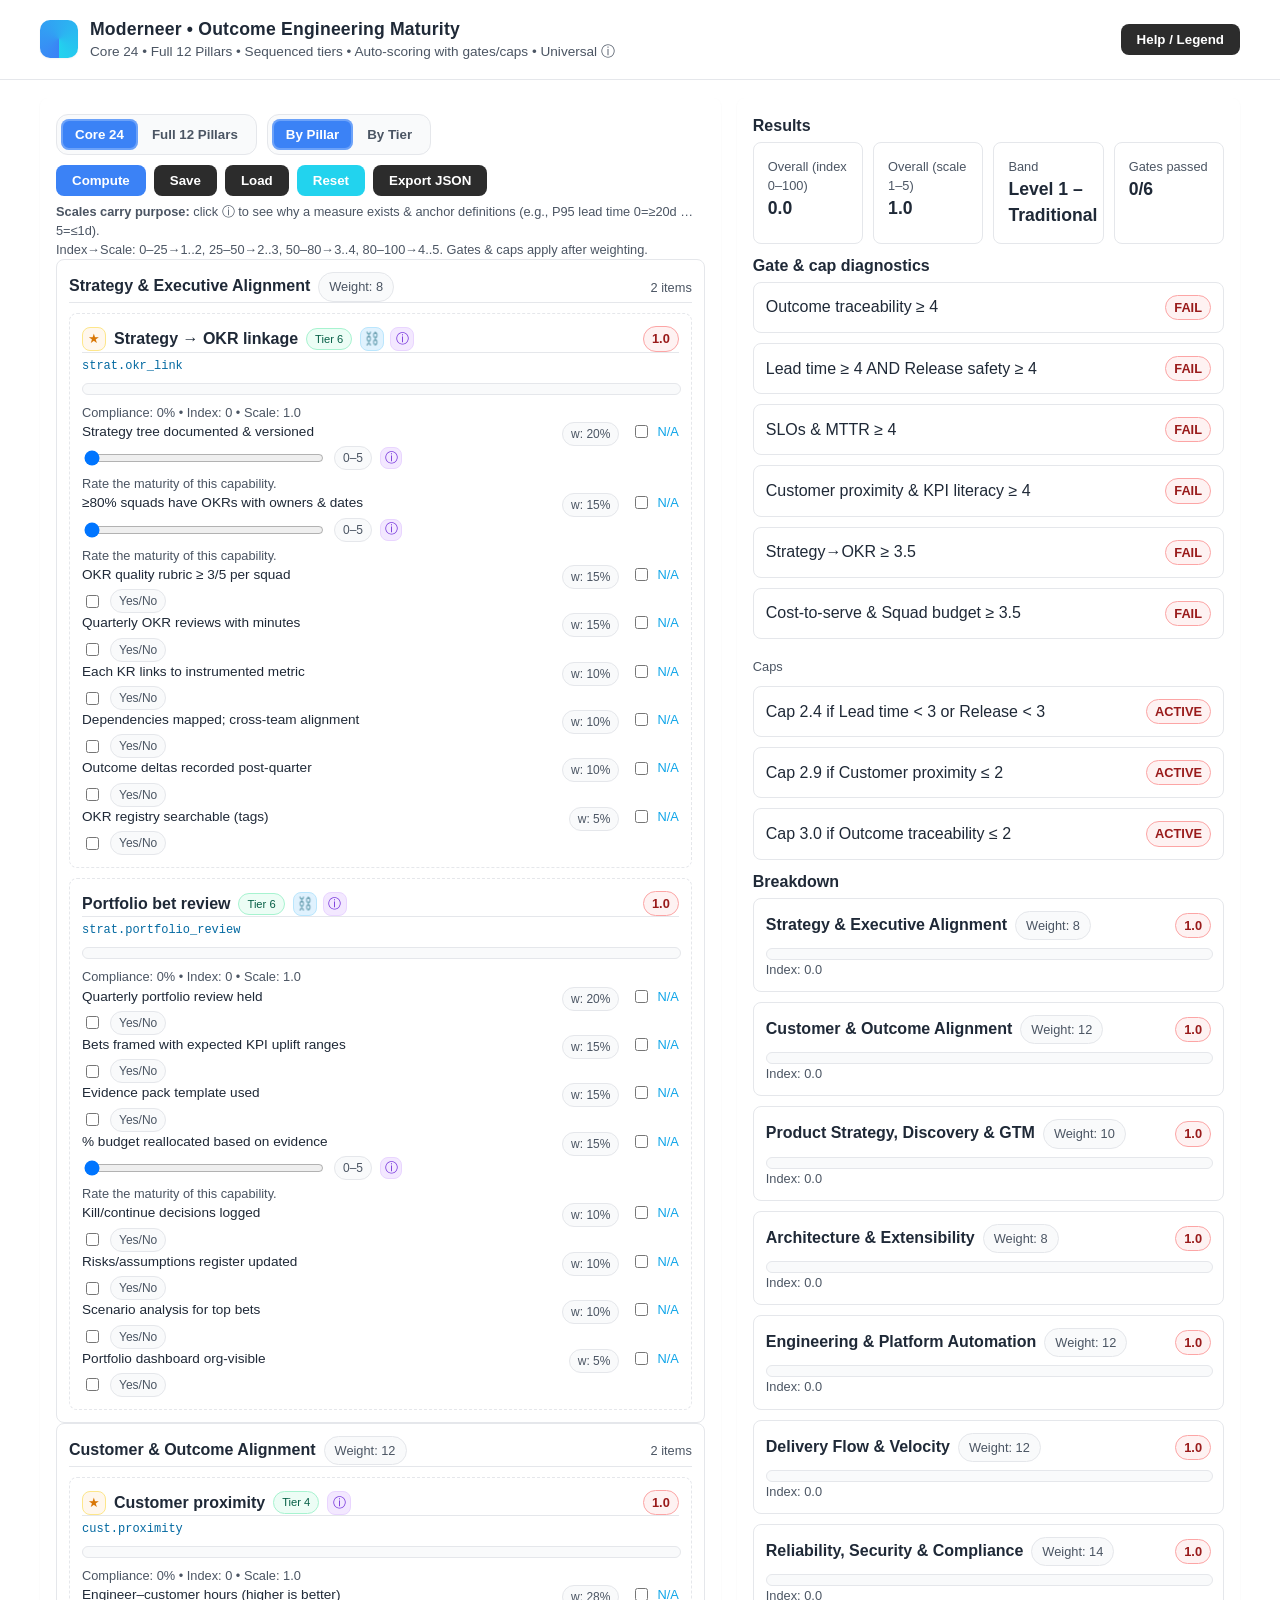
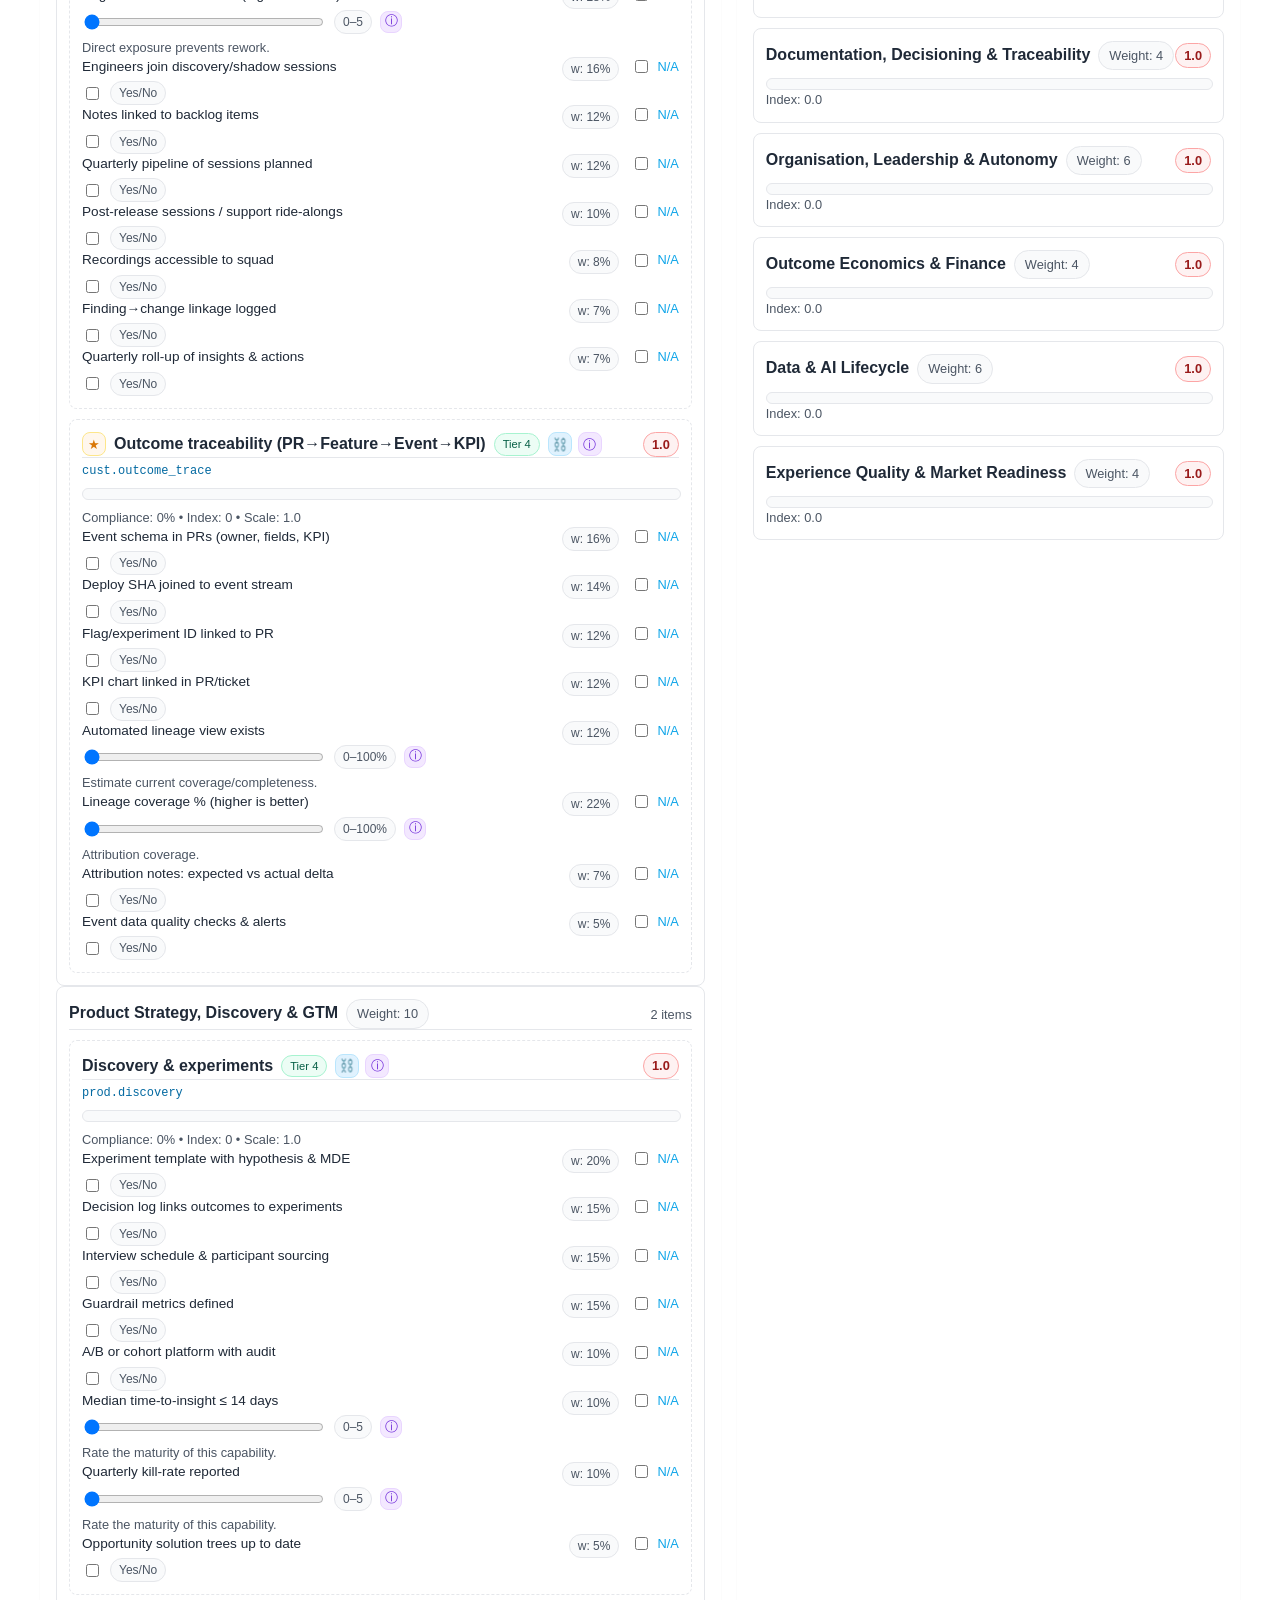
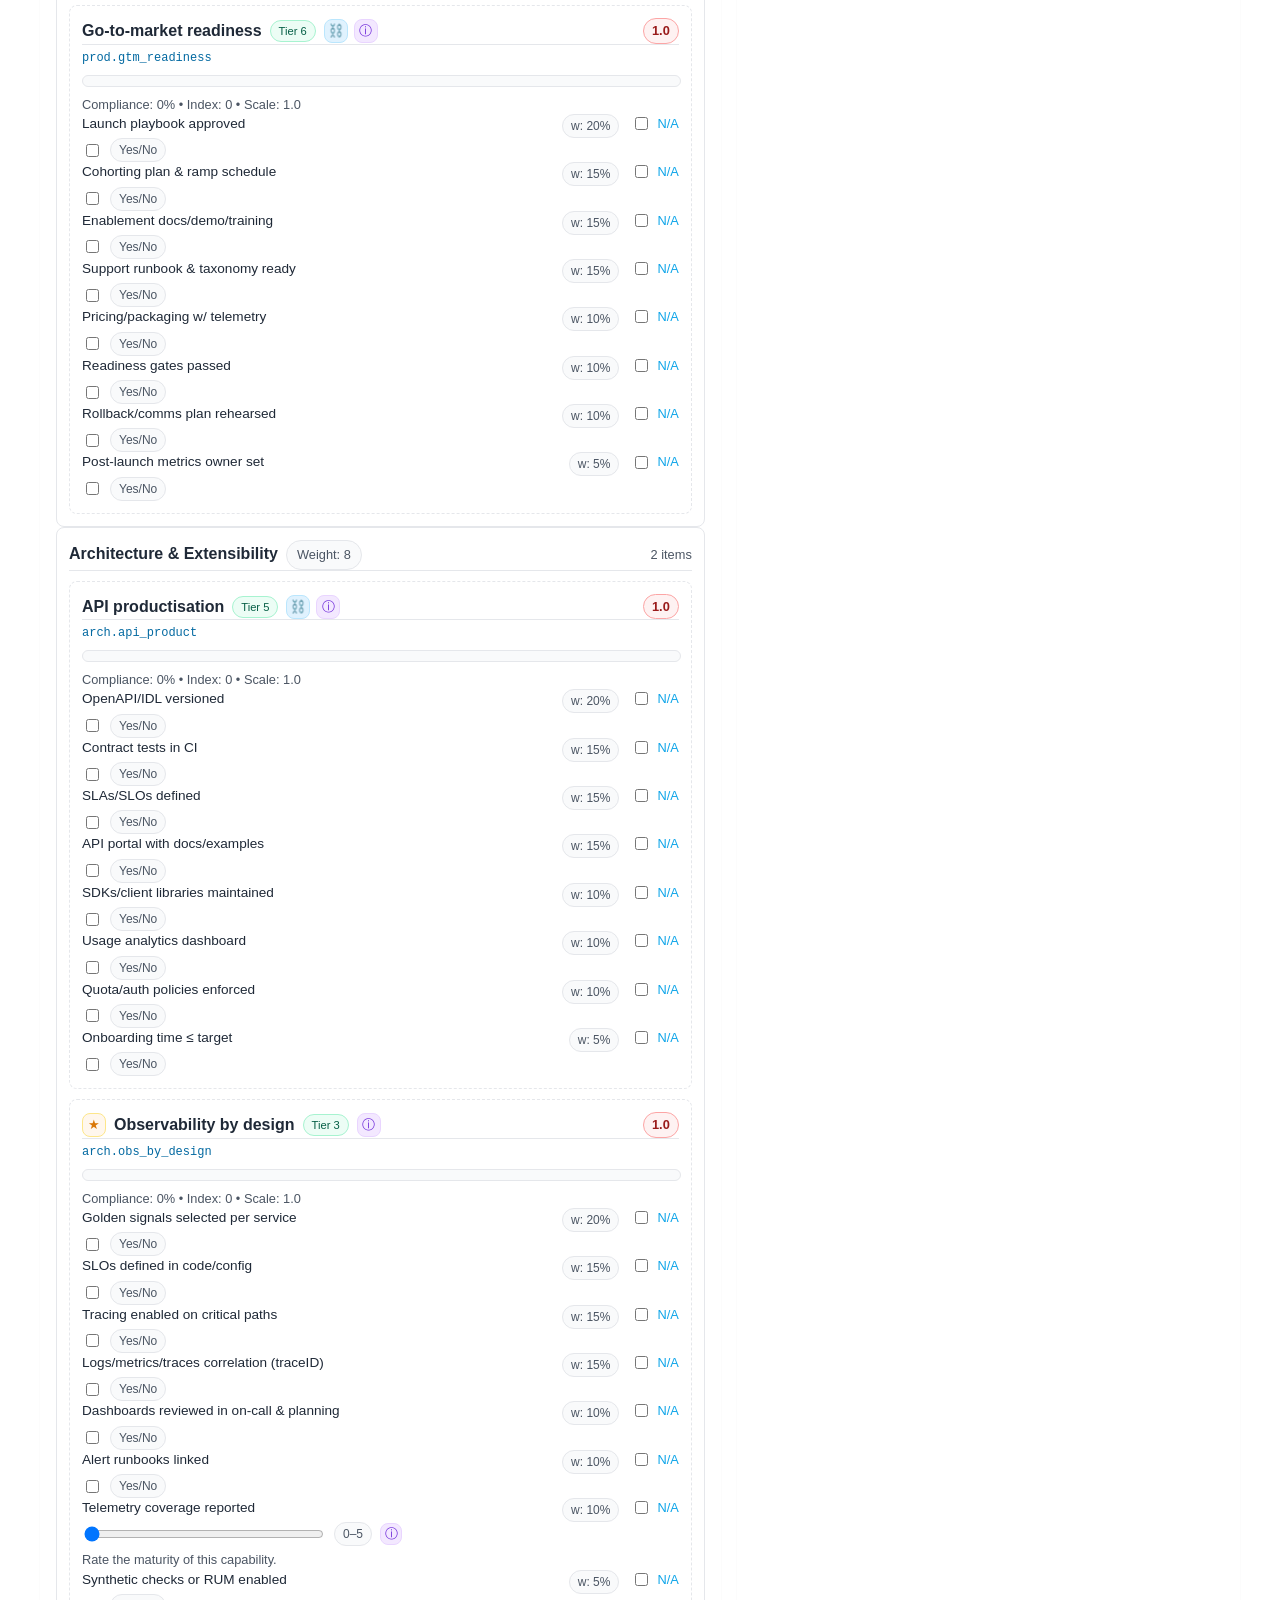
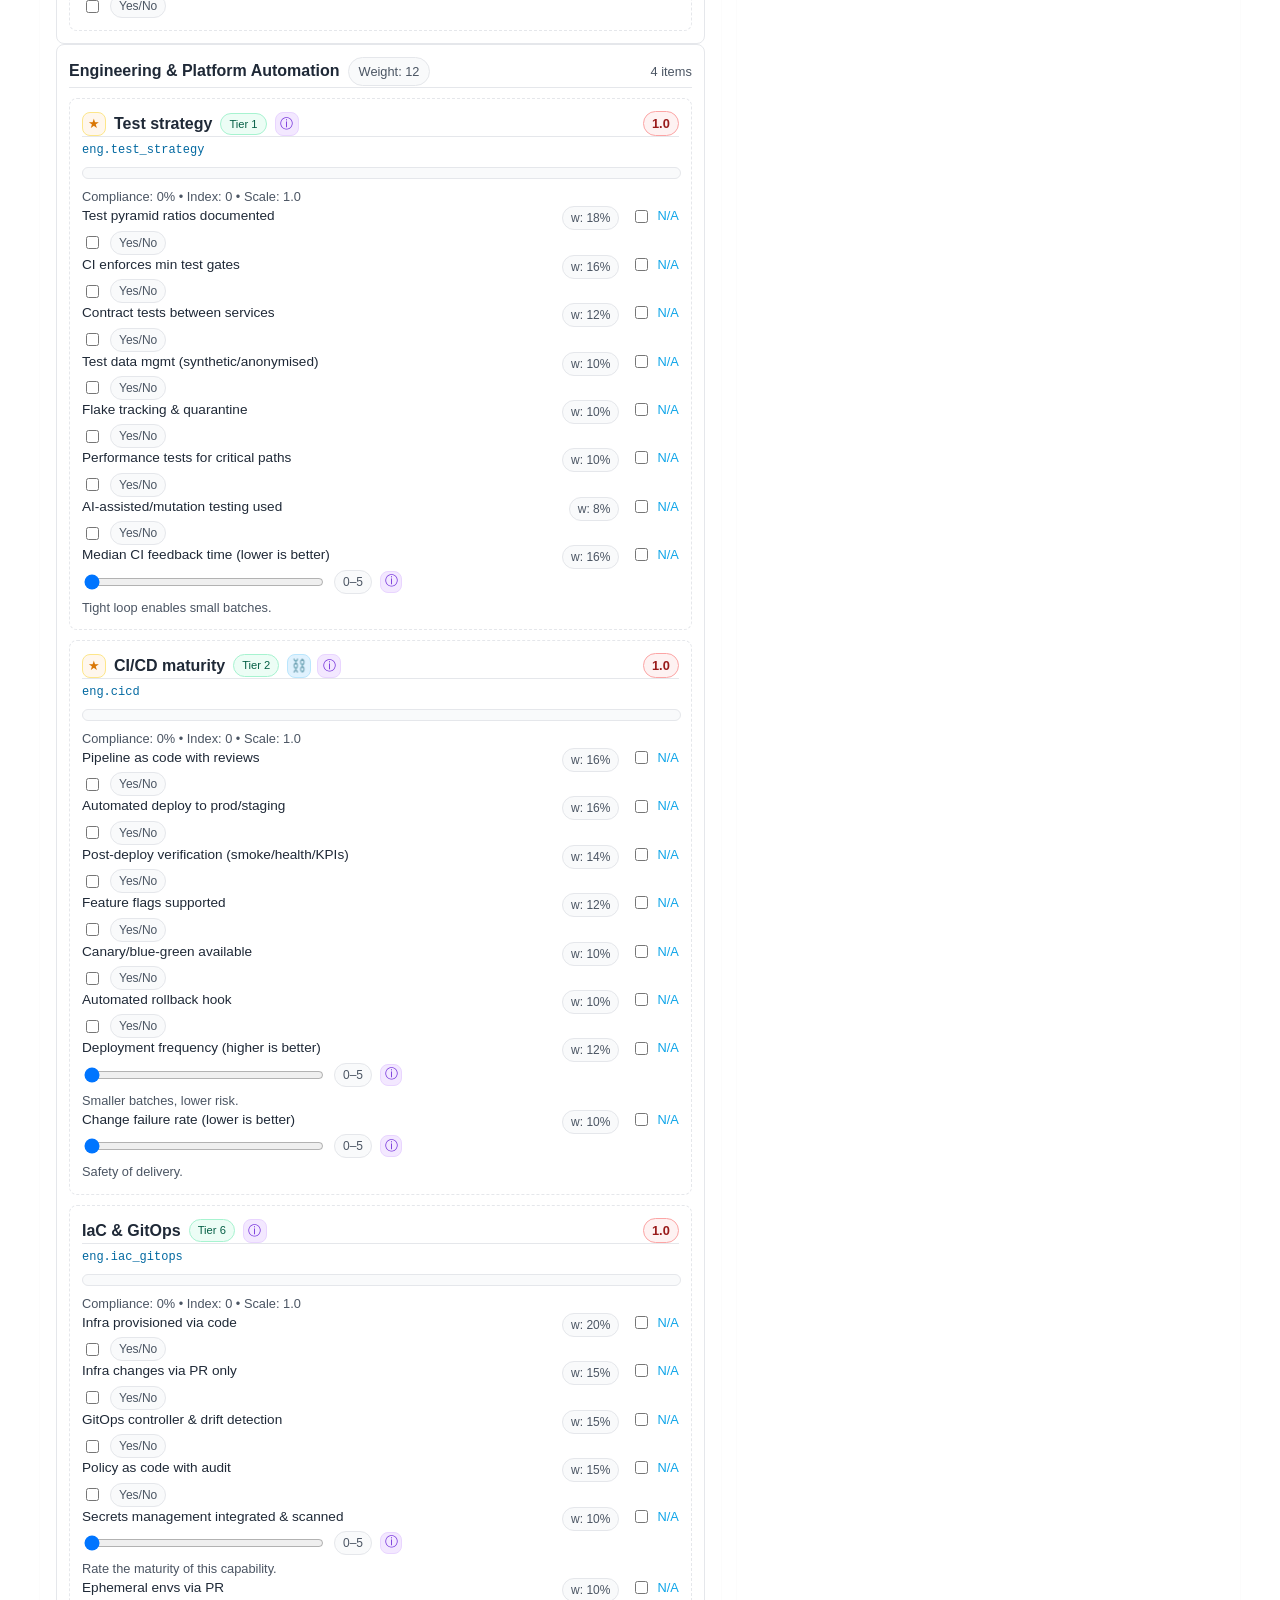
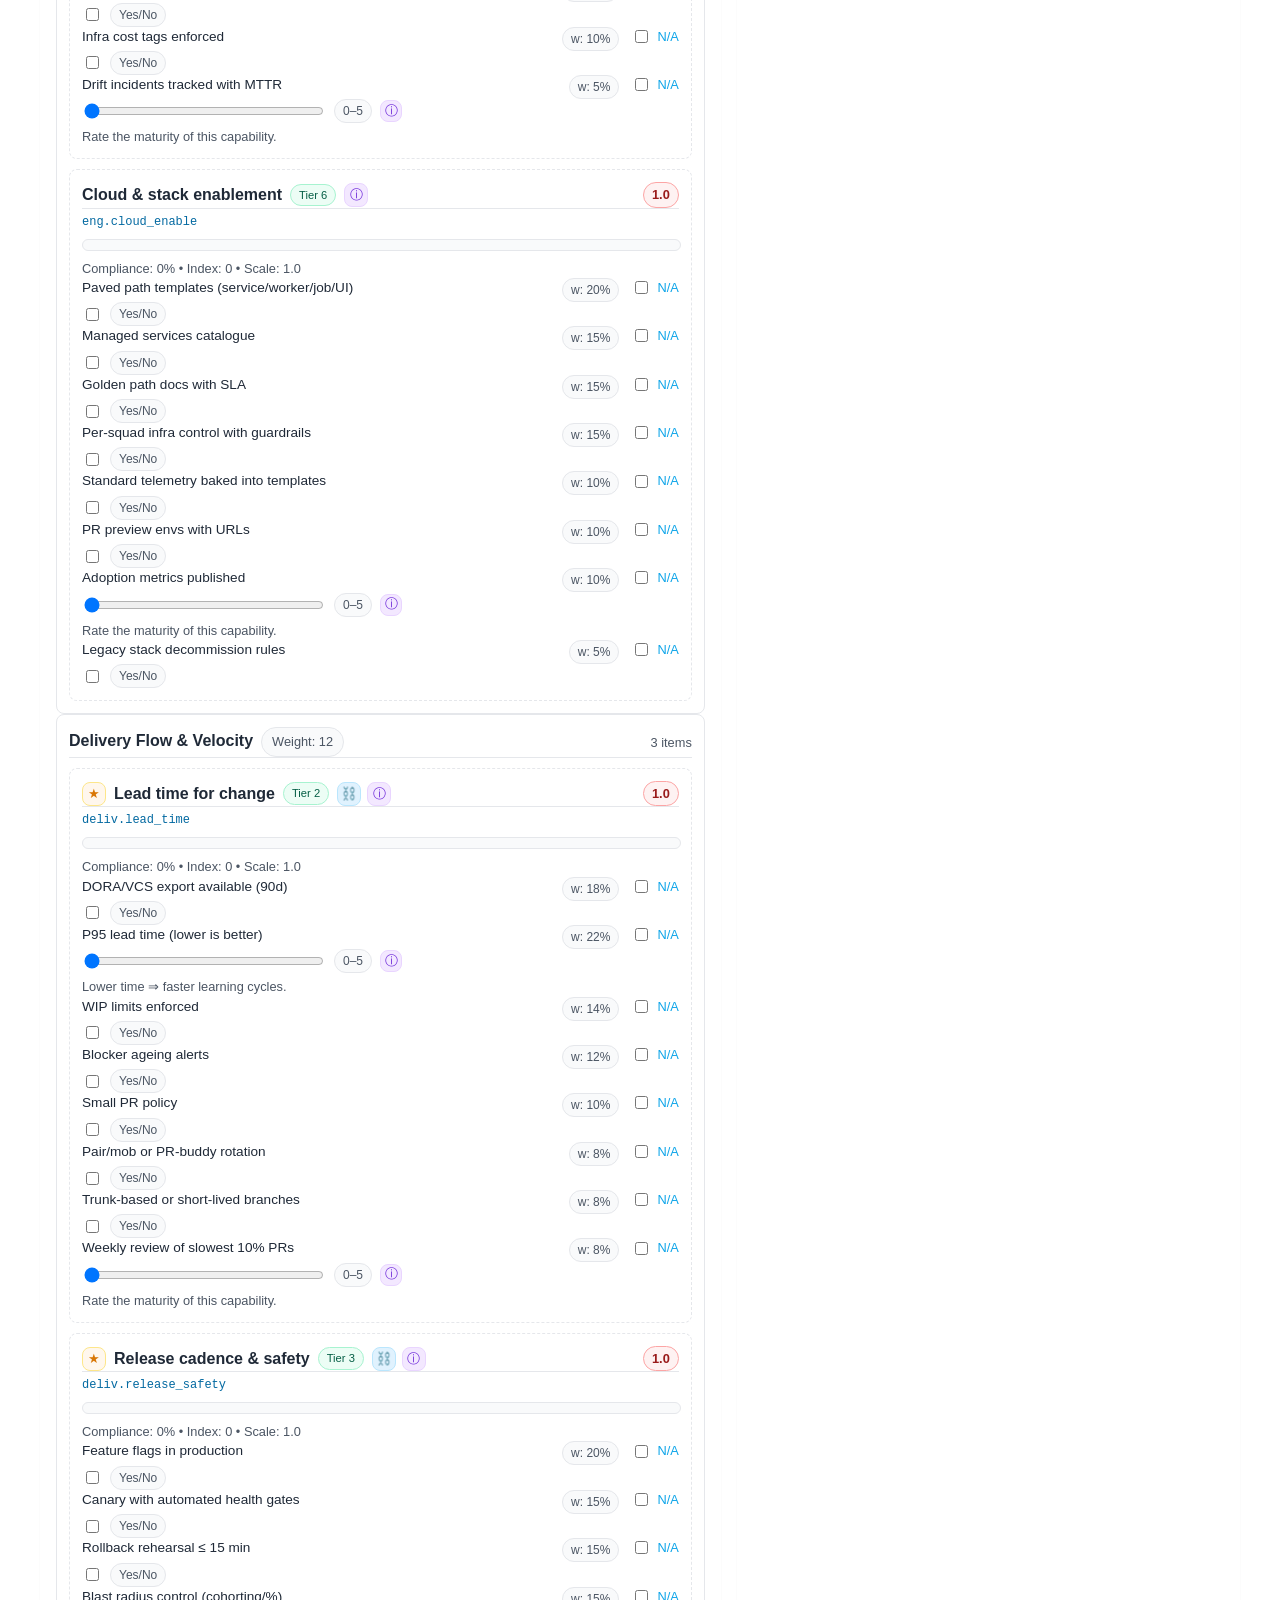
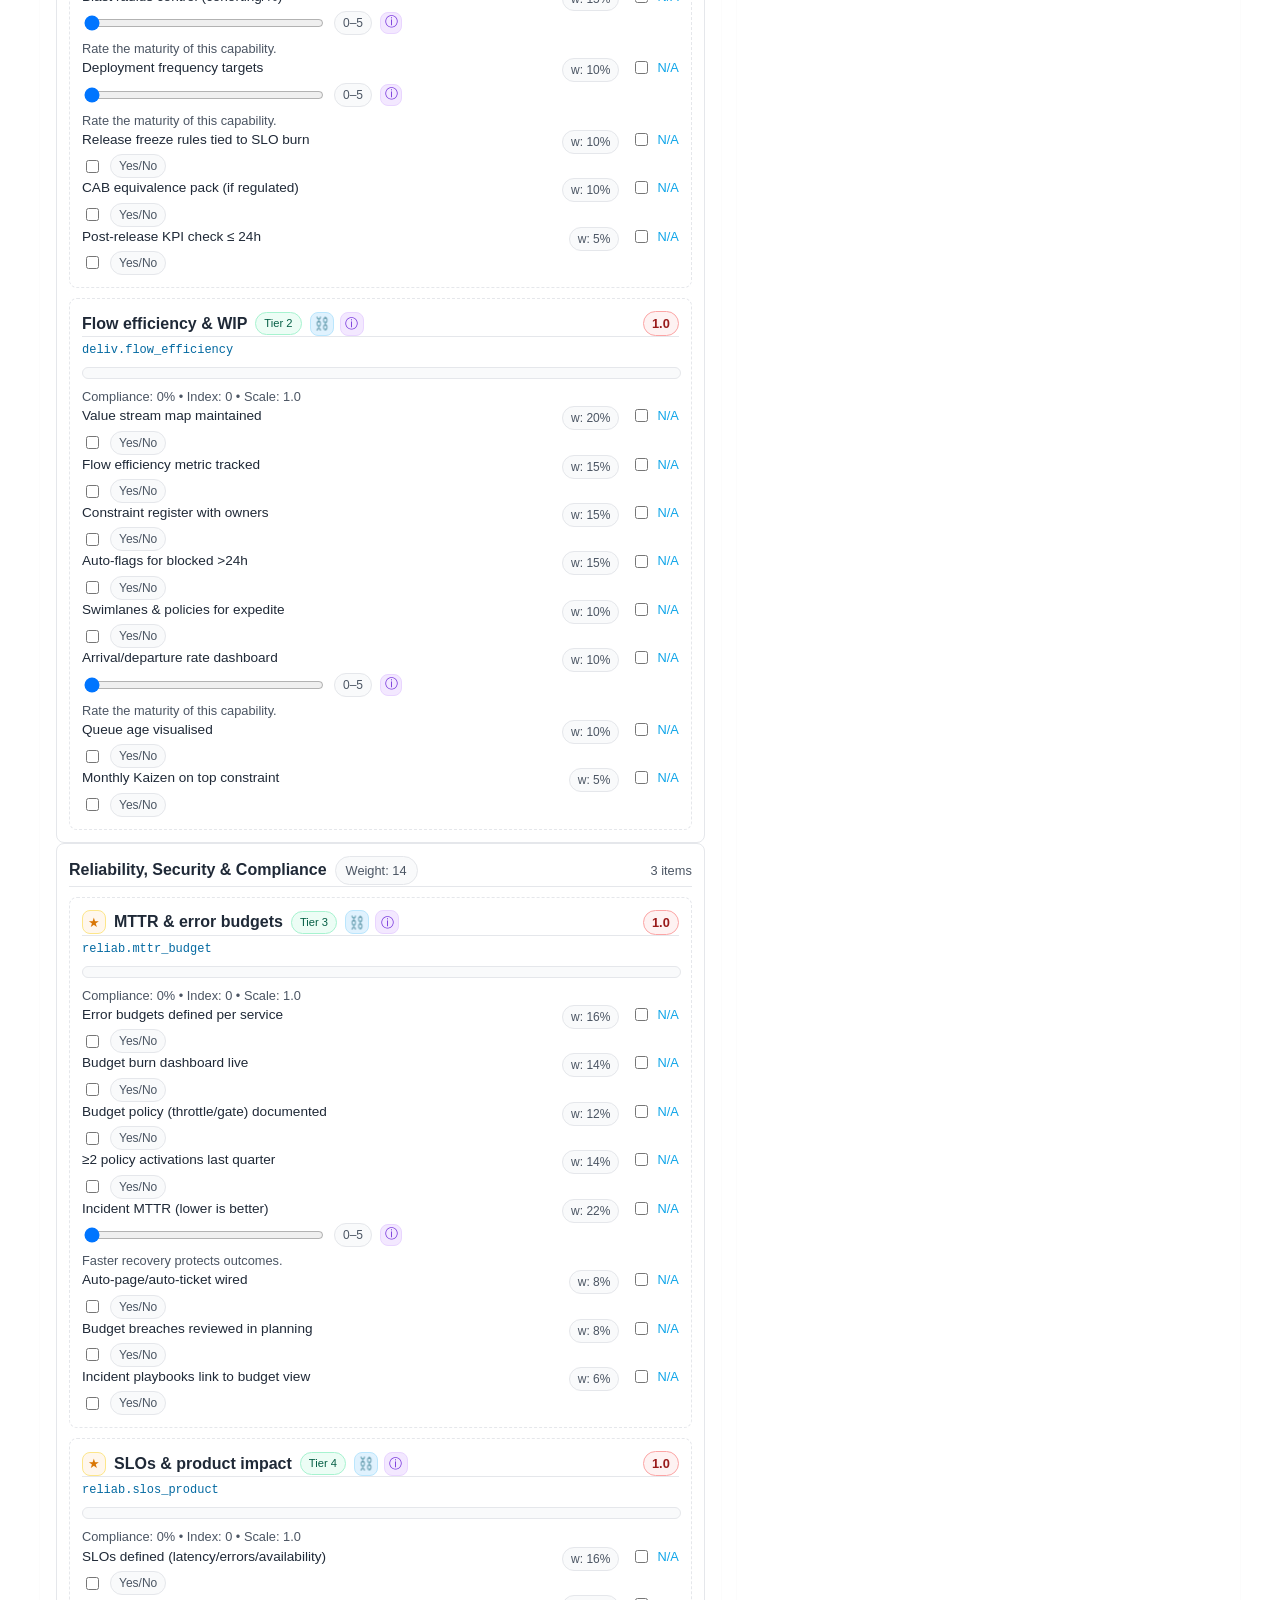
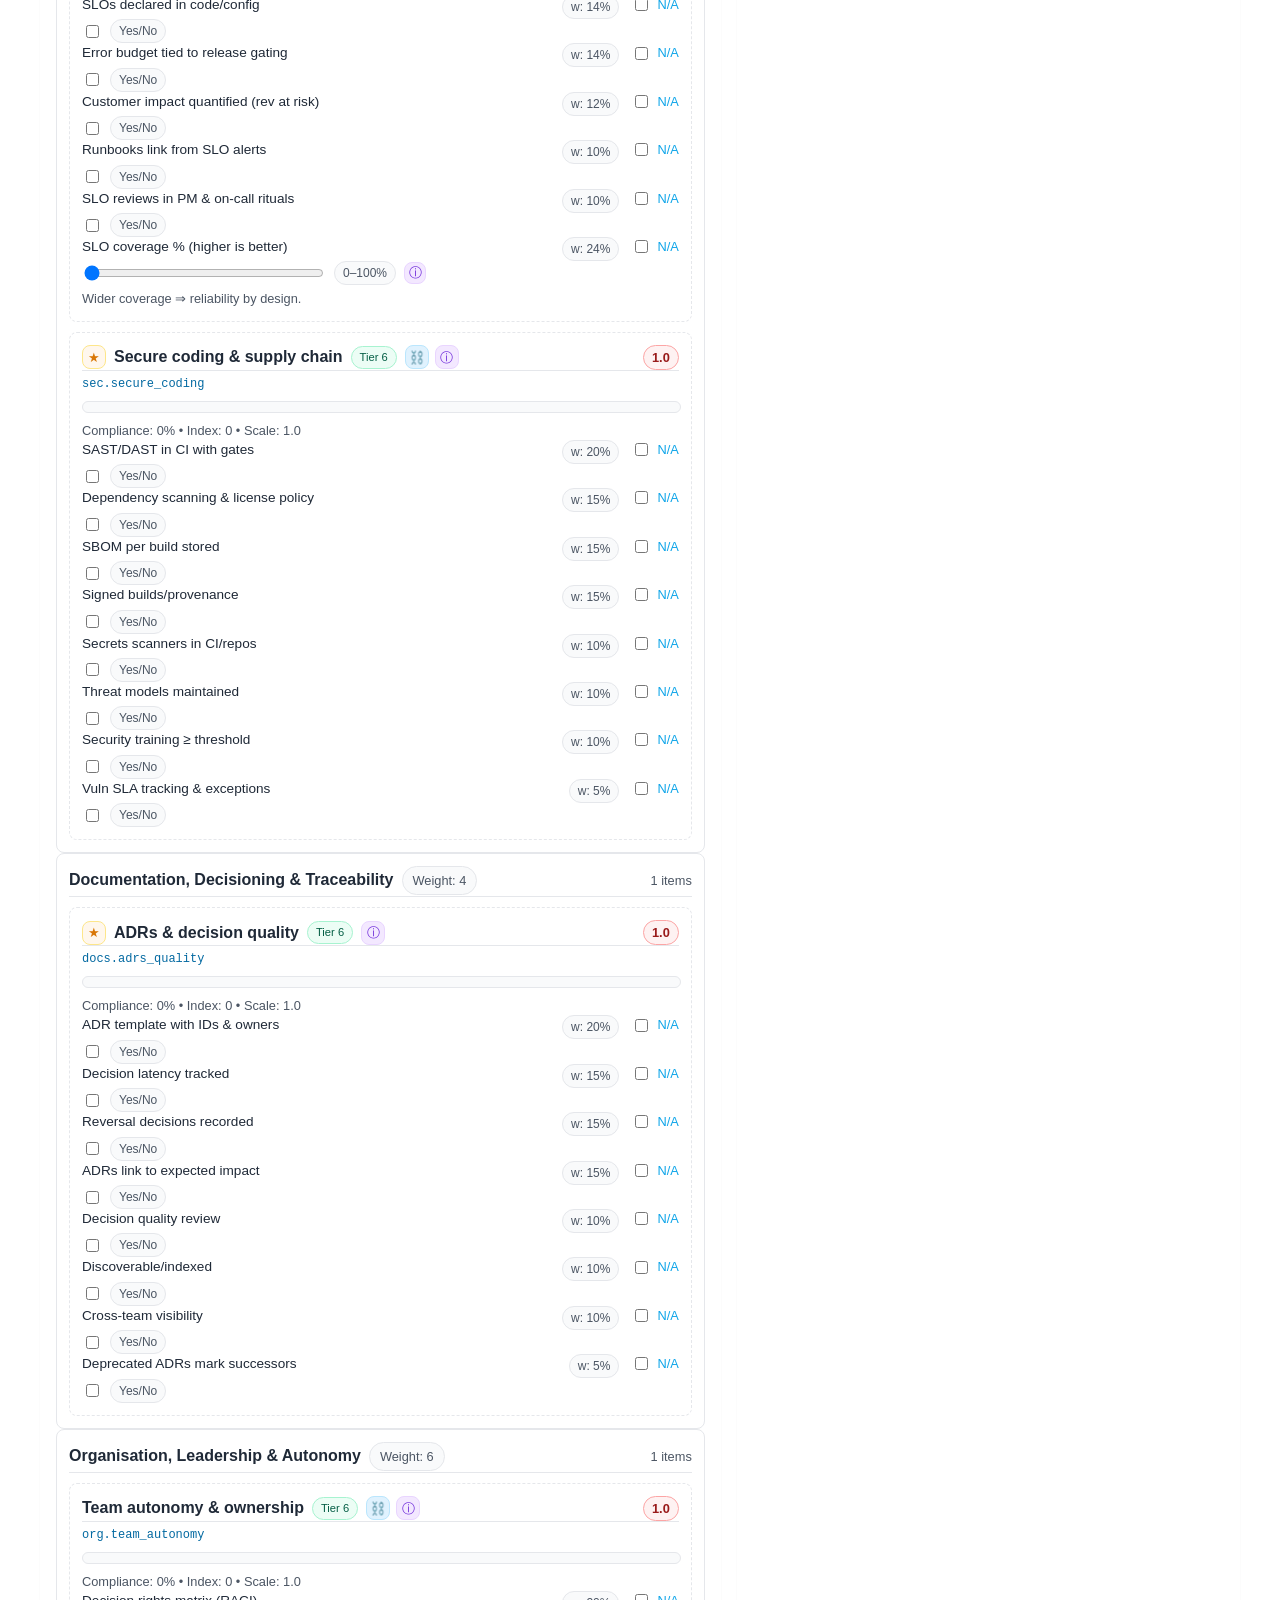
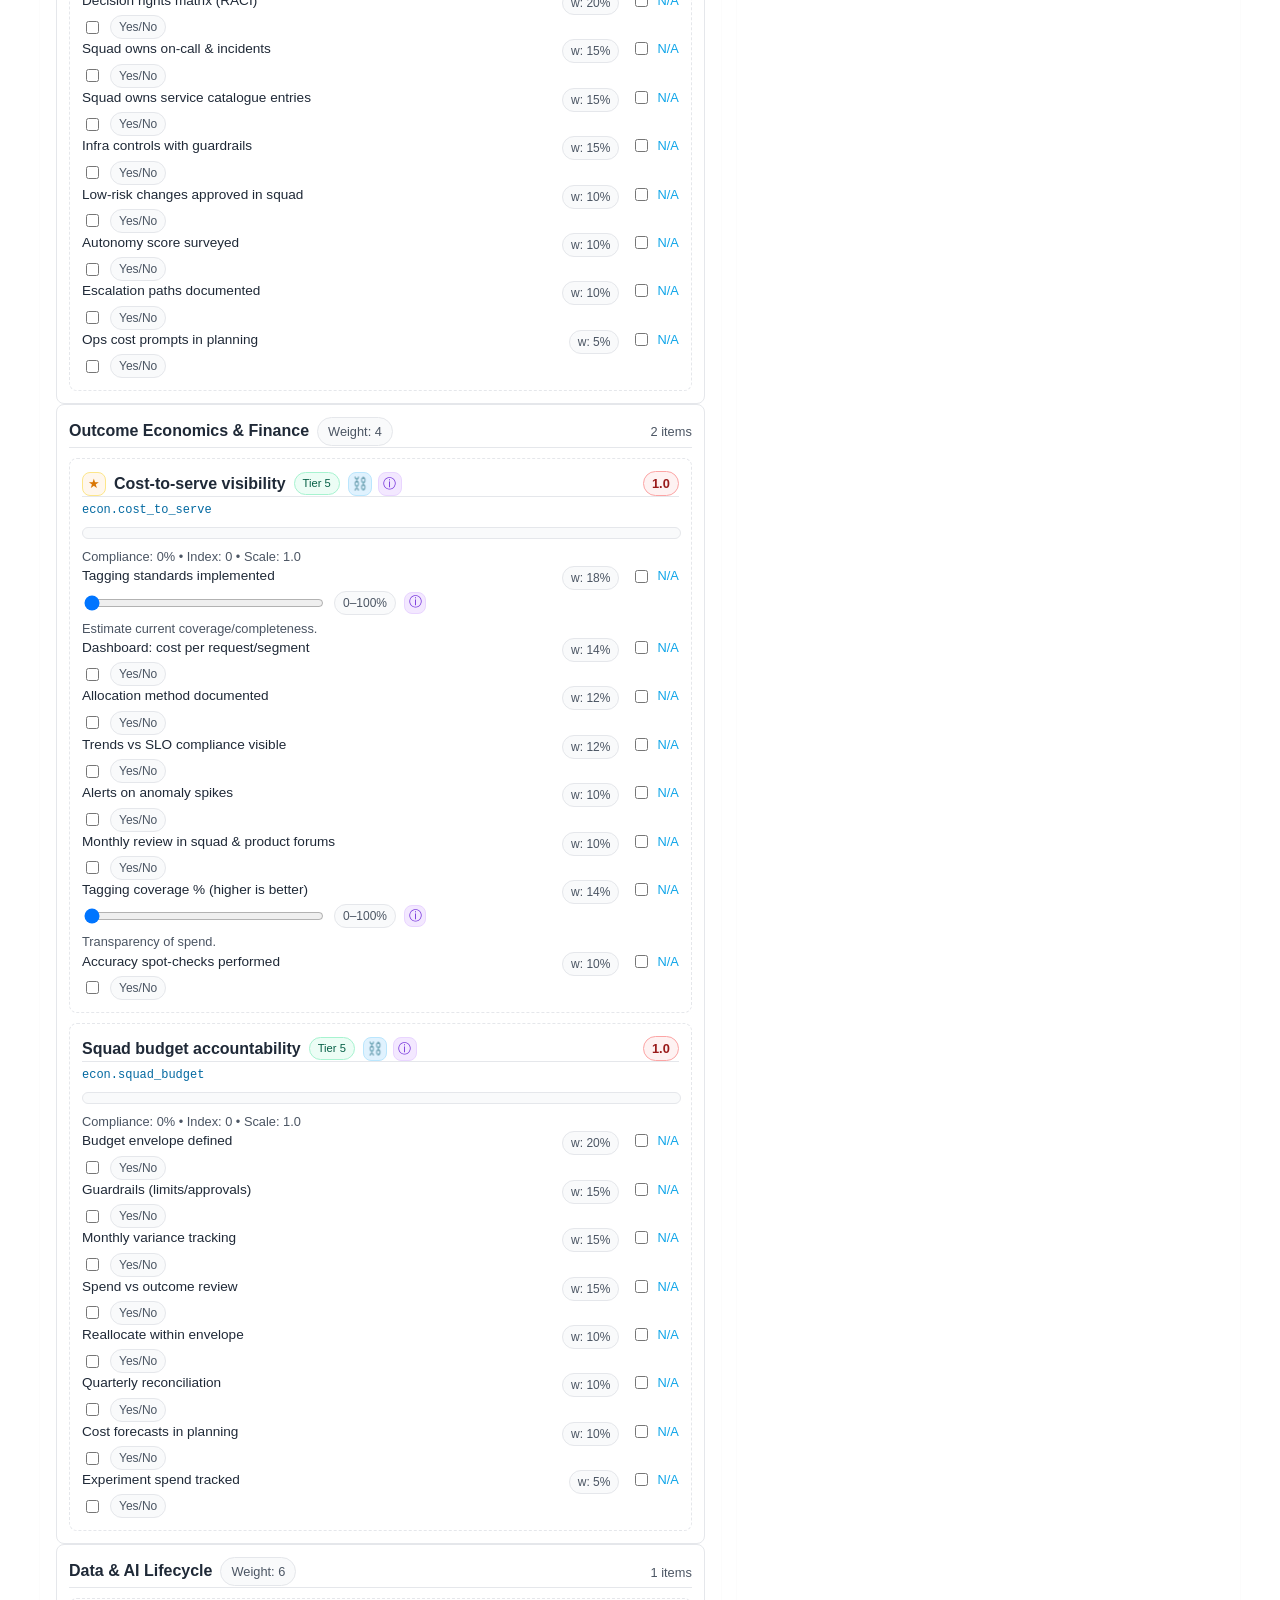
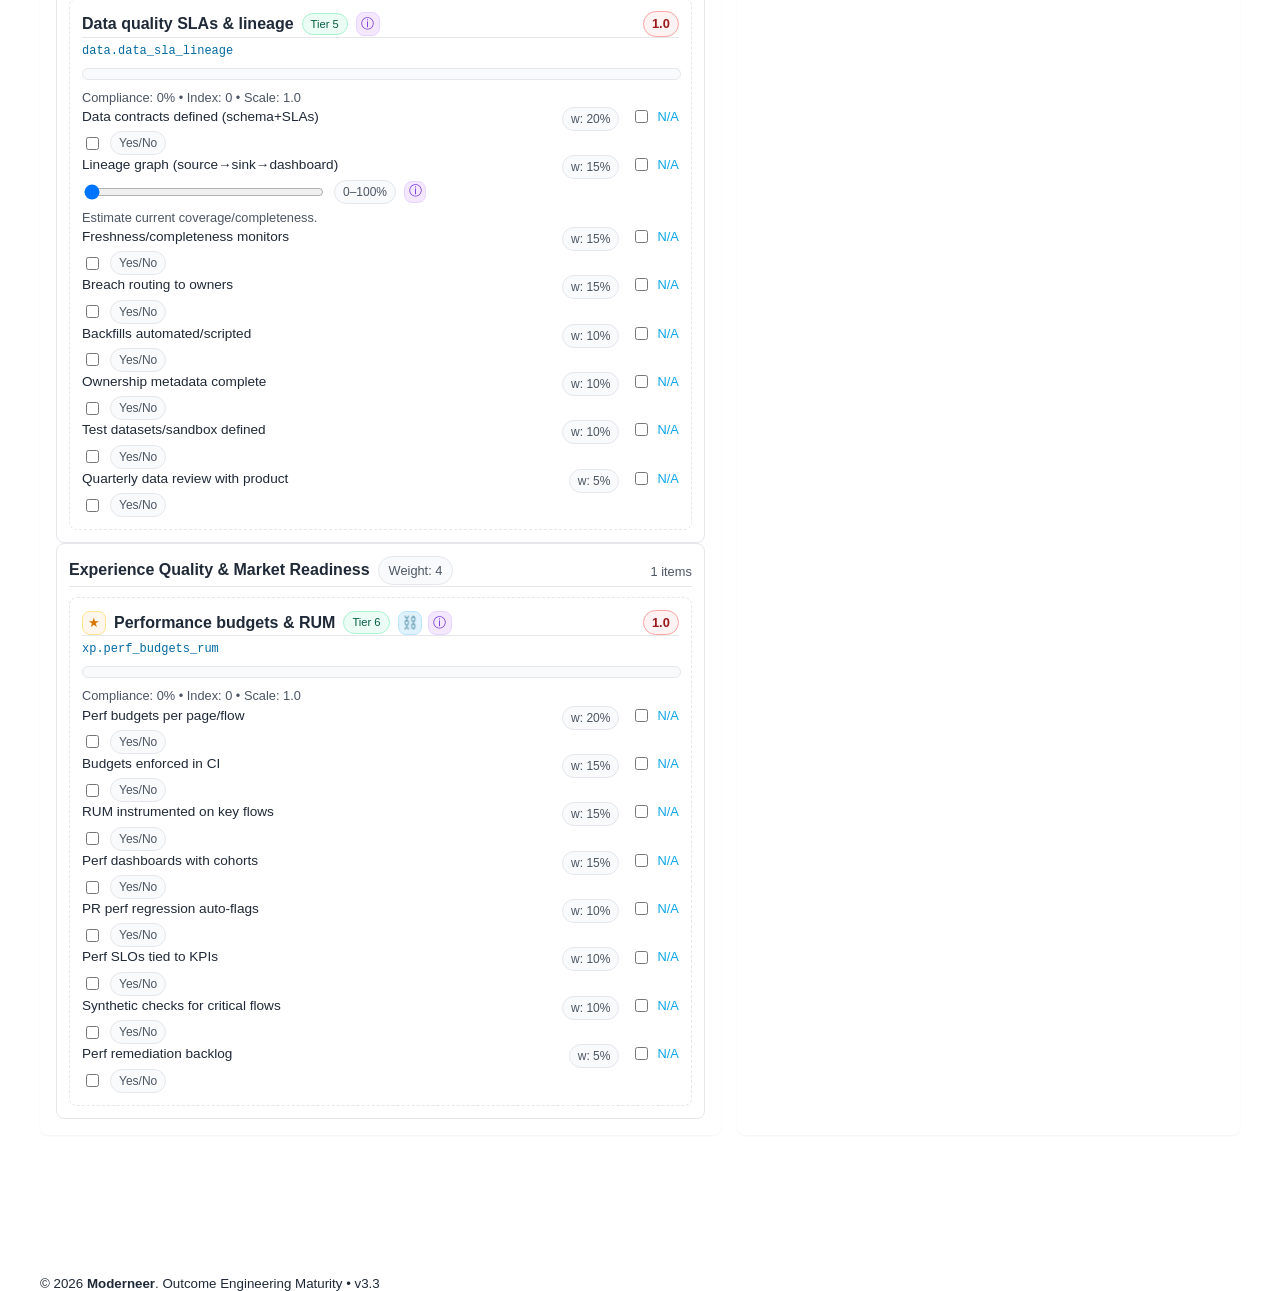
==== commit 1371006a: "Update Index.html" ====
--- a/Index.html
+++ b/Index.html
@@ -4,150 +4,110 @@
 <meta charset="utf-8" />
 <meta name="viewport" content="width=device-width, initial-scale=1" />
 <title>Moderneer • Outcome Engineering Maturity</title>
-<meta name="theme-color" content="#7c5cff" />
-<!-- Default tokens (safe fallbacks). Your moderneer.css will override these. -->
+<meta name="theme-color" content="#3B82F6" />
+<link rel="stylesheet" href="moderneer.css" />
+
+<!-- Minimal site-specific styles using your Moderneer tokens -->
 <style>
   :root{
-    --brand-name:"Moderneer";
-    --font: Inter, ui-sans-serif, system-ui, -apple-system, Segoe UI, Roboto, Arial, sans-serif;
-
-    /* brand palette (override in moderneer.css) */
-    --bg:#0e0f1a;           /* page background */
-    --panel:#13162a;        /* card bg */
-    --muted:#9aa4b2;        /* secondary text */
-    --text:#f6f8ff;         /* primary text */
-
-    --brand:#7c5cff;        /* primary brand */
-    --brand-2:#2dd4bf;      /* accent gradient */
-    --accent:#00d4ff;       /* optional accent */
-
-    --line:#1e2540;         /* borders */
-    --chip:#22284a;         /* chips/pills */
-
-    --ok:#22c55e;           /* good */
-    --warn:#fbbf24;         /* warn */
-    --bad:#ff6b6b;          /* bad */
-
-    --overlay:#0b0f22cc;    /* modal overlay */
-    --radius:14px;
+    --line: var(--color-neutral-200);
+    --chip-bg: var(--color-neutral-50);
+    --chip-fg: var(--color-neutral-600);
+    --radius: var(--radius-md);
   }
 
-  /* === Base === */
-  *{box-sizing:border-box}
-  html,body{height:100%}
-  body{
-    margin:0; font:16px/1.5 var(--font); color:var(--text);
-    background:radial-gradient(60rem 60rem at 10% -10%, #1a1f36, #0b0e19 70%), var(--bg);
-  }
-  a{color:inherit}
-  code{font-family: ui-monospace, SFMono-Regular, Menlo, Consolas, monospace}
+  body{ background: var(--color-neutral-0); color: var(--color-neutral-800); }
 
   header{
-    position:sticky; top:0; z-index:8;
-    background:linear-gradient(180deg, rgba(14,17,30,.95), rgba(14,17,30,.6));
-    backdrop-filter:blur(8px);
-    border-bottom:1px solid var(--line);
+    position: sticky; top:0; z-index: 10;
+    background: var(--color-neutral-0);
+    border-bottom: 1px solid var(--line);
   }
   .wrap{max-width:1200px;margin:0 auto;padding:16px 20px}
   .brandbar{display:flex;align-items:center;justify-content:space-between;gap:16px}
   .brand-left{display:flex;align-items:center;gap:12px}
   .logo{
     width:38px;height:38px;border-radius:10px;flex:0 0 38px;
-    background:conic-gradient(from 180deg, var(--brand), var(--brand-2));
-    box-shadow:0 0 0 3px #ffffff10;
+    background: conic-gradient(from 180deg, var(--color-primary), var(--color-accent));
+    box-shadow: var(--shadow-sm);
   }
-  .wordmark{display:flex;flex-direction:column}
-  .wordmark h1{margin:0;font-size:20px;font-weight:800;letter-spacing:.2px}
-  .wordmark .sub{color:var(--muted);font-size:12px}
-
-  .help-btn{border:1px solid var(--line);background:var(--panel);color:#fff;
-    padding:9px 12px;border-radius:10px;cursor:pointer;font-weight:700}
-  .help-btn:hover{background:#1a1f3e}
+  .wordmark h1{font-size:1.1rem;letter-spacing:.2px;margin:0}
+  .wordmark .sub{color:var(--color-neutral-600);font-size:.85rem}
 
   main{max-width:1200px;margin:18px auto;padding:0 20px 80px}
-  .grid{display:grid;gap:14px}
-  @media (min-width:1100px){ .grid-cols-3{grid-template-columns:1.15fr .85fr} }
-
-  .card{
-    background:linear-gradient(180deg, rgba(255,255,255,.02), rgba(255,255,255,0));
-    border:1px solid var(--line); border-radius:var(--radius); padding:18px;
-    box-shadow:0 10px 30px rgba(0,0,0,.25), inset 0 1px 0 rgba(255,255,255,.03)
-  }
-
+  .grid{display:grid;gap:16px}
+  @media(min-width:1100px){ .grid-cols-3{grid-template-columns:1.15fr .85fr} }
+
+  /* Chips, pills, icons */
+  .pill{display:inline-flex;gap:8px;align-items:center;padding:4px 10px;background:var(--chip-bg);
+    border:1px solid var(--line);border-radius:var(--radius-full);color:var(--chip-fg);font-size:.8rem}
+  .icons{display:flex;gap:6px;align-items:center}
+  .ico{display:inline-flex;align-items:center;justify-content:center;width:22px;height:22px;border-radius:8px;
+    background:var(--color-neutral-50);border:1px solid var(--line);color:var(--color-neutral-800);cursor:pointer;font-size:.8rem}
+  .ico.star{color:#d97706;background:#FFF7ED;border-color:#FDE68A}
+  .ico.chain{color:#0369a1;background:#E0F2FE;border-color:#BAE6FD}
+  .ico.info{color:#6d28d9;background:#F3E8FF;border-color:#E9D5FF}
+
+  /* Toggles */
   .toolbar{display:flex;flex-wrap:wrap;gap:10px;align-items:center}
-  .seg{display:inline-flex;padding:4px;background:var(--chip);border-radius:12px;border:1px solid var(--line)}
-  .seg button{border:0;background:transparent;color:var(--muted);padding:8px 14px;border-radius:8px;cursor:pointer;font-weight:600}
-  .seg button.active{background:var(--brand);color:#fff;box-shadow:0 0 0 2px #ffffff12 inset}
-
-  .btn{border:1px solid var(--line);background:var(--panel);color:#fff;padding:9px 14px;border-radius:10px;cursor:pointer;font-weight:600}
-  .btn.primary{background:var(--brand);border-color:#5f46d9}
-  .btn.warn{background:var(--warn);border-color:#8a6b00;color:#111}
-
-  .pill{display:inline-flex;gap:8px;align-items:center;padding:4px 10px;background:var(--chip);border:1px solid var(--line);border-radius:999px;color:var(--muted);font-size:12px}
-  .muted{color:var(--muted)}
-  .h2{font-size:18px;margin:0 0 8px}
-  .h3{font-size:16px;margin:16px 0 4px}
-
-  .pillar-card{border:1px solid var(--line);border-radius:14px;padding:12px;background:rgba(255,255,255,.02)}
-  .item{border:1px dashed #2b335a;border-radius:12px;padding:12px;background:rgba(255,255,255,.02);margin-top:10px}
+  .seg{display:inline-flex;padding:4px;background:var(--color-neutral-50);border-radius:12px;border:1px solid var(--line)}
+  .seg button{border:0;background:transparent;color:var(--color-neutral-600);padding:8px 14px;border-radius:8px;cursor:pointer;font-weight:600}
+  .seg button.active{background:var(--color-primary);color:#fff;box-shadow:0 0 0 2px #ffffff40 inset}
+
+  /* Cards use your .card; tiny typography helpers */
+  .tiny{font-size:.8rem;color:var(--color-neutral-600)}
+  .h3{font-size:1rem;margin:0 0 4px 0}
+
+  /* Item rows */
+  .pillar-card{border:1px solid var(--line);border-radius:var(--radius);padding:12px;background:#fff}
+  .item{border:1px dashed var(--line);border-radius:var(--radius);padding:12px;background:#fff;margin-top:10px}
   .item header{display:flex;justify-content:space-between;align-items:center;gap:8px}
   .titleWrap{display:flex;align-items:center;gap:8px;flex-wrap:wrap}
-  .icons{display:flex;gap:6px;align-items:center}
-  .ico{display:inline-flex;align-items:center;justify-content:center;width:22px;height:22px;border-radius:7px;background:#1a2040;border:1px solid var(--line);color:#cfe;cursor:pointer;font-size:12px}
-  .ico.star{color:#ffd76b;background:#2b230f;border-color:#6b5514}
-  .ico.chain{color:#9fd7ff}
-  .ico.info{color:#d1c7ff}
-
-  .score-badge{padding:2px 8px;border-radius:999px;font-weight:700;font-size:12px;border:1px solid var(--line)}
-  .score-good{background:#0f2f1b;color:#7ef39a;border-color:#135d34}
-  .score-warn{background:#2f2a0f;color:#ffd977;border-color:#6b5514}
-  .score-bad{background:#311315;color:#ffa1a9;border-color:#6b262b}
-
-  .progress{width:100%;height:10px;border-radius:999px;background:#0e1230;border:1px solid var(--line);overflow:hidden}
-  .bar{height:100%;background:linear-gradient(90deg, var(--brand), var(--brand-2));width:0%}
-
-  .checks{display:grid;gap:10px}
+
+  /* Progress + badges */
+  .progress{width:100%;height:10px;border-radius:999px;background:var(--color-neutral-50);
+    border:1px solid var(--line);overflow:hidden}
+  .bar{height:100%;background:linear-gradient(90deg,var(--color-primary),var(--color-accent));width:0%}
+  .score-badge{padding:2px 8px;border-radius:999px;font-weight:700;font-size:.8rem;border:1px solid var(--line)}
+  .score-good{background:#ECFDF5;color:#065F46;border-color:#A7F3D0}
+  .score-warn{background:#FFFBEB;color:#92400E;border-color:#FDE68A}
+  .score-bad{background:#FEF2F2;color:#991B1B;border-color:#FCA5A5}
+  .tierTag{background:#ECFDF5;border:1px solid #A7F3D0;color:#065F46;padding:2px 8px;border-radius:999px;font-size:.7rem}
+
   .row{display:flex;gap:12px;align-items:flex-start;flex-wrap:wrap}
   .field{display:flex;flex-direction:column;gap:4px;min-width:280px;flex:1}
-  .field label{font-size:13px;color:#e6e9ff}
-  .chip{padding:2px 8px;border-radius:999px;background:#223;color:#aee;border:1px solid #2b395a;font-size:12px}
-  .tiny{font-size:12px;color:var(--muted)}
+  .field label{font-size:.85rem;color:var(--color-neutral-800)}
+  .chip{padding:2px 8px;border-radius:999px;background:var(--color-neutral-50);color:var(--color-neutral-600);
+    border:1px solid var(--line);font-size:.75rem}
+  .na{display:flex;align-items:center;gap:6px;font-size:.8rem;color:#0ea5e9}
+
   input[type="range"]{width:240px}
-  .na{display:flex;align-items:center;gap:6px;font-size:12px;color:#9fb2ff}
-
   .kpis{display:grid;grid-template-columns:repeat(4,minmax(0,1fr));gap:10px}
-  .kpi{border:1px solid var(--line);border-radius:14px;padding:14px;background:rgba(255,255,255,.02)}
-  .kpi strong{font-size:18px}
-  .tierTag{background:#1b2a14;border:1px solid #25421b;color:#9fe18c;padding:2px 8px;border-radius:999px;font-size:11px}
-  .deck{display:grid;gap:12px}
-
-  /* modal */
-  .overlay{position:fixed;inset:0;background:var(--overlay);display:none;z-index:20;align-items:center;justify-content:center;padding:20px}
-  .modal{max-width:820px;width:100%;background:#0f142b;border:1px solid var(--line);border-radius:14px;box-shadow:0 20px 60px #0009}
+  .kpi{border:1px solid var(--line);border-radius:var(--radius);padding:14px;background:#fff}
+  .kpi strong{font-size:1.1rem}
+
+  /* Modal */
+  .overlay{position:fixed;inset:0;background:rgba(0,0,0,.35);display:none;z-index:20;align-items:center;justify-content:center;padding:20px}
+  .modal{max-width:820px;width:100%;background:#fff;border:1px solid var(--line);border-radius:var(--radius);box-shadow:var(--shadow-lg)}
   .modal header{display:flex;justify-content:space-between;align-items:center;padding:14px 16px;border-bottom:1px solid var(--line)}
   .modal .content{padding:16px;max-height:72vh;overflow:auto}
-  .x{cursor:pointer;border:1px solid var(--line);border-radius:8px;padding:4px 8px;background:#1b2040}
-  .bul{margin:8px 0 0 16px;color:#cfe}
-  .bul li{margin:4px 0}
-
-  footer{color:var(--muted);text-align:center}
+  .x{cursor:pointer;border:1px solid var(--line);border-radius:8px;padding:4px 8px;background:var(--color-neutral-50)}
+
+  /* Buttons (use your classes) */
+  .btn-group{display:flex;flex-wrap:wrap;gap:8px}
 </style>
-
-<!-- Your brand stylesheet; place it next to this file. It will override tokens and styles above. -->
-<link rel="stylesheet" href="moderneer.css">
 </head>
 <body class="moderneer">
 <header>
   <div class="wrap brandbar">
     <div class="brand-left">
-      <!-- If you have a mark, swap this div for: <img src="assets/moderneer-mark.svg" alt="Moderneer" class="logo" /> -->
       <div class="logo" aria-hidden="true"></div>
       <div class="wordmark">
         <h1>Moderneer • Outcome Engineering Maturity</h1>
         <div class="sub">Core 24 • Full 12 Pillars • Sequenced tiers • Auto-scoring with gates/caps • Universal ⓘ</div>
       </div>
     </div>
-    <button id="btnHelp" class="help-btn" aria-label="Open help and legend">Help / Legend</button>
+    <button id="btnHelp" class="btn btn-secondary" aria-label="Open help and legend">Help / Legend</button>
   </div>
 </header>
 
@@ -162,38 +122,40 @@
         <button id="btnViewPillar" class="active" aria-selected="true">By Pillar</button>
         <button id="btnViewTier" aria-selected="false">By Tier</button>
       </div>
-      <button class="btn primary" id="btnCompute">Compute</button>
-      <button class="btn" id="btnSave">Save</button>
-      <button class="btn" id="btnLoad">Load</button>
-      <button class="btn warn" id="btnReset">Reset</button>
-      <button class="btn" id="btnExport">Export JSON</button>
+      <div class="btn-group">
+        <button class="btn btn-primary" id="btnCompute">Compute</button>
+        <button class="btn btn-secondary" id="btnSave">Save</button>
+        <button class="btn btn-secondary" id="btnLoad">Load</button>
+        <button class="btn btn-accent" id="btnReset">Reset</button>
+        <button class="btn btn-secondary" id="btnExport">Export JSON</button>
+      </div>
     </div>
 
-    <div class="section tiny" style="margin-top:6px">
+    <div class="tiny" style="margin-top:6px">
       <b>Scales carry purpose:</b> click ⓘ to see why a measure exists & anchor definitions (e.g., P95 lead time 0=≥20d … 5=≤1d).
       <br/>Index→Scale: 0–25→1..2, 25–50→2..3, 50–80→3..4, 80–100→4..5. Gates & caps apply after weighting.
     </div>
 
-    <div id="formArea" class="section"></div>
+    <div id="formArea"></div>
   </section>
 
   <aside class="card">
-    <h2 class="h2">Results</h2>
+    <h2 class="h3">Results</h2>
     <div class="kpis">
-      <div class="kpi"><div class="muted">Overall (index 0–100)</div><strong id="overallIndex">—</strong></div>
-      <div class="kpi"><div class="muted">Overall (scale 1–5)</div><strong id="overallScale">—</strong></div>
-      <div class="kpi"><div class="muted">Band</div><strong id="overallBand">—</strong></div>
-      <div class="kpi"><div class="muted">Gates passed</div><strong id="gatesPassed">—</strong></div>
+      <div class="kpi"><div class="tiny">Overall (index 0–100)</div><strong id="overallIndex">—</strong></div>
+      <div class="kpi"><div class="tiny">Overall (scale 1–5)</div><strong id="overallScale">—</strong></div>
+      <div class="kpi"><div class="tiny">Band</div><strong id="overallBand">—</strong></div>
+      <div class="kpi"><div class="tiny">Gates passed</div><strong id="gatesPassed">—</strong></div>
     </div>
 
-    <div class="section">
+    <div style="margin-top:10px">
       <h3 class="h3">Gate & cap diagnostics</h3>
-      <div id="gateList" class="deck"></div>
+      <div id="gateList" style="display:grid;gap:10px"></div>
     </div>
 
-    <div class="section">
+    <div style="margin-top:10px">
       <h3 class="h3">Breakdown</h3>
-      <div id="pillarBreakdown" class="deck"></div>
+      <div id="pillarBreakdown" style="display:grid;gap:10px"></div>
     </div>
   </aside>
 </main>
@@ -206,17 +168,15 @@
   </div>
 </div>
 
-<footer class="wrap" style="margin-top:30px">
-  <small>© <span id="yr"></span> <strong>Moderneer</strong>. Outcome Engineering Maturity • v3.2</small>
+<footer class="wrap" style="margin-top:24px">
+  <small>© <span id="yr"></span> <strong>Moderneer</strong>. Outcome Engineering Maturity • v3.3</small>
 </footer>
 
 <script>
-/* ===== Year ===== */
+/* Year */
 document.getElementById('yr').textContent = new Date().getFullYear();
 
-/* ==========================================================
-   SCALE CATALOG — purpose + anchors (incl. generic fallbacks)
-   ========================================================== */
+/* ---------- Scales (with purpose/anchors) ---------- */
 const SCALE_CATALOG = {
   p95_lead_time:{label:"P95 Lead Time",purpose:"Shorten idea→production to tighten feedback loops.",anchors:["0 = ≥20 days","1 = ~15 days","2 = ~10 days","3 = ~5 days","4 = ~2 days","5 = ≤1 day"]},
   deploy_frequency:{label:"Deployment Frequency",purpose:"Increase safe delivery cadence to reduce batch size.",anchors:["0 = Monthly","1 = Bi-weekly","2 = Weekly","3 = 2–3×/week","4 = Daily","5 = Hourly"]},
@@ -227,14 +187,10 @@
   lineage_coverage_pct:{label:"Outcome Lineage %",purpose:"Trace PR→Feature→Event→KPI to attribute impact.",anchors:["0–100% merged PRs with lineage"]},
   eng_cust_hours:{label:"Engineer–Customer Hours",purpose:"Bring engineers closer to users to reduce rework.",anchors:["0 = 0h/qtr","1 = 1h","2 = 2h","3 = 4h","4 = 6h","5 = ≥8h per engineer/quarter"]},
   tagging_coverage_pct:{label:"Tagging Coverage %",purpose:"Expose cost-to-serve for financial decisions.",anchors:["0–100% resources correctly tagged"]},
-  /* GENERIC FALLBACKS */
   generic_0_5:{label:"Maturity (0–5)",purpose:"Rate the maturity of this capability.",anchors:["0 = Not at all","1 = Ad-hoc","2 = Emerging","3 = Defined","4 = Managed","5 = Optimised"]},
   generic_0_100:{label:"Coverage % (0–100)",purpose:"Estimate current coverage/completeness.",anchors:["0% = none → 100% = fully covered"]}
 };
 
-/* ==========================================================
-   DEFAULT PURPOSE (if a parameter lacks detailed text)
-   ========================================================== */
 const DEFAULT_PURPOSE_BY_PREFIX = {
   strat:"Align strategy to measurable outcomes and governance.",
   cust:"Wire customer evidence and KPIs into daily work.",
@@ -251,39 +207,36 @@
   xp:"Deliver fast, inclusive experiences with feedback loops."
 };
 
-/* ==========================================================
-   TIER / META — sequence, popularity, dependencies, purpose
-   ========================================================== */
+/* ---------- Meta (tiers, depends, purpose) ---------- */
 const PARAM_META = {
-  /* Tier 1 – Foundations */
   "eng.test_strategy":{tier:1,popular:true,purpose:"Fast, trustworthy feedback at unit→e2e levels.",dependsOn:[]},
   "eng.code_review_gates":{tier:1,purpose:"Consistent code/security gates via PRs.",dependsOn:[]},
   "docs.code_api_docs":{tier:1,purpose:"Docs-as-code; discoverable & fresh.",dependsOn:[]},
   "org.role_triad":{tier:1,purpose:"Clear EM/PM/Design decision rights.",dependsOn:[]},
   "cust.kpi_literacy":{tier:1,purpose:"Teams read & act on KPIs; shared vocabulary.",dependsOn:[]},
-  /* Tier 2 – Flow basics */
+
   "deliv.lead_time":{tier:2,popular:true,purpose:"Shorten change lead time; primary flow signal.",dependsOn:["eng.test_strategy","eng.code_review_gates","eng.dev_workflow"]},
   "deliv.flow_efficiency":{tier:2,purpose:"Visualise queues; reduce wait vs work.",dependsOn:["deliv.lead_time"]},
   "eng.dev_workflow":{tier:2,purpose:"Reproducible local/cloud dev; fast bootstraps.",dependsOn:[]},
   "eng.cicd":{tier:2,popular:true,purpose:"Automated build/test/deploy; ship often & safely.",dependsOn:["eng.test_strategy","eng.dev_workflow"]},
   "arch.modularity":{tier:2,purpose:"Right-sized modules/services to limit blast radius.",dependsOn:[]},
-  /* Tier 3 – Release & reliability */
+
   "deliv.release_safety":{tier:3,popular:true,purpose:"Progressive delivery, flags, rollback.",dependsOn:["eng.cicd"]},
   "reliab.incident_mgmt":{tier:3,purpose:"Coordinated response; RCAs & drills.",dependsOn:["arch.obs_by_design"]},
   "reliab.mttr_budget":{tier:3,popular:true,purpose:"Error budgets policies + MTTR tracking.",dependsOn:["arch.obs_by_design","reliab.incident_mgmt"]},
   "arch.obs_by_design":{tier:3,popular:true,purpose:"Golden signals, tracing & runbooks.",dependsOn:[]},
-  /* Tier 4 – Product outcome wiring */
+
   "cust.proximity":{tier:4,popular:true,purpose:"Engineers meet users; evidence flows in.",dependsOn:[]},
   "cust.outcome_trace":{tier:4,popular:true,purpose:"PR→Feature→Event→KPI lineage for attribution.",dependsOn:["data.data_sla_lineage"]},
   "reliab.slos_product":{tier:4,popular:true,purpose:"Product-relevant SLOs & budget policy.",dependsOn:["arch.obs_by_design"]},
   "prod.discovery":{tier:4,purpose:"Derisk bets via experiments & guardrails.",dependsOn:["cust.problem_framing"]},
   "cust.problem_framing":{tier:4,purpose:"Evidence-first problem statements.",dependsOn:[]},
-  /* Tier 5 – Economics & data */
+
   "econ.cost_to_serve":{tier:5,popular:true,purpose:"Cost per request/segment drives choices.",dependsOn:["eng.iac_gitops","eng.cloud_enable"]},
   "econ.squad_budget":{tier:5,purpose:"Local budget ownership & reallocation.",dependsOn:["econ.cost_to_serve"]},
   "data.data_sla_lineage":{tier:5,purpose:"Data contracts, lineage & quality SLAs.",dependsOn:[]},
   "arch.api_product":{tier:5,purpose:"API as product: SLAs, adoption, analytics.",dependsOn:["arch.modularity"]},
-  /* Tier 6 – Enterprise excellence */
+
   "prod.gtm_readiness":{tier:6,purpose:"Enablement, support & rollback plans.",dependsOn:["deliv.release_safety"]},
   "econ.finops":{tier:6,purpose:"Policy-driven cloud savings & forecasts.",dependsOn:["econ.cost_to_serve","eng.iac_gitops"]},
   "data.model_lifecycle":{tier:6,purpose:"Drift monitors, rollback, cadence.",dependsOn:["data.data_sla_lineage"]},
@@ -317,9 +270,7 @@
   "data.analytics_selfserve":{tier:6,purpose:"Speed to insight; self-serve.",dependsOn:["data.data_sla_lineage"]}
 };
 
-/* ==========================================================
-   MODEL (weights, gates, caps, parameters)
-   ========================================================== */
+/* ---------- Model (weights, gates, caps) ---------- */
 const MODEL = {
   weights: {
     "Strategy & Executive Alignment": 8,
@@ -376,7 +327,6 @@
       { name:"Experience Quality & Market Readiness", parameters:["xp.perf_budgets_rum","xp.accessibility","xp.i18n_l10n","xp.support_integration"] }
     ],
     parameters: {
-      /* Detailed, weighted examples */
       "deliv.lead_time": { label:"Lead time for change", checks:[
         {type:"check",  w:18, label:"DORA/VCS export available (90d)"},
         {type:"scale5", w:22, label:"P95 lead time (lower is better)", scaleRef:"p95_lead_time", purpose:"Lower time ⇒ faster learning cycles."},
@@ -457,416 +407,261 @@
         {type:"check",   w:10, label:"Accuracy spot-checks performed"}
       ]},
 
-      /* Remaining parameters (auto-profiled weights; labels present for all) */
+      /* Remaining parameters (auto-profiled) */
       "strat.okr_link": { label:"Strategy → OKR linkage", checks:[
-        {label:"Strategy tree documented & versioned"},
-        {label:"≥80% squads have OKRs with owners & dates"},
-        {label:"OKR quality rubric ≥ 3/5 per squad"},
-        {label:"Quarterly OKR reviews with minutes"},
-        {label:"Each KR links to instrumented metric"},
-        {label:"Dependencies mapped; cross-team alignment"},
-        {label:"Outcome deltas recorded post-quarter"},
-        {label:"OKR registry searchable (tags)"}
+        {label:"Strategy tree documented & versioned"},{label:"≥80% squads have OKRs with owners & dates"},
+        {label:"OKR quality rubric ≥ 3/5 per squad"},{label:"Quarterly OKR reviews with minutes"},
+        {label:"Each KR links to instrumented metric"},{label:"Dependencies mapped; cross-team alignment"},
+        {label:"Outcome deltas recorded post-quarter"},{label:"OKR registry searchable (tags)"}
       ]},
       "strat.portfolio_review": { label:"Portfolio bet review", checks:[
-        {label:"Quarterly portfolio review held"},
-        {label:"Bets framed with expected KPI uplift ranges"},
-        {label:"Evidence pack template used"},
-        {label:"% budget reallocated based on evidence"},
-        {label:"Kill/continue decisions logged"},
-        {label:"Risks/assumptions register updated"},
-        {label:"Scenario analysis for top bets"},
-        {label:"Portfolio dashboard org-visible"}
+        {label:"Quarterly portfolio review held"},{label:"Bets framed with expected KPI uplift ranges"},
+        {label:"Evidence pack template used"},{label:"% budget reallocated based on evidence"},
+        {label:"Kill/continue decisions logged"},{label:"Risks/assumptions register updated"},
+        {label:"Scenario analysis for top bets"},{label:"Portfolio dashboard org-visible"}
       ]},
       "strat.exec_narrative": { label:"Executive single narrative", checks:[
-        {label:"Narrative links customer/tech/finance"},
-        {label:"Versioned & refreshed quarterly"},
-        {label:"Referenced in exec reviews/QBRs"},
-        {label:"KPIs aligned to narrative themes"},
-        {label:"Org-wide accessible/searchable"},
-        {label:"Feedback loop to update"}
+        {label:"Narrative links customer/tech/finance"},{label:"Versioned & refreshed quarterly"},
+        {label:"Referenced in exec reviews/QBRs"},{label:"KPIs aligned to narrative themes"},
+        {label:"Org-wide accessible/searchable"},{label:"Feedback loop to update"}
       ]},
       "strat.decision_reversible": { label:"Decision cadence & reversibility", checks:[
-        {label:"ADRs mandatory for key decisions"},
-        {label:"Decision latency tracked"},
-        {label:"Reversal protocol defined"},
-        {label:"Reversal yield measured"},
-        {label:"Sunset/stop criteria documented"},
-        {label:"Periodic retro on major decisions"}
+        {label:"ADRs mandatory for key decisions"},{label:"Decision latency tracked"},
+        {label:"Reversal protocol defined"},{label:"Reversal yield measured"},
+        {label:"Sunset/stop criteria documented"},{label:"Periodic retro on major decisions"}
       ]},
       "cust.kpi_literacy": { label:"KPI literacy", checks:[
-        {label:"KPI registry with owners & formulas"},
-        {label:"KPI quiz ≥ threshold"},
-        {label:"Work items link to target KPI"},
-        {label:"KPI dashboards in rituals"},
-        {label:"Pre-release KPI forecast captured"},
-        {label:"Post-release delta reviewed"}
+        {label:"KPI registry with owners & formulas"},{label:"KPI quiz ≥ threshold"},
+        {label:"Work items link to target KPI"},{label:"KPI dashboards in rituals"},
+        {label:"Pre-release KPI forecast captured"},{label:"Post-release delta reviewed"}
       ]},
       "cust.problem_framing": { label:"Problem framing", checks:[
-        {label:"Opportunity solution tree maintained"},
-        {label:"Assumptions log with tests"},
-        {label:"Impact sizing documented"},
-        {label:"Customer evidence attached"},
-        {label:"Alternatives compared"},
-        {label:"Triad-approved problem statement"}
+        {label:"Opportunity solution tree maintained"},{label:"Assumptions log with tests"},
+        {label:"Impact sizing documented"},{label:"Customer evidence attached"},
+        {label:"Alternatives compared"},{label:"Triad-approved problem statement"}
       ]},
       "prod.discovery": { label:"Discovery & experiments", checks:[
-        {label:"Experiment template with hypothesis & MDE"},
-        {label:"Decision log links outcomes to experiments"},
-        {label:"Interview schedule & participant sourcing"},
-        {label:"Guardrail metrics defined"},
-        {label:"A/B or cohort platform with audit"},
-        {label:"Median time-to-insight ≤ 14 days"},
-        {label:"Quarterly kill-rate reported"},
-        {label:"Opportunity solution trees up to date"}
+        {label:"Experiment template with hypothesis & MDE"},{label:"Decision log links outcomes to experiments"},
+        {label:"Interview schedule & participant sourcing"},{label:"Guardrail metrics defined"},
+        {label:"A/B or cohort platform with audit"},{label:"Median time-to-insight ≤ 14 days"},
+        {label:"Quarterly kill-rate reported"},{label:"Opportunity solution trees up to date"}
       ]},
       "prod.prioritisation": { label:"Prioritisation method", checks:[
-        {label:"Impact/risk/confidence/TTV scored"},
-        {label:"Option value or sequencing captured"},
-        {label:"Assumptions & ranges explicit"},
-        {label:"Result ties to strategy/OKRs"},
-        {label:"Periodic re-prioritisation"},
-        {label:"Decision log linked"}
+        {label:"Impact/risk/confidence/TTV scored"},{label:"Option value or sequencing captured"},
+        {label:"Assumptions & ranges explicit"},{label:"Result ties to strategy/OKRs"},
+        {label:"Periodic re-prioritisation"},{label:"Decision log linked"}
       ]},
       "prod.roadmapping": { label:"Roadmapping", checks:[
-        {label:"Outcome-based roadmap"},
-        {label:"Dependencies & risks mapped"},
-        {label:"Replan cycle ≤ quarterly"},
-        {label:"Scenario/guardrails defined"},
-        {label:"Capacity assumptions listed"},
-        {label:"Public, versioned roadmap"}
+        {label:"Outcome-based roadmap"},{label:"Dependencies & risks mapped"},
+        {label:"Replan cycle ≤ quarterly"},{label:"Scenario/guardrails defined"},
+        {label:"Capacity assumptions listed"},{label:"Public, versioned roadmap"}
       ]},
       "prod.gtm_readiness": { label:"Go-to-market readiness", checks:[
-        {label:"Launch playbook approved"},
-        {label:"Cohorting plan & ramp schedule"},
-        {label:"Enablement docs/demo/training"},
-        {label:"Support runbook & taxonomy ready"},
-        {label:"Pricing/packaging w/ telemetry"},
-        {label:"Readiness gates passed"},
-        {label:"Rollback/comms plan rehearsed"},
-        {label:"Post-launch metrics owner set"}
+        {label:"Launch playbook approved"},{label:"Cohorting plan & ramp schedule"},
+        {label:"Enablement docs/demo/training"},{label:"Support runbook & taxonomy ready"},
+        {label:"Pricing/packaging w/ telemetry"},{label:"Readiness gates passed"},
+        {label:"Rollback/comms plan rehearsed"},{label:"Post-launch metrics owner set"}
       ]},
       "arch.modularity": { label:"Modularity", checks:[
-        {label:"Domain/capability map defined"},
-        {label:"Service/module boundaries documented"},
-        {label:"Ownership per module clear"},
-        {label:"Change blast radius measured"},
-        {label:"Dependency graph maintained"},
-        {label:"Refactoring backlog exists"}
+        {label:"Domain/capability map defined"},{label:"Service/module boundaries documented"},
+        {label:"Ownership per module clear"},{label:"Change blast radius measured"},
+        {label:"Dependency graph maintained"},{label:"Refactoring backlog exists"}
       ]},
       "arch.evolutionary": { label:"Evolutionary architecture", checks:[
-        {label:"Fitness functions defined"},
-        {label:"Fitness tests in CI"},
-        {label:"Architecture runway documented"},
-        {label:"Policy failures tracked"},
-        {label:"Refactor budget set"},
-        {label:"Architecture reviews regular"}
+        {label:"Fitness functions defined"},{label:"Fitness tests in CI"},
+        {label:"Architecture runway documented"},{label:"Policy failures tracked"},
+        {label:"Refactor budget set"},{label:"Architecture reviews regular"}
       ]},
       "arch.api_product": { label:"API productisation", checks:[
-        {label:"OpenAPI/IDL versioned"},
-        {label:"Contract tests in CI"},
-        {label:"SLAs/SLOs defined"},
-        {label:"API portal with docs/examples"},
-        {label:"SDKs/client libraries maintained"},
-        {label:"Usage analytics dashboard"},
-        {label:"Quota/auth policies enforced"},
-        {label:"Onboarding time ≤ target"}
+        {label:"OpenAPI/IDL versioned"},{label:"Contract tests in CI"},
+        {label:"SLAs/SLOs defined"},{label:"API portal with docs/examples"},
+        {label:"SDKs/client libraries maintained"},{label:"Usage analytics dashboard"},
+        {label:"Quota/auth policies enforced"},{label:"Onboarding time ≤ target"}
       ]},
       "arch.obs_by_design": { label:"Observability by design", checks:[
-        {label:"Golden signals selected per service"},
-        {label:"SLOs defined in code/config"},
-        {label:"Tracing enabled on critical paths"},
-        {label:"Logs/metrics/traces correlation (traceID)"},
-        {label:"Dashboards reviewed in on-call & planning"},
-        {label:"Alert runbooks linked"},
-        {label:"Telemetry coverage reported"},
-        {label:"Synthetic checks or RUM enabled"}
+        {label:"Golden signals selected per service"},{label:"SLOs defined in code/config"},
+        {label:"Tracing enabled on critical paths"},{label:"Logs/metrics/traces correlation (traceID)"},
+        {label:"Dashboards reviewed in on-call & planning"},{label:"Alert runbooks linked"},
+        {label:"Telemetry coverage reported"},{label:"Synthetic checks or RUM enabled"}
       ]},
       "eng.code_review_gates": { label:"Code review & gates", checks:[
-        {label:"Peer review required"},
-        {label:"Static checks/lint/format enforced"},
-        {label:"Quality/security gates on PR"},
-        {label:"AI assist guardrails"},
-        {label:"Review SLA tracked"},
-        {label:"Rollback/test evidence in PR"}
+        {label:"Peer review required"},{label:"Static checks/lint/format enforced"},
+        {label:"Quality/security gates on PR"},{label:"AI assist guardrails"},
+        {label:"Review SLA tracked"},{label:"Rollback/test evidence in PR"}
       ]},
       "eng.dev_workflow": { label:"Dev workflow", checks:[
-        {label:"Dev containers or cloud IDE"},
-        {label:"PR previews with seeded data"},
-        {label:"One-command bootstrap"},
-        {label:"Local/prod parity documented"},
-        {label:"Toolchain version pinning"},
-        {label:"Setup time ≤ target"}
+        {label:"Dev containers or cloud IDE"},{label:"PR previews with seeded data"},
+        {label:"One-command bootstrap"},{label:"Local/prod parity documented"},
+        {label:"Toolchain version pinning"},{label:"Setup time ≤ target"}
       ]},
       "eng.iac_gitops": { label:"IaC & GitOps", checks:[
-        {label:"Infra provisioned via code"},
-        {label:"Infra changes via PR only"},
-        {label:"GitOps controller & drift detection"},
-        {label:"Policy as code with audit"},
-        {label:"Secrets management integrated & scanned"},
-        {label:"Ephemeral envs via PR"},
-        {label:"Infra cost tags enforced"},
-        {label:"Drift incidents tracked with MTTR"}
+        {label:"Infra provisioned via code"},{label:"Infra changes via PR only"},
+        {label:"GitOps controller & drift detection"},{label:"Policy as code with audit"},
+        {label:"Secrets management integrated & scanned"},{label:"Ephemeral envs via PR"},
+        {label:"Infra cost tags enforced"},{label:"Drift incidents tracked with MTTR"}
       ]},
       "eng.cloud_enable": { label:"Cloud & stack enablement", checks:[
-        {label:"Paved path templates (service/worker/job/UI)"},
-        {label:"Managed services catalogue"},
-        {label:"Golden path docs with SLA"},
-        {label:"Per-squad infra control with guardrails"},
-        {label:"Standard telemetry baked into templates"},
-        {label:"PR preview envs with URLs"},
-        {label:"Adoption metrics published"},
-        {label:"Legacy stack decommission rules"}
+        {label:"Paved path templates (service/worker/job/UI)"},{label:"Managed services catalogue"},
+        {label:"Golden path docs with SLA"},{label:"Per-squad infra control with guardrails"},
+        {label:"Standard telemetry baked into templates"},{label:"PR preview envs with URLs"},
+        {label:"Adoption metrics published"},{label:"Legacy stack decommission rules"}
       ]},
       "deliv.release_safety": { label:"Release cadence & safety", checks:[
-        {label:"Feature flags in production"},
-        {label:"Canary with automated health gates"},
-        {label:"Rollback rehearsal ≤ 15 min"},
-        {label:"Blast radius control (cohorting/%)"},
-        {label:"Deployment frequency targets"},
-        {label:"Release freeze rules tied to SLO burn"},
-        {label:"CAB equivalence pack (if regulated)"},
-        {label:"Post-release KPI check ≤ 24h"}
+        {label:"Feature flags in production"},{label:"Canary with automated health gates"},
+        {label:"Rollback rehearsal ≤ 15 min"},{label:"Blast radius control (cohorting/%)"},
+        {label:"Deployment frequency targets"},{label:"Release freeze rules tied to SLO burn"},
+        {label:"CAB equivalence pack (if regulated)"},{label:"Post-release KPI check ≤ 24h"}
       ]},
       "deliv.flow_efficiency": { label:"Flow efficiency & WIP", checks:[
-        {label:"Value stream map maintained"},
-        {label:"Flow efficiency metric tracked"},
-        {label:"Constraint register with owners"},
-        {label:"Auto-flags for blocked >24h"},
-        {label:"Swimlanes & policies for expedite"},
-        {label:"Arrival/departure rate dashboard"},
-        {label:"Queue age visualised"},
-        {label:"Monthly Kaizen on top constraint"}
+        {label:"Value stream map maintained"},{label:"Flow efficiency metric tracked"},
+        {label:"Constraint register with owners"},{label:"Auto-flags for blocked >24h"},
+        {label:"Swimlanes & policies for expedite"},{label:"Arrival/departure rate dashboard"},
+        {label:"Queue age visualised"},{label:"Monthly Kaizen on top constraint"}
       ]},
       "deliv.planning_adapt": { label:"Planning cadence & adaptability", checks:[
-        {label:"Quarterly OKRs set & tracked"},
-        {label:"Decision records maintained"},
-        {label:"Weekly evidence review (metrics)"},
-        {label:"Replan rules documented"},
-        {label:"Stakeholder comms cadence"},
-        {label:"Risk/assumption updates"}
+        {label:"Quarterly OKRs set & tracked"},{label:"Decision records maintained"},
+        {label:"Weekly evidence review (metrics)"},{label:"Replan rules documented"},
+        {label:"Stakeholder comms cadence"},{label:"Risk/assumption updates"}
       ]},
       "reliab.incident_mgmt": { label:"Incident management", checks:[
-        {label:"On-call rota & escalation"},
-        {label:"Blameless RCA template used"},
-        {label:"Runbooks per top alerts"},
-        {label:"Drills/table-tops held"},
-        {label:"Action items tracked to closure"},
-        {label:"Incident metrics dashboard"}
+        {label:"On-call rota & escalation"},{label:"Blameless RCA template used"},
+        {label:"Runbooks per top alerts"},{label:"Drills/table-tops held"},
+        {label:"Action items tracked to closure"},{label:"Incident metrics dashboard"}
       ]},
       "reliab.anomaly": { label:"Anomaly detection", checks:[
-        {label:"Alert thresholds tuned"},
-        {label:"Change-aware alerting (deploy link)"},
-        {label:"False positive rate monitored"},
-        {label:"Context enrichment (runbook/owner)"},
-        {label:"ML/heuristics evaluated"},
-        {label:"Alert fatigue reviews"}
+        {label:"Alert thresholds tuned"},{label:"Change-aware alerting (deploy link)"},
+        {label:"False positive rate monitored"},{label:"Context enrichment (runbook/owner)"},
+        {label:"ML/heuristics evaluated"},{label:"Alert fatigue reviews"}
       ]},
       "sec.secure_coding": { label:"Secure coding & supply chain", checks:[
-        {label:"SAST/DAST in CI with gates"},
-        {label:"Dependency scanning & license policy"},
-        {label:"SBOM per build stored"},
-        {label:"Signed builds/provenance"},
-        {label:"Secrets scanners in CI/repos"},
-        {label:"Threat models maintained"},
-        {label:"Security training ≥ threshold"},
-        {label:"Vuln SLA tracking & exceptions"}
+        {label:"SAST/DAST in CI with gates"},{label:"Dependency scanning & license policy"},
+        {label:"SBOM per build stored"},{label:"Signed builds/provenance"},
+        {label:"Secrets scanners in CI/repos"},{label:"Threat models maintained"},
+        {label:"Security training ≥ threshold"},{label:"Vuln SLA tracking & exceptions"}
       ]},
       "sec.privacy_data": { label:"Privacy & data handling", checks:[
-        {label:"Data maps & lawful basis recorded"},
-        {label:"PII tracing by flow"},
-        {label:"Retention/deletion jobs automated"},
-        {label:"Consent checks enforced"},
-        {label:"DPIAs completed & stored"},
-        {label:"Privacy incident runbook"}
+        {label:"Data maps & lawful basis recorded"},{label:"PII tracing by flow"},
+        {label:"Retention/deletion jobs automated"},{label:"Consent checks enforced"},
+        {label:"DPIAs completed & stored"},{label:"Privacy incident runbook"}
       ]},
       "sec.compliance_evidence": { label:"Compliance evidence", checks:[
-        {label:"Controls mapped to ISO/SOC"},
-        {label:"Evidence as code (artifacts)"},
-        {label:"Evidence freshness dashboard"},
-        {label:"Sampling window defined"},
-        {label:"Immutable audit trail"},
-        {label:"Alerts on stale/missing evidence"}
+        {label:"Controls mapped to ISO/SOC"},{label:"Evidence as code (artifacts)"},
+        {label:"Evidence freshness dashboard"},{label:"Sampling window defined"},
+        {label:"Immutable audit trail"},{label:"Alerts on stale/missing evidence"}
       ]},
       "sec.runtime_ir": { label:"Runtime security & IR", checks:[
-        {label:"SIEM integrated with product"},
-        {label:"Playbooks & containment steps"},
-        {label:"MTTD/MTTR security tracked"},
-        {label:"Drills with KPIs"},
-        {label:"Forensics capability defined"},
-        {label:"Post-incident learning captured"}
+        {label:"SIEM integrated with product"},{label:"Playbooks & containment steps"},
+        {label:"MTTD/MTTR security tracked"},{label:"Drills with KPIs"},
+        {label:"Forensics capability defined"},{label:"Post-incident learning captured"}
       ]},
       "docs.code_api_docs": { label:"Code & API docs", checks:[
-        {label:"Docs as code (in repo)"},
-        {label:"Freshness checks in CI"},
-        {label:"Usage analytics"},
-        {label:"API examples validated"},
-        {label:"Docs ownership listed"},
-        {label:"SLA for doc updates"}
+        {label:"Docs as code (in repo)"},{label:"Freshness checks in CI"},
+        {label:"Usage analytics"},{label:"API examples validated"},
+        {label:"Docs ownership listed"},{label:"SLA for doc updates"}
       ]},
       "docs.knowledge_onboarding": { label:"Knowledge sharing & onboarding", checks:[
-        {label:"Onboarding path with checkpoints"},
-        {label:"Time to first PR tracked"},
-        {label:"Recorded walkthroughs"},
-        {label:"Glossary of systems"},
-        {label:"Self-serve labs/sandboxes"},
-        {label:"Feedback loop on path"}
+        {label:"Onboarding path with checkpoints"},{label:"Time to first PR tracked"},
+        {label:"Recorded walkthroughs"},{label:"Glossary of systems"},
+        {label:"Self-serve labs/sandboxes"},{label:"Feedback loop on path"}
       ]},
       "docs.adrs_quality": { label:"ADRs & decision quality", checks:[
-        {label:"ADR template with IDs & owners"},
-        {label:"Decision latency tracked"},
-        {label:"Reversal decisions recorded"},
-        {label:"ADRs link to expected impact"},
-        {label:"Decision quality review"},
-        {label:"Discoverable/indexed"},
-        {label:"Cross-team visibility"},
-        {label:"Deprecated ADRs mark successors"}
+        {label:"ADR template with IDs & owners"},{label:"Decision latency tracked"},
+        {label:"Reversal decisions recorded"},{label:"ADRs link to expected impact"},
+        {label:"Decision quality review"},{label:"Discoverable/indexed"},
+        {label:"Cross-team visibility"},{label:"Deprecated ADRs mark successors"}
       ]},
       "docs.audit_trace": { label:"Audit & traceability", checks:[
-        {label:"User & system action logging"},
-        {label:"Searchable within minutes"},
-        {label:"Tamper-evident storage"},
-        {label:"Least privilege enforced"},
-        {label:"Retention policy documented"},
-        {label:"Access audit reports"}
+        {label:"User & system action logging"},{label:"Searchable within minutes"},
+        {label:"Tamper-evident storage"},{label:"Least privilege enforced"},
+        {label:"Retention policy documented"},{label:"Access audit reports"}
       ]},
       "org.role_triad": { label:"Role clarity & triad", checks:[
-        {label:"EM/Product/Design triad named"},
-        {label:"Decision rights documented"},
-        {label:"Triad rituals (weekly)"},
-        {label:"Escalation routes"},
-        {label:"Role backfills planned"},
-        {label:"Outcome ownership in goals"}
+        {label:"EM/Product/Design triad named"},{label:"Decision rights documented"},
+        {label:"Triad rituals (weekly)"},{label:"Escalation routes"},
+        {label:"Role backfills planned"},{label:"Outcome ownership in goals"}
       ]},
       "org.team_autonomy": { label:"Team autonomy & ownership", checks:[
-        {label:"Decision rights matrix (RACI)"},
-        {label:"Squad owns on-call & incidents"},
-        {label:"Squad owns service catalogue entries"},
-        {label:"Infra controls with guardrails"},
-        {label:"Low-risk changes approved in squad"},
-        {label:"Autonomy score surveyed"},
-        {label:"Escalation paths documented"},
-        {label:"Ops cost prompts in planning"}
+        {label:"Decision rights matrix (RACI)"},{label:"Squad owns on-call & incidents"},
+        {label:"Squad owns service catalogue entries"},{label:"Infra controls with guardrails"},
+        {label:"Low-risk changes approved in squad"},{label:"Autonomy score surveyed"},
+        {label:"Escalation paths documented"},{label:"Ops cost prompts in planning"}
       ]},
       "org.growth_calibration": { label:"Growth & calibration", checks:[
-        {label:"Lattice with competencies"},
-        {label:"Evidence-based calibration"},
-        {label:"Peer/skip calibration"},
-        {label:"Calibration transparency"},
-        {label:"Promotion packet template"},
-        {label:"Calibration cadence defined"}
+        {label:"Lattice with competencies"},{label:"Evidence-based calibration"},
+        {label:"Peer/skip calibration"},{label:"Calibration transparency"},
+        {label:"Promotion packet template"},{label:"Calibration cadence defined"}
       ]},
       "org.leadership_behaviour": { label:"Leadership behaviour", checks:[
-        {label:"Blocker removal SLA"},
-        {label:"AMAs/surveys (listening)"},
-        {label:"Systems thinking training"},
-        {label:"Outcome-based goals"},
-        {label:"Recognise learning, not just output"},
-        {label:"Visible retros/actions"}
+        {label:"Blocker removal SLA"},{label:"AMAs/surveys (listening)"},
+        {label:"Systems thinking training"},{label:"Outcome-based goals"},
+        {label:"Recognise learning, not just output"},{label:"Visible retros/actions"}
       ]},
       "econ.squad_budget": { label:"Squad budget accountability", checks:[
-        {label:"Budget envelope defined"},
-        {label:"Guardrails (limits/approvals)"},
-        {label:"Monthly variance tracking"},
-        {label:"Spend vs outcome review"},
-        {label:"Reallocate within envelope"},
-        {label:"Quarterly reconciliation"},
-        {label:"Cost forecasts in planning"},
-        {label:"Experiment spend tracked"}
+        {label:"Budget envelope defined"},{label:"Guardrails (limits/approvals)"},
+        {label:"Monthly variance tracking"},{label:"Spend vs outcome review"},
+        {label:"Reallocate within envelope"},{label:"Quarterly reconciliation"},
+        {label:"Cost forecasts in planning"},{label:"Experiment spend tracked"}
       ]},
       "econ.pricing_levers": { label:"Pricing & value levers", checks:[
-        {label:"Telemetry inputs to pricing"},
-        {label:"Pricing experiment framework"},
-        {label:"Change cycle time measured"},
-        {label:"Cohort guardrails defined"},
-        {label:"Packaging linked to outcomes"},
-        {label:"Revenue impact tracked"}
+        {label:"Telemetry inputs to pricing"},{label:"Pricing experiment framework"},
+        {label:"Change cycle time measured"},{label:"Cohort guardrails defined"},
+        {label:"Packaging linked to outcomes"},{label:"Revenue impact tracked"}
       ]},
       "econ.finops": { label:"FinOps practice", checks:[
-        {label:"Tagging coverage ≥ threshold"},
-        {label:"Policy engine (alerts/suggestions)"},
-        {label:"Savings tracked & attributed"},
-        {label:"Budget vs forecast dashboards"},
-        {label:"Rightsizing/RI playbooks"},
-        {label:"Monthly FinOps review"}
+        {label:"Tagging coverage ≥ threshold"},{label:"Policy engine (alerts/suggestions)"},
+        {label:"Savings tracked & attributed"},{label:"Budget vs forecast dashboards"},
+        {label:"Rightsizing/RI playbooks"},{label:"Monthly FinOps review"}
       ]},
       "data.data_sla_lineage": { label:"Data quality SLAs & lineage", checks:[
-        {label:"Data contracts defined (schema+SLAs)"},
-        {label:"Lineage graph (source→sink→dashboard)"},
-        {label:"Freshness/completeness monitors"},
-        {label:"Breach routing to owners"},
-        {label:"Backfills automated/scripted"},
-        {label:"Ownership metadata complete"},
-        {label:"Test datasets/sandbox defined"},
-        {label:"Quarterly data review with product"}
+        {label:"Data contracts defined (schema+SLAs)"},{label:"Lineage graph (source→sink→dashboard)"},
+        {label:"Freshness/completeness monitors"},{label:"Breach routing to owners"},
+        {label:"Backfills automated/scripted"},{label:"Ownership metadata complete"},
+        {label:"Test datasets/sandbox defined"},{label:"Quarterly data review with product"}
       ]},
       "data.model_lifecycle": { label:"Model lifecycle & monitoring", checks:[
-        {label:"Model registry with versions & lineage"},
-        {label:"Drift/perf monitors with alerts"},
-        {label:"Rollback/disable automation"},
-        {label:"Feature store documented"},
-        {label:"Shadow/canary deploys"},
-        {label:"Retraining cadence & data SLAs"}
+        {label:"Model registry with versions & lineage"},{label:"Drift/perf monitors with alerts"},
+        {label:"Rollback/disable automation"},{label:"Feature store documented"},
+        {label:"Shadow/canary deploys"},{label:"Retraining cadence & data SLAs"}
       ]},
       "data.responsible_ai": { label:"Responsible AI", checks:[
-        {label:"Model cards completed"},
-        {label:"Bias/fairness tests stored"},
-        {label:"Human-in-the-loop defined"},
-        {label:"Appeal/override route"},
-        {label:"PII/consent checks"},
-        {label:"Audit trail preserved"}
+        {label:"Model cards completed"},{label:"Bias/fairness tests stored"},
+        {label:"Human-in-the-loop defined"},{label:"Appeal/override route"},
+        {label:"PII/consent checks"},{label:"Audit trail preserved"}
       ]},
       "data.analytics_selfserve": { label:"Analytics self-serve", checks:[
-        {label:"Access control & catalog"},
-        {label:"Dashboards per squad"},
-        {label:"Analytics DAU/MAU telemetry"},
-        {label:"Query templates"},
-        {label:"Training/how-tos"},
-        {label:"Query latency SLAs"}
+        {label:"Access control & catalog"},{label:"Dashboards per squad"},
+        {label:"Analytics DAU/MAU telemetry"},{label:"Query templates"},
+        {label:"Training/how-tos"},{label:"Query latency SLAs"}
       ]},
       "xp.perf_budgets_rum": { label:"Performance budgets & RUM", checks:[
-        {label:"Perf budgets per page/flow"},
-        {label:"Budgets enforced in CI"},
-        {label:"RUM instrumented on key flows"},
-        {label:"Perf dashboards with cohorts"},
-        {label:"PR perf regression auto-flags"},
-        {label:"Perf SLOs tied to KPIs"},
-        {label:"Synthetic checks for critical flows"},
-        {label:"Perf remediation backlog"}
+        {label:"Perf budgets per page/flow"},{label:"Budgets enforced in CI"},
+        {label:"RUM instrumented on key flows"},{label:"Perf dashboards with cohorts"},
+        {label:"PR perf regression auto-flags"},{label:"Perf SLOs tied to KPIs"},
+        {label:"Synthetic checks for critical flows"},{label:"Perf remediation backlog"}
       ]},
       "xp.accessibility": { label:"Accessibility & inclusion", checks:[
-        {label:"WCAG targets & audits scheduled"},
-        {label:"Automated a11y linters in CI"},
-        {label:"Manual audits on critical flows"},
-        {label:"Inclusive research participants"},
-        {label:"A11y debt backlog & SLA"},
-        {label:"Assistive tech test plan"}
+        {label:"WCAG targets & audits scheduled"},{label:"Automated a11y linters in CI"},
+        {label:"Manual audits on critical flows"},{label:"Inclusive research participants"},
+        {label:"A11y debt backlog & SLA"},{label:"Assistive tech test plan"}
       ]},
       "xp.i18n_l10n": { label:"Internationalisation & localisation", checks:[
-        {label:"i18n frameworks in code"},
-        {label:"Locale files & workflows"},
-        {label:"Currency/timezone handling"},
-        {label:"Localisation QA process"},
-        {label:"Market toggles/feature flags"},
-        {label:"Locale bug rate tracked"}
+        {label:"i18n frameworks in code"},{label:"Locale files & workflows"},
+        {label:"Currency/timezone handling"},{label:"Localisation QA process"},
+        {label:"Market toggles/feature flags"},{label:"Locale bug rate tracked"}
       ]},
       "xp.support_integration": { label:"Support integration", checks:[
-        {label:"Ticket taxonomy aligns to backlog"},
-        {label:"Deflection & CSAT shared"},
-        {label:"Auto-label/route to squads"},
-        {label:"Support runbooks per issue"},
-        {label:"Feedback loop into roadmap"},
-        {label:"Quarterly CS×Eng review"}
+        {label:"Ticket taxonomy aligns to backlog"},{label:"Deflection & CSAT shared"},
+        {label:"Auto-label/route to squads"},{label:"Support runbooks per issue"},
+        {label:"Feedback loop into roadmap"},{label:"Quarterly CS×Eng review"}
       ]}
     }
   }
 };
 
-/* ---------- Weights & sliders backfill so every ⓘ has content ---------- */
+/* ---------- Backfill weights/slider meta ---------- */
 const TAPER8=[20,15,15,15,10,10,10,5], TAPER6=[20,20,15,15,15,15];
 function patchModel(){
   const P = MODEL.fullModel.parameters;
-  // Backfill parameter purpose if absent
   Object.keys(P).forEach(pid=>{
     PARAM_META[pid] = PARAM_META[pid] || {};
     if(!PARAM_META[pid].purpose){
@@ -890,7 +685,6 @@
       const s = def.checks.reduce((a,ch)=>a+(ch.w||0),0);
       if(s>0) def.checks.forEach(ch=> ch.w = +(ch.w*100/s).toFixed(2));
     }
-    // Heuristics: ensure sliders have a scale + purpose; checks stay boolean
     def.checks.forEach(ch=>{
       if(ch.type==="check"){
         const L=(ch.label||"").toLowerCase();
@@ -908,15 +702,10 @@
 }
 patchModel();
 
-/* ==========================================================
-   STATE & VIEW
-   ========================================================== */
+/* ---------- State & view ---------- */
 const STORAGE_KEYS = { core:"oemm_core24_seq", full:"oemm_full12_seq" };
-let currentModule="core";    // 'core' | 'full'
-let currentView="pillar";    // 'pillar' | 'tier'
+let currentModule="core", currentView="pillar";
 const formArea = document.getElementById("formArea");
-
-/* utils */
 function b64(s){ return btoa(unescape(encodeURIComponent(s))).replace(/=+$/,''); }
 function fmt(n,d=1){ return (n==null||isNaN(n)) ? "—" : (+n).toFixed(d); }
 function indexToScale(idx){
@@ -937,26 +726,18 @@
 function getSaved(){ return JSON.parse(localStorage.getItem(STORAGE_KEYS[currentModule]) || "{}"); }
 function setSaved(S){ localStorage.setItem(STORAGE_KEYS[currentModule], JSON.stringify(S)); }
 
-/* ==========================================================
-   RENDER
-   ========================================================== */
+/* ---------- Render ---------- */
 function render(){
   formArea.innerHTML="";
-  if(currentView==="pillar") renderByPillar();
-  else renderByTier();
+  if(currentView==="pillar") renderByPillar(); else renderByTier();
   attachHandlers();
   compute();
 }
-
 function visibleParamIds(){
   const all = MODEL.fullModel.pillars.flatMap(p=>p.parameters);
-  if(currentModule==="core"){
-    const set = new Set(MODEL.core24);
-    return all.filter(id=> set.has(id));
-  }
+  if(currentModule==="core"){ const set=new Set(MODEL.core24); return all.filter(id=>set.has(id)); }
   return all;
 }
-
 function renderByPillar(){
   const vis = new Set(visibleParamIds());
   MODEL.fullModel.pillars.forEach(block=>{
@@ -970,7 +751,7 @@
           <h3 class="h3">${block.name}</h3>
           <span class="pill">Weight: ${MODEL.weights[block.name]}</span>
         </div>
-        <span class="muted">${params.length} items</span>
+        <span class="tiny">${params.length} items</span>
       </header>
       <div></div>`;
     const inner = card.lastElementChild;
@@ -978,14 +759,10 @@
     formArea.appendChild(card);
   });
 }
-
 function renderByTier(){
   const vis = new Set(visibleParamIds());
   const tiers = {};
-  vis.forEach(pid=>{
-    const t = PARAM_META[pid]?.tier || 6;
-    (tiers[t]=tiers[t]||[]).push(pid);
-  });
+  vis.forEach(pid=>{ const t=PARAM_META[pid]?.tier||6; (tiers[t]=tiers[t]||[]).push(pid); });
   Object.keys(tiers).sort((a,b)=>a-b).forEach(t=>{
     const ids = tiers[t];
     const card = document.createElement("div");
@@ -996,7 +773,7 @@
           <h3 class="h3">Tier ${t}</h3>
           <span class="tierTag">Low→High sequence</span>
         </div>
-        <span class="muted">${ids.length} items</span>
+        <span class="tiny">${ids.length} items</span>
       </header>
       <div></div>`;
     const inner = card.lastElementChild;
@@ -1007,7 +784,6 @@
     formArea.appendChild(card);
   });
 }
-
 function renderParam(pillarName, pid, showPillarChip=false){
   const def = MODEL.fullModel.parameters[pid];
   const meta = PARAM_META[pid] || {};
@@ -1028,7 +804,7 @@
       </div>
       <span class="score-badge" id="badge-${key}">—</span>
     </header>
-    <div class="tiny" style="margin-top:2px"><code style="font-size:11px;color:#9fb2ff">${pid}</code></div>
+    <div class="tiny" style="margin-top:2px"><code style="font-family:var(--font-mono);font-size:.75rem;color:#0369a1">${pid}</code></div>
     <div class="progress" style="margin:8px 0"><div id="bar-${key}" class="bar" style="width:0%"></div></div>
     <div class="tiny" id="meta-${key}">Compliance: —% • Index: — • Scale: —</div>
     <div class="checks" id="checks-${key}"></div>
@@ -1039,7 +815,6 @@
     const row = document.createElement("div"); row.className="row";
     const type = ch.type || "check";
     const w = (typeof ch.w==="number")? ch.w : 0;
-
     const inputId = `${key}-${i}`;
     let control="";
     if(type==="check"){
@@ -1094,67 +869,54 @@
   return wrap;
 }
 
-/* ==========================================================
-   POPUPS (Info / Dependencies / Global Help)
-   ========================================================== */
+/* ---------- Popovers ---------- */
 const overlay = document.getElementById("overlay");
 const modalTitle = document.getElementById("modalTitle");
 const modalContent = document.getElementById("modalContent");
 document.getElementById("modalClose").addEventListener("click", ()=> overlay.style.display="none");
 overlay.addEventListener("click", e=>{ if(e.target===overlay) overlay.style.display="none"; });
 
-function openModal(title, html){
-  modalTitle.textContent = title;
-  modalContent.innerHTML = html;
-  overlay.style.display="flex";
-}
+function openModal(title, html){ modalTitle.textContent = title; modalContent.innerHTML = html; overlay.style.display="flex"; }
 function paramInfoHTML(pid){
-  const def = MODEL.fullModel.parameters[pid];
-  const meta = PARAM_META[pid] || {};
-  const scaleItems = def.checks.map((ch,i)=> ({ch,i})).filter(x=> x.ch.type==="scale5" || x.ch.type==="scale100");
+  const def = MODEL.fullModel.parameters[pid]; const meta = PARAM_META[pid] || {};
+  const scaleItems = def.checks.map((ch,i)=>({ch,i})).filter(x=> x.ch.type==="scale5" || x.ch.type==="scale100");
   let scalesHTML = "";
   if(scaleItems.length){
-    scalesHTML = `<h4>Scales & anchors</h4>`;
+    scalesHTML = `<h4 style="margin:8px 0 4px 0">Scales & anchors</h4>`;
     scaleItems.forEach(({ch,i})=>{
       const sc = SCALE_CATALOG[ch.scaleRef||""] || null;
       const label = ch.label + (sc?` — <em>${sc.label}</em>`:"");
       const purpose = ch.purpose || (sc?sc.purpose:"");
-      const anchors = sc? `<ul class="bul">${sc.anchors.map(a=>`<li>${a}</li>`).join("")}</ul>` : "";
-      scalesHTML += `<div style="margin:8px 0">
-        <strong>${label}</strong><div class="tiny">${purpose}</div>${anchors}
-      </div>`;
+      const anchors = sc? `<ul style="margin:6px 0 0 18px">${sc.anchors.map(a=>`<li>${a}</li>`).join("")}</ul>` : "";
+      scalesHTML += `<div style="margin:8px 0"><strong>${label}</strong><div class="tiny">${purpose}</div>${anchors}</div>`;
     });
   }
-  const deps = (meta.dependsOn||[]).map(d=>`<code>${d}</code>`).join(", ");
+  const deps = (meta.dependsOn||[]).map(d=>`<code style="font-family:var(--font-mono)">${d}</code>`).join(", ");
   return `
-    <div class="tiny" style="margin-bottom:6px"><code>${pid}</code></div>
+    <div class="tiny" style="margin-bottom:6px"><code style="font-family:var(--font-mono)">${pid}</code></div>
     <p>${meta.purpose || "No description available."}</p>
     ${meta.popular?`<p class="tiny">★ Popular: commonly adopted / high ROI</p>`:""}
     ${meta.dependsOn && meta.dependsOn.length ? `<p><strong>Depends on:</strong> ${deps}</p>`:""}
     ${scalesHTML}
   `;
 }
-
 document.getElementById("btnHelp").addEventListener("click", ()=>{
   openModal("Moderneer • Help / Legend", `
-    <p>Assess your maturity via <b>checkboxes</b> and <b>scales</b> with clear <b>purpose</b> and <b>anchors</b>.</p>
-    <ul class="bul">
-      <li><b>Modules:</b> <em>Core 24</em> (fast baseline) vs <em>Full 12 Pillars</em> (comprehensive).</li>
-      <li><b>Views:</b> <em>By Pillar</em> groups by capability; <em>By Tier</em> shows the recommended <u>sequence of adoption</u> (low→high). <b>Tier ≠ Score level</b>.</li>
-      <li><b>Icons:</b> ★ popular high-ROI; ⛓️ <em>dependencies</em>; ⓘ details (purpose, anchors, deps).</li>
-      <li><b>Sliders:</b> Each slider is labeled; click the ⓘ beside it for plain-English anchors.</li>
-      <li><b>N/A:</b> Exclude non-applicable sub-items with <em>N/A</em>.</li>
-      <li><b>Weighting:</b> Each sub-item shows its weight (w:%). Parameters roll up to pillars → overall.</li>
-      <li><b>Index → Scale:</b> 0–25→1..2, 25–50→2..3, 50–80→3..4, 80–100→4..5.</li>
-      <li><b>Gates & Caps:</b> Failing key gates caps overall at ≤3; specific caps (e.g., proximity) may apply.</li>
-      <li><b>Save/Load/Export:</b> Local (browser) only. Use <em>Export JSON</em> to share results.</li>
+    <p>Assess via <b>checkboxes</b> & <b>scales</b> with clear <b>purpose</b> and <b>anchors</b>.</p>
+    <ul style="margin:8px 0 0 18px">
+      <li><b>Modules:</b> Core 24 (baseline) vs Full 12 Pillars (comprehensive).</li>
+      <li><b>Views:</b> By Pillar vs By Tier (sequence low→high). <b>Tier ≠ Score level</b>.</li>
+      <li><b>Icons:</b> ★ popular; ⛓️ dependencies; ⓘ details.</li>
+      <li><b>N/A:</b> Exclude non-applicable sub-items.</li>
+      <li><b>Weights:</b> Each sub-item shows its weight (w:%).</li>
+      <li><b>Index→Scale:</b> 0–25→1..2, 25–50→2..3, 50–80→3..4, 80–100→4..5.</li>
+      <li><b>Gates & Caps:</b> Key gates cap overall at ≤3; other caps may apply.</li>
+      <li><b>Save/Load/Export:</b> Stored locally; export JSON to share.</li>
     </ul>
   `);
 });
 
-/* ==========================================================
-   EVENTS / PERSIST
-   ========================================================== */
+/* ---------- Events & persistence ---------- */
 function attachHandlers(){
   formArea.addEventListener("click", e=>{
     const t=e.target;
@@ -1162,10 +924,10 @@
     if(t.matches('[data-pop]')){ const pid=t.getAttribute('data-pop'); openModal(MODEL.fullModel.parameters[pid].label, paramInfoHTML(pid)); }
     if(t.matches('[data-dep]')){
       const pid=t.getAttribute('data-dep'); const meta = PARAM_META[pid]||{}; const current = compute(true);
-      let html = `<div class="tiny" style="margin-bottom:6px"><code>${pid}</code></div>`;
+      let html = `<div class="tiny" style="margin-bottom:6px"><code style="font-family:var(--font-mono)">${pid}</code></div>`;
       if(!meta.dependsOn || !meta.dependsOn.length){ html += "<p>No dependencies.</p>"; }
       else{
-        html += "<ul class='bul'>";
+        html += "<ul style='margin:8px 0 0 18px'>";
         meta.dependsOn.forEach(d=>{
           const scl = current.perParam?.[d]?.scale ?? null;
           const label = MODEL.fullModel.parameters[d]?.label || d;
@@ -1178,7 +940,7 @@
     if(t.matches('[data-scale]')){
       const ref=t.getAttribute('data-scale'); const sc = SCALE_CATALOG[ref] || null;
       if(!sc){ openModal("Scale", "<p>No scale info available.</p>"); return; }
-      openModal(sc.label, `<p>${sc.purpose}</p><ul class="bul">${sc.anchors.map(a=>`<li>${a}</li>`).join("")}</ul>`);
+      openModal(sc.label, `<p>${sc.purpose}</p><ul style="margin:8px 0 0 18px">${sc.anchors.map(a=>`<li>${a}</li>`).join("")}</ul>`);
     }
   });
   formArea.addEventListener("change", e=>{
@@ -1229,9 +991,7 @@
   render();
 });
 
-/* ==========================================================
-   COMPUTATION
-   ========================================================== */
+/* ---------- Compute ---------- */
 function collectCompliance(){
   const out = {};
   const saved = getSaved();
@@ -1267,7 +1027,6 @@
   });
   return out;
 }
-
 function compute(silent=false){
   const comp = collectCompliance();
   if(!silent){
@@ -1285,7 +1044,6 @@
       }
     });
   }
-  // pillar aggregation
   const byPillar = {};
   MODEL.fullModel.pillars.forEach(p=>{
     const ids = p.parameters.filter(id => visibleParamIds().includes(id));
@@ -1301,17 +1059,14 @@
   });
   const overallIndexPre = sumW? (sumWx/sumW) : null;
   const overallScalePre = indexToScale(overallIndexPre);
-  // gates
   const gates = MODEL.gates.map(g=>{
     const vals = g.params.map(pid => comp[pid]?.scale ?? null);
     const pass = vals.every(v=>v!=null) && ((g.logical==="AND") ? vals.every(v=>v>=g.threshold) : vals.some(v=>v>=g.threshold));
     return { id:g.id, label:g.label, pass };
   });
   const allPass = gates.every(x=>x.pass);
-  // gates cap at 3 if fail
   let afterGatesScale = overallScalePre;
   if(afterGatesScale!=null && !allPass) afterGatesScale = Math.min(afterGatesScale,3.0);
-  // caps
   const caps = MODEL.caps.map(c=>{
     const vals = c.params.map(pid => comp[pid]?.scale ?? null);
     let trigger=false;
@@ -1335,12 +1090,10 @@
     document.getElementById("overallScale").textContent = fmt(finalScale,1);
     document.getElementById("overallBand").textContent = band(finalScale);
     document.getElementById("gatesPassed").textContent = allPass ? "All" : `${gates.filter(x=>x.pass).length}/${MODEL.gates.length}`;
-    renderGateCaps(gates,caps);
-    renderBreakdown(byPillar);
+    renderGateCaps(gates,caps); renderBreakdown(byPillar);
   }
   return { perParam: comp, byPillar, overallIndexPre, overallScalePre, afterGatesScale, finalScale, finalIndex, gates, caps };
 }
-
 function renderGateCaps(gates,caps){
   const box=document.getElementById("gateList"); box.innerHTML="";
   gates.forEach(g=>{
@@ -1359,14 +1112,11 @@
     box.appendChild(row);
   });
 }
-
 function renderBreakdown(byPillar){
   const cont=document.getElementById("pillarBreakdown"); cont.innerHTML="";
   Object.keys(MODEL.weights).forEach(p=>{
-    const idx = byPillar[p];
-    if(idx==null) return;
-    const scl = indexToScale(idx);
-    const pct = Math.max(0,Math.min(100,idx));
+    const idx = byPillar[p]; if(idx==null) return;
+    const scl = indexToScale(idx); const pct = Math.max(0,Math.min(100,idx));
     const state = scl>=4?"score-good":(scl>=3?"score-warn":"score-bad");
     const card=document.createElement("div"); card.className="pillar-card";
     card.innerHTML = `
@@ -1383,7 +1133,7 @@
   });
 }
 
-/* init */
+/* Init */
 render();
 </script>
 </body>
--- a/moderneer.css
+++ b/moderneer.css
@@ -1,30 +1,26 @@
 /* ===================================================
-   Moderneer Design System
+   Moderneer Design System (Bright Palette)
    File: moderneer.css
    =================================================== */
 
 /* ---------- CSS Variables (Design Tokens) ---------- */
 :root {
   /* Colours */
-  --color-primary: #2563EB;
-  --color-secondary: #1E1E1E;
-  --color-accent: #10B981;
+  --color-primary: #3B82F6;   /* Bright Blue */
+  --color-secondary: #2C2C2C; /* Graphite Grey */
+  --color-accent: #22D3EE;    /* Mint / Bright Cyan */
 
+  --color-neutral-0: #FFFFFF;
   --color-neutral-50: #F9FAFB;
-  --color-neutral-100: #F3F4F6;
   --color-neutral-200: #E5E7EB;
-  --color-neutral-300: #D1D5DB;
   --color-neutral-400: #9CA3AF;
-  --color-neutral-500: #6B7280;
   --color-neutral-600: #4B5563;
-  --color-neutral-700: #374151;
   --color-neutral-800: #1F2937;
-  --color-neutral-900: #111827;
 
-  --color-success: #16A34A;
-  --color-error: #DC2626;
-  --color-warning: #F59E0B;
-  --color-info: #3B82F6;
+  --color-success: #22C55E;  /* Bright Green */
+  --color-error: #EF4444;    /* Bright Red */
+  --color-warning: #FACC15;  /* Bright Yellow */
+  --color-info: #06B6D4;     /* Bright Cyan */
 
   /* Typography */
   --font-heading: 'Inter', sans-serif;
@@ -71,8 +67,8 @@
 body {
   font-family: var(--font-body);
   font-size: var(--font-size-md);
-  color: var(--color-neutral-900);
-  background-color: var(--color-neutral-50);
+  color: var(--color-neutral-800);
+  background-color: var(--color-neutral-0);
   line-height: 1.5;
   margin: 0;
   padding: 0;
@@ -107,7 +103,7 @@
 }
 
 .btn-primary:hover {
-  background: #1E4DB7; /* darker shade */
+  background: #2563EB; /* darker shade of bright blue */
 }
 
 .btn-secondary {
@@ -116,7 +112,7 @@
 }
 
 .btn-secondary:hover {
-  background: #000000;
+  background: #1E1E1E;
 }
 
 .btn-accent {
@@ -125,7 +121,7 @@
 }
 
 .btn-accent:hover {
-  background: #0B7D62;
+  background: #0EA5E9;
 }
 
 /* Cards */
@@ -141,7 +137,7 @@
 .input {
   width: 100%;
   padding: var(--space-2) var(--space-3);
-  border: 1px solid var(--color-neutral-300);
+  border: 1px solid var(--color-neutral-200);
   border-radius: var(--radius-sm);
   font-size: var(--font-size-md);
   transition: border var(--duration-base) var(--ease-default);
@@ -150,7 +146,7 @@
 .input:focus {
   border-color: var(--color-primary);
   outline: none;
-  box-shadow: 0 0 0 3px rgba(37, 99, 235, 0.3);
+  box-shadow: 0 0 0 3px rgba(59, 130, 246, 0.3);
 }
 
 /* Alerts */
@@ -173,7 +169,7 @@
 
 .alert-warning {
   background: var(--color-warning);
-  color: white;
+  color: black;
 }
 
 .alert-info {
